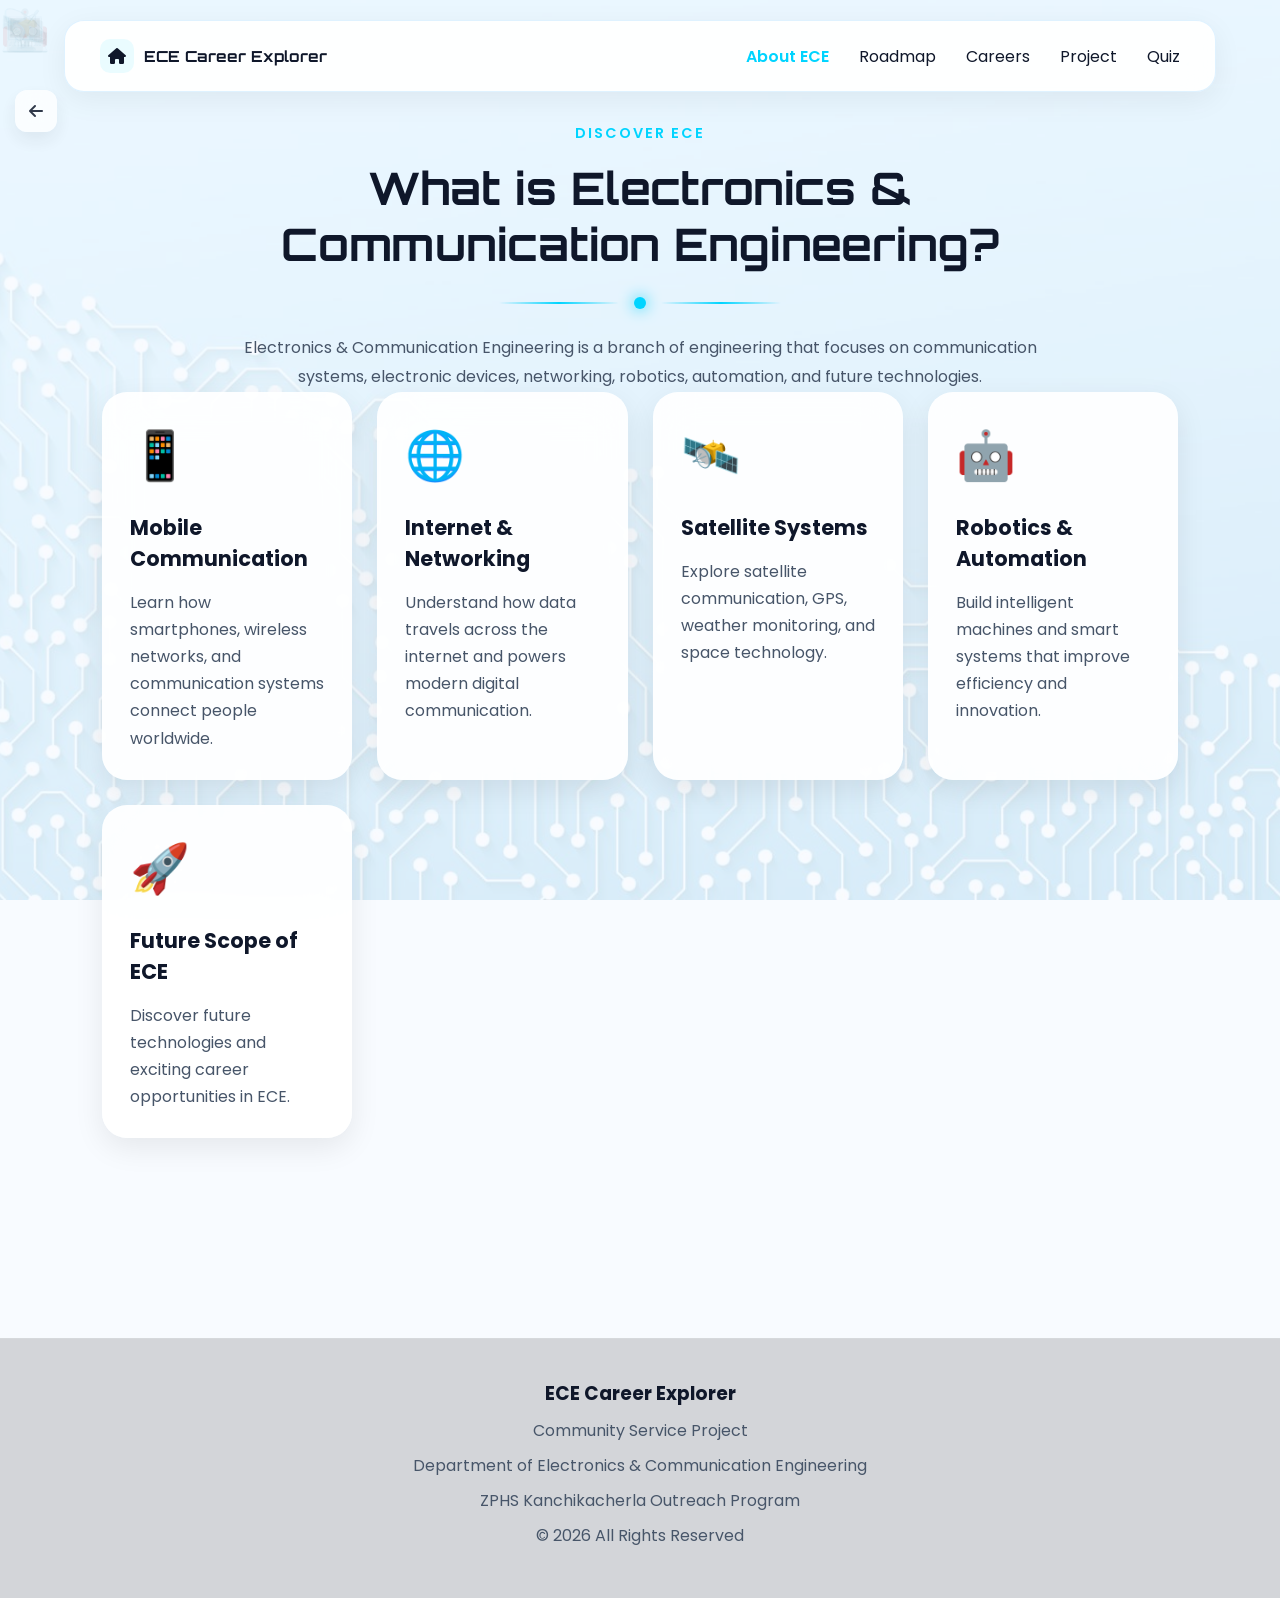
==== about.html @ 311696e1 "Redesigned back navigation" ====
<!DOCTYPE html>
<html lang="en">

<head>
    <meta charset="UTF-8">
    <meta name="viewport" content="width=device-width, initial-scale=1.0">
    <title>ECE Career Explorer</title>

    <link rel="stylesheet" href="style.css">

    <link href="https://fonts.googleapis.com/css2?family=Orbitron:wght@400;600;700&family=Poppins:wght@300;400;500;600&display=swap"
        rel="stylesheet">

    <link rel="stylesheet"
        href="https://cdnjs.cloudflare.com/ajax/libs/font-awesome/6.5.1/css/all.min.css">
</head>

<body>

    <div class="background"></div>
    <div class="circuit-overlay"></div>

    <div class="floating-icon">📡</div>
    <div class="floating-icon">🛰️</div>
    <div class="floating-icon">🤖</div>
    <div class="floating-icon">💻</div>

    <!-- Navbar -->
    <nav>

    

    <div class="logo">

    <a href="index.html" class="home-icon">
        <i class="fas fa-house"></i>
    </a>

    <span>
        ECE Career Explorer
    </span>

</div>

    <div class="menu-toggle" onclick="toggleMenu()">
    ☰
</div>

    <ul id="nav-links">

        <li><a href="about.html" class="active">About ECE</a></li>

        <li><a href="roadmap.html">Roadmap</a></li>

        <li><a href="careers.html">Careers</a></li>

        <li><a href="project.html">Project</a></li>

        <li><a href="quiz.html">Quiz</a></li>

    </ul>

    </nav>

<div class="back-arrow" onclick="history.back()">
    <i class="fas fa-arrow-left"></i>
</div>

    <!-- What is ECE -->
    <section id="about-ece" class="ece-section fade-in">

        <div class="section-title">

            <span>DISCOVER ECE</span>

            <h2>
                What is Electronics &
                Communication Engineering?
            </h2>

            <div class="premium-divider">
                <span></span>
                <div class="divider-dot"></div>
                <span></span>
            </div>

            <p>
                Electronics & Communication Engineering is a branch
                of engineering that focuses on communication systems,
                electronic devices, networking, robotics, automation,
                and future technologies.
            </p>

        </div>

        <div class="ece-grid">

            <div class="ece-card">

                <div class="icon">📱</div>

                <h3>Mobile Communication</h3>

                <p>
                    Learn how smartphones, wireless networks,
                    and communication systems connect people
                    worldwide.
                </p>

            </div>

            <div class="ece-card">

                <div class="icon">🌐</div>

                <h3>Internet & Networking</h3>

                <p>
                    Understand how data travels across the internet
                    and powers modern digital communication.
                </p>

            </div>

            <div class="ece-card">

                <div class="icon">🛰️</div>

                <h3>Satellite Systems</h3>

                <p>
                    Explore satellite communication, GPS,
                    weather monitoring, and space technology.
                </p>

            </div>

            <div class="ece-card">

                <div class="icon">🤖</div>

                <h3>Robotics & Automation</h3>

                <p>
                    Build intelligent machines and smart systems
                    that improve efficiency and innovation.
                </p>

            </div>
            <div class="ece-card">

            <div class="icon">🚀</div>

            <h3>Future Scope of ECE</h3>

            <p>
            Discover future technologies and exciting
            career opportunities in ECE.
            </p>

            </div>
        </div>

    </section>


    
<!-- Footer -->

<footer class="footer">

    <h3>ECE Career Explorer</h3>

    <p>Community Service Project</p>

    <p>
        Department of Electronics &
        Communication Engineering
    </p>

    <p>
        ZPHS Kanchikacherla Outreach Program
    </p>

    <p>
        © 2026 All Rights Reserved
    </p>

</footer>

<script src="script.js"></script>

</body>
</html>
---- style.css ----
html{
    scroll-behavior:smooth;
}

*{
    margin:0;
    padding:0;
    box-sizing:border-box;
}

body{
    font-family:'Poppins',sans-serif;

    background:
    radial-gradient(circle at top left,#dff4ff 0%,transparent 30%),
    radial-gradient(circle at bottom right,#ebe4ff 0%,transparent 30%),
    #f8fbff;

    color:#0f172a;

    overflow-x:hidden;

    margin:0;
    padding:0;
}

.background{
    position:fixed;
    width:100%;
    height:100%;
    background:
    radial-gradient(circle at 20% 20%,rgba(0,255,255,0.08),transparent),
    radial-gradient(circle at 80% 80%,rgba(138,43,226,0.08),transparent);
    z-index:-1;
}

nav{
    position:fixed;
    top:0;
    left:50%;
    transform:translateX(-50%);

    width:90%;
    max-width:1200px;

    display:flex;
    justify-content:space-between;
    align-items:center;

    padding:18px 35px;

    background:rgba(255,255,255,0.9);

    backdrop-filter:blur(20px);

    border:1px solid rgba(0,162,255,.15);

    box-shadow:0 10px 30px rgba(0,0,0,.08);

    z-index:1000;
}

.logo{
    font-family:'Orbitron',sans-serif;
    font-size:1.2rem;
    font-weight:700;
}

#nav-links{

    display:flex;

    list-style:none;

    gap:30px;

    align-items:center;
}

nav a{
    text-decoration:none;
    color:#0f172a;
    transition:.3s;
}

nav a:hover{
    color:#00d4ff;
    text-shadow:0 0 10px #00d4ff;
}

.hero{
    min-height:60vh;
    display:flex;
    justify-content:center;
    align-items:center;
    text-align:center;

    padding:120px 20px 20px 20px;
}

.hero h1{
    font-family:'Orbitron',sans-serif;
    font-size:4rem;
    background:linear-gradient(
    90deg,
    #ffffff,
    #d0d0d0,
    #ffffff
    );

    background-clip:text;
    -webkit-background-clip:text;

    color:transparent;
    -webkit-text-fill-color:transparent;
}

.hero p{
    margin-top:20px;
    font-size:1.2rem;
    max-width:800px;
}

.buttons{

    margin-top:35px;

    display:flex;

    flex-direction:column;

    align-items:center;

    gap:15px;
}

.primary-btn,
.secondary-btn{

    padding:15px 30px;

    border:none;

    cursor:pointer;

    border-radius:12px;

    font-size:1rem;

    transition:.4s ease;

    margin:0;
}

.primary-btn{
    background:linear-gradient(
    135deg,
    #00d4ff,
    #6a5cff
    );
    color:white;
}

.secondary-btn{
    background:transparent;
    border:1px solid rgba(255,255,255,.3);
    color:white;
}

.primary-btn:hover,
.secondary-btn:hover{

    transform:translateY(-5px);
    box-shadow:0 0 25px rgba(0,255,255,.4);
}
.metal-title{
    position:relative;

    font-family:'Orbitron',sans-serif;

    font-size:4.5rem;

    background:linear-gradient(
        90deg,
        #ffffff,
        #bcbcbc,
        #ffffff
    );

    background-size:300% auto;

    background-clip:text;
    -webkit-background-clip:text;

    color:transparent;
    -webkit-text-fill-color:transparent;

    animation:shine 5s linear infinite;
}

@keyframes shine{

    0%{
        background-position:-200%;
    }

    100%{
        background-position:200%;
    }
}
.stats{

    display:flex;

    justify-content:center;

    flex-wrap:wrap;

    gap:25px;

    padding:70px 20px;
}

.stat-card{

    width:220px;

    padding:25px;

    text-align:center;

    background:rgba(255,255,255,0.85);

    backdrop-filter:blur(15px);

    border:1px solid rgba(0,162,255,0.12);

    border-radius:20px;

    transition:.4s;
}

.stat-card:hover{

    transform:translateY(-10px);

    box-shadow:0 0 25px rgba(0,255,255,0.2);
}

.stat-card h2{

    color:#00d4ff;

    margin-bottom:10px;
}

.ece-section{
    padding:120px 8%;
}

.section-title{
    text-align:center;
    max-width:850px;
    margin:auto;
}

.section-title span{
    color:#00d4ff;
    letter-spacing:2px;
    font-size:0.9rem;
    font-weight:600;
}

.section-title h2{
    margin-top:15px;
    font-size:2.8rem;
    font-family:'Orbitron',sans-serif;
}

.section-title p{
    margin-top:20px;
    color:#cfcfcf;
    line-height:1.8;
}

.ece-grid{
    display:grid;
    grid-template-columns:repeat(auto-fit,minmax(280px,1fr));
    gap:30px;
}

.ece-card{
    background:rgba(255,255,255,0.85);
    backdrop-filter:blur(15px);
    border:1px solid rgba(0,162,255,0.12);
    border-radius:25px;
    padding:28px;

    min-height:120px;

    display:flex;
    flex-direction:column;

    transition:0.4s ease;
}

.ece-card:hover{

    transform:
    translateY(-10px);

    box-shadow:
    0 0 30px rgba(0,212,255,0.2);

    border-color:
    rgba(0,212,255,0.4);
}

.icon{

    font-size:3rem;

    margin-bottom:20px;
}

.ece-card h3{

    margin-bottom:15px;

    font-size:1.3rem;
}

.ece-card p{

    color:#cfcfcf;

    line-height:1.7;
}

.ece-card a{
    margin-top:auto;
    display:inline-block;
    color:#00d4ff;
    text-decoration:none;
    font-weight:600;
    padding:10px 20px;
    border:1px solid #00d4ff;
    border-radius:10px;
    transition:0.3s;
}

.ece-card a:hover{
    background:#00d4ff;
    color:#000;
}
.stat-card span{

    display:block;

    margin-top:10px;

    font-size:0.8rem;

    color:#9ea7b8;
}

.premium-divider{

    display:flex;

    justify-content:center;

    align-items:center;

    gap:15px;

    margin:25px 0;
}

.premium-divider span{

    width:120px;

    height:2px;

    background:linear-gradient(
        90deg,
        transparent,
        #00d4ff,
        transparent
    );
}

.divider-dot{

    width:12px;
    height:12px;

    border-radius:50%;

    background:#00d4ff;

    box-shadow:
    0 0 15px #00d4ff;
}

.circuit-overlay{

    position:fixed;

    top:0;
    left:0;

    width:100%;
    height:100%;

    pointer-events:none;

    opacity:0.08;

    background-image:

    linear-gradient(
        90deg,
        rgba(0,212,255,0.5) 1px,
        transparent 1px
    ),

    linear-gradient(
        rgba(0,212,255,0.5) 1px,
        transparent 1px
    );

    background-size:
    80px 80px;

    z-index:-1;
}
html{
    scroll-behavior:smooth;
}

.hero-tag{
    display:inline-block;
    padding:8px 18px;
    border-radius:30px;
    background:rgba(0,212,255,0.08);
    border:1px solid rgba(0,212,255,0.25);
    color:#00d4ff;
    margin-bottom:25px;
    letter-spacing:2px;
    font-size:0.85rem;
}
.pathway-section{
    padding:120px 8%;
}

.roadmap-container{
    margin-top:70px;

    display:flex;
    flex-direction:column;
    align-items:center;
}

.roadmap-card{

    width:100%;
    max-width:700px;

    background:rgba(255,255,255,0.85);

    backdrop-filter:blur(15px);

    border:1px solid rgba(0,162,255,0.12);

    border-radius:25px;

    padding:30px;

    text-align:center;

    transition:0.4s ease;
}

.roadmap-card:hover{

    transform:translateY(-8px);

    border-color:rgba(0,212,255,0.4);

    box-shadow:
    0 0 30px rgba(0,212,255,0.15);
}

.roadmap-card h3{
    margin-bottom:15px;
    font-size:1.5rem;
}

.roadmap-card p{
    color:#475569 !important;
    line-height:1.8;
}

.roadmap-arrow{

    font-size:2rem;

    color:#00d4ff;

    margin:25px 0;
}

.roadmap-branches{

    display:grid;

    grid-template-columns:
    repeat(auto-fit,minmax(300px,1fr));

    gap:25px;

    width:100%;
    max-width:900px;
}

.career-section{
    padding:120px 8%;
}

.career-grid{

    margin-top:70px;

    display:grid;

    grid-template-columns:
    repeat(auto-fit,minmax(280px,1fr));

    gap:30px;
}

.career-card{

    background:rgba(255,255,255,0.85);

    backdrop-filter:blur(15px);

    border:1px solid rgba(0,162,255,0.12);

    border-radius:25px;

    padding:35px;

    transition:0.4s ease;

    text-align:center;
}

.career-card:hover{

    transform:
    translateY(-10px);

    border-color:
    rgba(0,212,255,0.4);

    box-shadow:
    0 0 30px rgba(0,212,255,0.2);
}

.career-icon{

    font-size:3rem;

    margin-bottom:20px;
}

.career-card h3{

    margin-bottom:15px;

    font-size:1.3rem;
}

.career-card p{

    color:#cfcfcf;

    line-height:1.7;
}
body{
    padding-top:120px;
}

.future-section{
    padding:120px 8%;
}

.future-grid{

    margin-top:70px;

    display:grid;

    grid-template-columns:
    repeat(auto-fit,minmax(280px,1fr));

    gap:30px;
}

.future-card{

    background:rgba(255,255,255,0.85);

    backdrop-filter:blur(15px);

    border:1px solid rgba(0,162,255,0.12);

    border-radius:25px;

    padding:35px;

    text-align:center;

    transition:0.4s ease;
}

.future-card:hover{

    transform:
    translateY(-10px);

    border-color:
    rgba(0,212,255,0.4);

    box-shadow:
    0 0 30px rgba(0,212,255,0.2);
}

.future-icon{

    font-size:3rem;

    margin-bottom:20px;
}

.future-card h3{

    margin-bottom:15px;

    font-size:1.3rem;
}

.future-card p{

    color:#cfcfcf;

    line-height:1.7;
}

.about-project-section,
.team-section{
    padding:120px 8%;
}

.about-project-card{
    max-width:900px;
    margin:60px auto 0;
    background:rgba(255,255,255,0.85);
    backdrop-filter:blur(15px);
    border:1px solid rgba(0,162,255,0.12);
    border-radius:25px;
    padding:40px;
}

.about-project-card h3{
    text-align:center;
    margin-bottom:20px;
}

.about-project-card p{
    text-align:center;
    color:#cfcfcf;
    line-height:1.8;
}

.project-details{
    margin-top:30px;
}

.detail-item{
    padding:15px 0;
    border-bottom:1px solid rgba(255,255,255,0.08);
}

.team-grid{
    margin-top:70px;
    display:grid;
    grid-template-columns:repeat(auto-fit,minmax(250px,1fr));
    gap:25px;
}

.team-card{
    background:rgba(255,255,255,0.85);
    backdrop-filter:blur(15px);
    border:1px solid rgba(0,162,255,0.12);
    border-radius:25px;
    padding:30px;
    text-align:center;
    transition:.4s;
}

.team-card:hover{
    transform:translateY(-8px);
    border-color:rgba(0,212,255,0.4);
    box-shadow:0 0 25px rgba(0,212,255,0.2);
}

.team-icon{
    font-size:3rem;
    margin-bottom:15px;
}

.team-card span{
    color:#00d4ff;
}

footer{
    text-align:center;
    padding:60px 20px;
    margin-top:80px;
    border-top:1px solid rgba(255,255,255,0.08);
}

footer p{
    margin:10px 0;
    color:#bdbdbd;
}

.project-overview{
    margin-top:60px;
}

.project-title-card{

    background:rgba(255,255,255,0.85);

    border:1px solid rgba(0,162,255,0.12);

    border-radius:25px;

    padding:50px;

    text-align:center;

    margin-bottom:40px;
}

.project-badge{

    display:inline-block;

    padding:10px 20px;

    border-radius:30px;

    background:rgba(0,212,255,0.08);

    border:1px solid rgba(0,212,255,0.2);

    color:#00d4ff;

    margin-bottom:20px;
}

.project-title-card h3{

    font-size:2rem;

    margin-bottom:20px;
}

.project-title-card p{

    color:#cfcfcf;

    max-width:700px;

    margin:auto;
}

.project-info-grid{

    display:grid;

    grid-template-columns:
    repeat(4,1fr);

    gap:25px;

    margin-bottom:50px;
}

.info-card{

    background:rgba(255,255,255,0.85);

    border:1px solid rgba(0,162,255,0.12);

    border-radius:20px;

    padding:30px;

    text-align:center;

    transition:.4s;
}

.info-card:hover{

    transform:translateY(-8px);

    box-shadow:
    0 0 25px rgba(0,212,255,0.2);
}

.info-icon{

    font-size:2.5rem;

    margin-bottom:15px;
}

.objective-card{

    background:rgba(255,255,255,0.85);

    border:1px solid rgba(0,162,255,0.12);

    border-radius:25px;

    padding:40px;

    text-align:center;
}

.objective-card h3{

    margin-bottom:20px;
}

.objective-card p{

    color:#cfcfcf;

    max-width:700px;

    margin:auto;
}

#about-ece,
#roadmap,
#careers{
    scroll-margin-top:120px;
}

@media(max-width:768px){

    nav ul{
        gap:10px;
    }

    nav ul li a{
        font-size:0.85rem;
    }
}

@media(max-width:768px){

    .logo{
        font-size:1rem;
        max-width:120px;
    }
}
@media(max-width:768px){

    .stats{
        grid-template-columns:1fr;
    }
}


.quiz-section{
    padding:120px 8%;
}

.quiz-container{
    max-width:900px;
    margin:60px auto 0;
}

.quiz-card{

    background:rgba(255,255,255,0.85);

    border:1px solid rgba(0,162,255,0.12);

    border-radius:20px;

    padding:30px;

    margin-bottom:25px;
}

.quiz-card h3{
    margin-bottom:20px;
}

.quiz-card label{

    display:block;

    margin:12px 0;

    cursor:pointer;

    color:#d8d8d8;
}

.quiz-btn{

    width:100%;

    padding:18px;

    border:none;

    border-radius:15px;

    font-size:1rem;

    font-weight:600;

    color:white;

    background:
    linear-gradient(
    135deg,
    #00d4ff,
    #5b5bff
    );

    cursor:pointer;

    transition:.4s;
}

.quiz-btn:hover{

    transform:translateY(-3px);

    box-shadow:
    0 0 20px rgba(0,212,255,.3);
}

#quiz-result{

    margin-top:30px;

    text-align:center;

    font-size:1.3rem;

    font-weight:600;
}

@media(max-width:768px){

    .ece-grid,
    .career-grid,
    .future-grid,
    .team-grid{
        grid-template-columns:1fr;
    }
}
@media(max-width:768px){

    .section-title h2{
        font-size:2.2rem;
        line-height:1.2;
    }

    .metal-title{
        font-size:3rem;
    }
}








@media(max-width:768px){



    nav{

        display:flex;
        flex-direction:column;

        gap:10px;

        padding:15px;
    }

    nav ul{

        display:flex !important;

        position:static !important;

        flex-wrap:wrap;

        justify-content:center;

        gap:15px;

        background:none !important;

        padding:0 !important;
    }

    .logo{

        display:block !important;

        text-align:center;

        max-width:none !important;
    }
}

/* SIMPLE MOBILE NAVBAR */

@media (max-width:768px){

    

    nav{

        width:calc(100% - 20px);

        left:10px;
        right:10px;

        padding:15px;

        display:flex;
        flex-direction:column;

        align-items:center;

        gap:10px;
    }

    .logo{

        display:block !important;

        font-size:1rem;

        max-width:none;

        text-align:center;
    }

    nav ul{

        display:flex !important;

        position:static !important;

        flex-wrap:wrap;

        justify-content:center;

        gap:12px;

        background:none !important;

        padding:0 !important;

        width:auto !important;
    }

    nav ul li a{

        font-size:0.9rem;
    }
}

@media (max-width:768px){

    nav{
        display:flex;
        flex-direction:column;
        align-items:center;
        gap:10px;
    }

    nav ul{
        display:flex !important;
        position:static !important;
        flex-direction:row !important;
        flex-wrap:wrap;
        justify-content:center;
        background:none !important;
        padding:0 !important;
        width:auto !important;
    }

    
}

@media (max-width:768px){

    nav{

        width:95% !important;

        left:50% !important;

        transform:translateX(-50%) !important;

        padding:15px 10px !important;

        border-radius:20px;
    }

    .logo{

        font-size:0.9rem !important;

        text-align:center !important;

        white-space:nowrap;
    }

    nav ul{

        display:flex !important;

        justify-content:center !important;

        gap:10px !important;

        margin-top:8px;
    }

    nav ul li a{

        font-size:0.85rem !important;
    }

}

@media (max-width:768px){

    nav{
        flex-direction:column;
        padding:15px;
        gap:15px;
    }

    .logo{
        font-size:1.1rem;
        text-align:center;
        width:100%;
    }

    nav ul{
        display:flex !important;
        position:static !important;
        flex-wrap:wrap;
        justify-content:center;
        gap:12px;
        width:100%;
        background:none !important;
        padding:0 !important;
        margin:0;
    }

    nav ul li a{
        font-size:0.9rem;
    }

    .metal-title{
        font-size:2.5rem !important;
    }

    .section-title h2{
        font-size:2rem !important;
    }

    .ece-grid,
    .career-grid,
    .future-grid,
    .team-grid,
    .project-info-grid,
    .roadmap-branches{
        grid-template-columns:1fr !important;
    }
}

.background::before{
    content:"";

    position:absolute;

    inset:0;

    background-image:
    linear-gradient(
    rgba(0,212,255,.08) 1px,
    transparent 1px
    ),
    linear-gradient(
    90deg,
    rgba(0,212,255,.08) 1px,
    transparent 1px
    );

    background-size:80px 80px;

    pointer-events:none;
}
.floating-icon{

    position:fixed;

    font-size:40px;

    opacity:0.08;

    z-index:0;

    pointer-events:none;

    animation:float 8s ease-in-out infinite;
}

.icon1{
    top:15%;
    left:5%;
}

.icon2{
    top:35%;
    right:8%;
}

.icon3{
    top:60%;
    left:8%;
}

.icon4{
    top:75%;
    right:10%;
}

.icon5{
    top:50%;
    left:50%;
}

@keyframes float{

    0%{
        transform:translateY(0px);
    }

    50%{
        transform:translateY(-20px);
    }

    100%{
        transform:translateY(0px);
    }
}

.background::before{

    content:"";

    position:absolute;

    inset:0;

    background-image:

    linear-gradient(
        rgba(0,212,255,.08) 1px,
        transparent 1px
    ),

    linear-gradient(
        90deg,
        rgba(0,212,255,.08) 1px,
        transparent 1px
    );

    background-size:80px 80px;

    opacity:.4;
}

.background::after{

    content:"";

    position:absolute;

    inset:0;

    background:

    radial-gradient(
        circle at 20% 30%,
        rgba(0,212,255,.25),
        transparent 120px
    ),

    radial-gradient(
        circle at 80% 60%,
        rgba(91,91,255,.25),
        transparent 120px
    );

    pointer-events:none;
}
.hero-content{

    display:flex;

    justify-content:space-between;

    align-items:center;

    gap:50px;
}

.hero-left{

    flex:1;
}

.hero-right{

    flex:1;

    display:flex;

    flex-direction:column;

    align-items:center;

    justify-content:center;
}

.hero-right img{

    width:380px;

    border-radius:25px;

    border:2px solid rgba(0,212,255,.3);

    box-shadow:
    0 0 20px rgba(0,212,255,.5),
    0 0 50px rgba(0,212,255,.3);
}

.hero-right img:hover{

    transform:scale(1.03);

    box-shadow:
    0 0 35px rgba(0,212,255,.7),
    0 0 80px rgba(0,212,255,.4);
}

@keyframes floatChip{

    0%{
        transform:translateY(0);
    }

    50%{
        transform:translateY(-15px);
    }

    100%{
        transform:translateY(0);
    }
}

@media(max-width:768px){

    .hero-content{
    display:flex;
    justify-content:center;
    align-items:center;
    text-align:center;
    max-width:1000px;
    margin:auto;
}

    .hero-right{
        display:none;
    }
}
.chip-label{

    color:#00d4ff;

    text-transform:uppercase;

    letter-spacing:3px;

    font-size:.9rem;

    margin-bottom:15px;

    text-align:center;

    font-weight:600;
}

.chip-label{

    color:#00d4ff;

    text-transform:uppercase;

    letter-spacing:4px;

    font-size:0.9rem;

    font-weight:600;

    margin-bottom:15px;

    text-align:center;
}

.footer{

    text-align:center;

    padding:40px 20px;

    color:#a0a0a0;

    border-top:1px solid rgba(255,255,255,.08);

    margin-top:80px;

    background:rgba(0,0,0,.15);
}

/* FINAL MOBILE FIX */

@media(max-width:768px){

    nav{
        width:95% !important;
        padding:15px !important;
        flex-direction:column !important;
        gap:12px !important;
    }

    .logo{
        width:100%;
        text-align:center;
        font-size:1rem !important;
    }

    nav ul{
        display:flex !important;
        justify-content:center !important;
        flex-wrap:wrap !important;
        gap:10px !important;
        position:static !important;
        background:none !important;
    }

    

    .hero-content{
    display:flex;
    justify-content:center;
    align-items:center;
    text-align:center;
    max-width:1000px;
    margin:auto;
}

    .metal-title{
        font-size:2.3rem !important;
        line-height:1.1 !important;
    }

    .section-title h2{
        font-size:1.8rem !important;
    }

    .primary-btn,
    .secondary-btn{
        width:100%;
        max-width:300px;
    }

    .ece-grid,
    .career-grid,
    .future-grid,
    .team-grid,
    .project-info-grid,
    .roadmap-branches{
        grid-template-columns:1fr !important;
    }
}

/* HAMBURGER MOBILE MENU */



@media(max-width:768px){

    

    nav{

        flex-direction:row !important;

        justify-content:space-between !important;

        align-items:center !important;
    }

    #nav-links{

        display:none;

        position:absolute;

        top:80px;

        left:10px;

        right:10px;

        flex-direction:column;

        background:#081126;

        border-radius:20px;

        padding:20px;

        text-align:center;

        gap:20px;
    }

    #nav-links.active{

        display:flex;
    }
}
/* FINAL MOBILE NAVBAR */

@media(max-width:768px){

    #nav-links{

        display:none !important;

        position:absolute;

        top:80px;

        left:10px;

        right:10px;

        background:#081126;

        border-radius:20px;

        padding:20px;

        flex-direction:column;

        text-align:center;

        gap:20px;

        z-index:999;
    }

    #nav-links.active{

        display:flex !important;
    }

    
}

nav ul li a:hover{
    color:#00d4ff;
}
.fade-in{

    opacity:0;

    transform:translateY(40px);

    transition:all 0.8s ease;
}

.fade-in.show{

    opacity:1;

    transform:translateY(0);
}

html{
    scroll-behavior:smooth;
}

*{
    margin:0;
    padding:0;
    box-sizing:border-box;
}

body{
    font-family:'Poppins',sans-serif;
    background:#f8fbff;
    color:white;
    overflow-x:hidden;
}

.background{
    position:fixed;
    width:100%;
    height:100%;
    background:
    radial-gradient(circle at 20% 20%,rgba(0,255,255,0.08),transparent),
    radial-gradient(circle at 80% 80%,rgba(138,43,226,0.08),transparent);
    z-index:-1;
}

nav{
    position:fixed;
    top:20px;
    left:50%;
    transform:translateX(-50%);

    width:90%;
    max-width:1200px;

    display:flex;
    justify-content:space-between;
    align-items:center;

    padding:18px 35px;

    background:rgba(255,255,255,0.85);

    backdrop-filter:blur(15px);

    border:1px solid rgba(255,255,255,0.1);

    border-radius:20px;

    z-index:1000;
}

.logo{

    display:flex;

    align-items:center;

    font-family:'Orbitron',sans-serif;

    font-size:0.95rem !important;

    gap:10px !important;

    font-weight:700;
}

.home-icon{
    width:30px !important;

    height:30px !important;

    font-size:14px !important;

    display:flex;

    align-items:center;

    justify-content:center;

    border-radius:10px;

    background:rgba(0,212,255,.08);

    color:#0f172a;

    text-decoration:none;

    flex-shrink:0;
}

.home-icon:hover{

    background:rgba(0,212,255,.20);

    transform:translateY(-2px);
}

#nav-links{

    display:flex;

    list-style:none;

    gap:30px;

    align-items:center;
}

nav a{
    text-decoration:none;
    color:white;
    transition:.3s;
}

nav a:hover{
    color:#00d4ff;
    text-shadow:0 0 10px #00d4ff;
}

.hero{
    min-height:60vh;
    display:flex;
    justify-content:center;
    align-items:center;
    text-align:center;

    padding:120px 20px 20px 20px;
}

.hero h1{
    font-family:'Orbitron',sans-serif;
    font-size:4rem;
    background:linear-gradient(
    90deg,
    #ffffff,
    #d0d0d0,
    #ffffff
    );

    background-clip:text;
    -webkit-background-clip:text;

    color:transparent;
    -webkit-text-fill-color:transparent;
}

.hero p{
    margin-top:20px;
    font-size:1.2rem;
    max-width:800px;
}

.buttons{

    margin-top:35px;

    display:flex;

    flex-direction:column;

    align-items:center;

    gap:15px;
}

.primary-btn,
.secondary-btn{

    padding:15px 30px;

    border:none;

    cursor:pointer;

    border-radius:12px;

    font-size:1rem;

    transition:.4s ease;

    margin:0;
}

.primary-btn{
    background:linear-gradient(
    135deg,
    #00d4ff,
    #6a5cff
    );
    color:white;
}

.secondary-btn{
    background:transparent;
    border:1px solid rgba(255,255,255,.3);
    color:white;
}

.primary-btn:hover,
.secondary-btn:hover{

    transform:translateY(-5px);
    box-shadow:0 0 25px rgba(0,255,255,.4);
}
.metal-title{
    position:relative;

    font-family:'Orbitron',sans-serif;

    font-size:4.5rem;

    background:linear-gradient(
        90deg,
        #ffffff,
        #bcbcbc,
        #ffffff
    );

    background-size:300% auto;

    background-clip:text;
    -webkit-background-clip:text;

    color:transparent;
    -webkit-text-fill-color:transparent;

    animation:shine 5s linear infinite;
}

@keyframes shine{

    0%{
        background-position:-200%;
    }

    100%{
        background-position:200%;
    }
}
.stats{

    display:flex;

    justify-content:center;

    flex-wrap:wrap;

    gap:25px;

    padding:70px 20px;
}

.stat-card{

    width:220px;

    padding:25px;

    text-align:center;

    background:rgba(255,255,255,0.85);

    backdrop-filter:blur(15px);

    border:1px solid rgba(0,162,255,0.12);

    border-radius:20px;

    transition:.4s;
}

.stat-card:hover{

    transform:translateY(-10px);

    box-shadow:0 0 25px rgba(0,255,255,0.2);
}

.stat-card h2{

    color:#00d4ff;

    margin-bottom:10px;
}

.ece-section{
    padding:120px 8%;
}

.section-title{
    text-align:center;
    max-width:850px;
    margin:auto;
}

.section-title span{
    color:#00d4ff;
    letter-spacing:2px;
    font-size:0.9rem;
    font-weight:600;
}

.section-title h2{
    margin-top:15px;
    font-size:2.8rem;
    font-family:'Orbitron',sans-serif;
}

.section-title p{
    margin-top:20px;
    color:#cfcfcf;
    line-height:1.8;
}

.ece-grid{
    display:grid;
    grid-template-columns:repeat(2,1fr);
    gap:30px;
}

.ece-card{

    background:rgba(255,255,255,0.85);

    backdrop-filter:blur(15px);

    border:1px solid rgba(0,162,255,0.12);

    border-radius:25px;

    padding:28px;

    min-height:120px;

    transition:0.4s ease;
}


.icon{

    font-size:3rem;

    margin-bottom:20px;
}

.ece-card h3{

    margin-bottom:15px;

    font-size:1.3rem;
}

.ece-card p{

    color:#cfcfcf;

    line-height:1.7;
}
.stat-card span{

    display:block;

    margin-top:10px;

    font-size:0.8rem;

    color:#9ea7b8;
}

.premium-divider{

    display:flex;

    justify-content:center;

    align-items:center;

    gap:15px;

    margin:25px 0;
}

.premium-divider span{

    width:120px;

    height:2px;

    background:linear-gradient(
        90deg,
        transparent,
        #00d4ff,
        transparent
    );
}

.divider-dot{

    width:12px;
    height:12px;

    border-radius:50%;

    background:#00d4ff;

    box-shadow:
    0 0 15px #00d4ff;
}

.circuit-overlay{

    position:fixed;

    top:0;
    left:0;

    width:100%;
    height:100%;

    pointer-events:none;

    opacity:0.08;

    background-image:

    linear-gradient(
        90deg,
        rgba(0,212,255,0.5) 1px,
        transparent 1px
    ),

    linear-gradient(
        rgba(0,212,255,0.5) 1px,
        transparent 1px
    );

    background-size:
    80px 80px;

    z-index:-1;
}
html{
    scroll-behavior:smooth;
}

.hero-tag{
    display:inline-block;
    padding:8px 18px;
    border-radius:30px;
    background:rgba(0,212,255,0.08);
    border:1px solid rgba(0,212,255,0.25);
    color:#00d4ff;
    margin-bottom:25px;
    letter-spacing:2px;
    font-size:0.85rem;
}
.pathway-section{
    padding:120px 8%;
}

.roadmap-container{
    margin-top:70px;

    display:flex;
    flex-direction:column;
    align-items:center;
}

.roadmap-card{

    width:100%;
    max-width:700px;

    background:rgba(255,255,255,0.85);

    backdrop-filter:blur(15px);

    border:1px solid rgba(0,162,255,0.12);

    border-radius:25px;

    padding:30px;

    text-align:center;

    transition:0.4s ease;
}

.roadmap-card:hover{

    transform:translateY(-8px);

    border-color:rgba(0,212,255,0.4);

    box-shadow:
    0 0 30px rgba(0,212,255,0.15);
}

.roadmap-card h3{
    margin-bottom:15px;
    font-size:1.5rem;
}

.roadmap-card p{
    color:#475569 !important;
    line-height:1.8;
}

.roadmap-arrow{

    font-size:2rem;

    color:#00d4ff;

    margin:25px 0;
}

.roadmap-branches{

    display:grid;

    grid-template-columns:
    repeat(auto-fit,minmax(300px,1fr));

    gap:25px;

    width:100%;
    max-width:900px;
}

.career-section{
    padding:120px 8%;
}

.career-grid{

    margin-top:70px;

    display:grid;

    grid-template-columns:
    repeat(auto-fit,minmax(280px,1fr));

    gap:30px;
}

.career-card{

    background:rgba(255,255,255,0.85);

    backdrop-filter:blur(15px);

    border:1px solid rgba(0,162,255,0.12);

    border-radius:25px;

    padding:35px;

    transition:0.4s ease;

    text-align:center;
}

.career-card:hover{

    transform:
    translateY(-10px);

    border-color:
    rgba(0,212,255,0.4);

    box-shadow:
    0 0 30px rgba(0,212,255,0.2);
}

.career-icon{

    font-size:3rem;

    margin-bottom:20px;
}

.career-card h3{

    margin-bottom:15px;

    font-size:1.3rem;
}

.career-card p{

    color:#cfcfcf;

    line-height:1.7;
}
body{
    padding-top:120px;
}

.future-section{
    padding:120px 8%;
}

.future-grid{

    margin-top:70px;

    display:grid;

    grid-template-columns:
    repeat(auto-fit,minmax(280px,1fr));

    gap:30px;
}

.future-card{

    background:rgba(255,255,255,0.85);

    backdrop-filter:blur(15px);

    border:1px solid rgba(0,162,255,0.12);

    border-radius:25px;

    padding:35px;

    text-align:center;

    transition:0.4s ease;
}

.future-card:hover{

    transform:
    translateY(-10px);

    border-color:
    rgba(0,212,255,0.4);

    box-shadow:
    0 0 30px rgba(0,212,255,0.2);
}

.future-icon{

    font-size:3rem;

    margin-bottom:20px;
}

.future-card h3{

    margin-bottom:15px;

    font-size:1.3rem;
}

.future-card p{

    color:#cfcfcf;

    line-height:1.7;
}

.about-project-section,
.team-section{
    padding:120px 8%;
}

.about-project-card{
    max-width:900px;
    margin:60px auto 0;
    background:rgba(255,255,255,0.85);
    backdrop-filter:blur(15px);
    border:1px solid rgba(0,162,255,0.12);
    border-radius:25px;
    padding:40px;
}

.about-project-card h3{
    text-align:center;
    margin-bottom:20px;
}

.about-project-card p{
    text-align:center;
    color:#cfcfcf;
    line-height:1.8;
}

.project-details{
    margin-top:30px;
}

.detail-item{
    padding:15px 0;
    border-bottom:1px solid rgba(255,255,255,0.08);
}

.team-grid{
    margin-top:70px;
    display:grid;
    grid-template-columns:repeat(auto-fit,minmax(250px,1fr));
    gap:25px;
}

.team-card{
    background:rgba(255,255,255,0.85);
    backdrop-filter:blur(15px);
    border:1px solid rgba(0,162,255,0.12);
    border-radius:25px;
    padding:30px;
    text-align:center;
    transition:.4s;
}

.team-card:hover{
    transform:translateY(-8px);
    border-color:rgba(0,212,255,0.4);
    box-shadow:0 0 25px rgba(0,212,255,0.2);
}

.team-icon{
    font-size:3rem;
    margin-bottom:15px;
}

.team-card span{
    color:#00d4ff;
}

footer{
    text-align:center;
    padding:60px 20px;
    margin-top:80px;
    border-top:1px solid rgba(255,255,255,0.08);
}

footer p{
    margin:10px 0;
    color:#bdbdbd;
}

.project-overview{
    margin-top:60px;
}

.project-title-card{

    background:rgba(255,255,255,0.85);

    border:1px solid rgba(0,162,255,0.12);

    border-radius:25px;

    padding:50px;

    text-align:center;

    margin-bottom:40px;
}

.project-badge{

    display:inline-block;

    padding:10px 20px;

    border-radius:30px;

    background:rgba(0,212,255,0.08);

    border:1px solid rgba(0,212,255,0.2);

    color:#00d4ff;

    margin-bottom:20px;
}

.project-title-card h3{

    font-size:2rem;

    margin-bottom:20px;
}

.project-title-card p{

    color:#cfcfcf;

    max-width:700px;

    margin:auto;
}

.project-info-grid{

    display:grid;

    grid-template-columns:
    repeat(4,1fr);

    gap:25px;

    margin-bottom:50px;
}

.info-card{

    background:rgba(255,255,255,0.85);

    border:1px solid rgba(0,162,255,0.12);

    border-radius:20px;

    padding:30px;

    text-align:center;

    transition:.4s;
}

.info-card:hover{

    transform:translateY(-8px);

    box-shadow:
    0 0 25px rgba(0,212,255,0.2);
}

.info-icon{

    font-size:2.5rem;

    margin-bottom:15px;
}

.objective-card{

    background:rgba(255,255,255,0.85);

    border:1px solid rgba(0,162,255,0.12);

    border-radius:25px;

    padding:40px;

    text-align:center;
}

.objective-card h3{

    margin-bottom:20px;
}

.objective-card p{

    color:#cfcfcf;

    max-width:700px;

    margin:auto;
}

#about-ece,
#roadmap,
#careers{
    scroll-margin-top:120px;
}

@media(max-width:768px){

    nav ul{
        gap:10px;
    }

    nav ul li a{
        font-size:0.85rem;
    }
}

@media(max-width:768px){

    .logo{
        font-size:1rem;
        max-width:120px;
    }
}
@media(max-width:768px){

    .stats{
        grid-template-columns:1fr;
    }
}


.quiz-section{
    padding:120px 8%;
}

.quiz-container{
    max-width:900px;
    margin:60px auto 0;
}

.quiz-card{

    background:rgba(255,255,255,0.85);

    border:1px solid rgba(0,162,255,0.12);

    border-radius:20px;

    padding:30px;

    margin-bottom:25px;
}

.quiz-card h3{
    margin-bottom:20px;
}

.quiz-card label{

    display:block;

    margin:12px 0;

    cursor:pointer;

    color:#d8d8d8;
}

.quiz-btn{

    width:100%;

    padding:18px;

    border:none;

    border-radius:15px;

    font-size:1rem;

    font-weight:600;

    color:white;

    background:
    linear-gradient(
    135deg,
    #00d4ff,
    #5b5bff
    );

    cursor:pointer;

    transition:.4s;
}

.quiz-btn:hover{

    transform:translateY(-3px);

    box-shadow:
    0 0 20px rgba(0,212,255,.3);
}

#quiz-result{

    margin-top:30px;

    text-align:center;

    font-size:1.3rem;

    font-weight:600;
}

@media(max-width:768px){

    .ece-grid,
    .career-grid,
    .future-grid,
    .team-grid{
        grid-template-columns:1fr;
    }
}
@media(max-width:768px){

    .section-title h2{
        font-size:2.2rem;
        line-height:1.2;
    }

    .metal-title{
        font-size:3rem;
    }
}








@media(max-width:768px){



    nav{

        display:flex;
        flex-direction:column;

        gap:10px;

        padding:15px;
    }

    nav ul{

        display:flex !important;

        position:static !important;

        flex-wrap:wrap;

        justify-content:center;

        gap:15px;

        background:none !important;

        padding:0 !important;
    }

    .logo{

        display:block !important;

        text-align:center;

        max-width:none !important;
    }
}

/* SIMPLE MOBILE NAVBAR */

@media (max-width:768px){

    

    nav{

        width:calc(100% - 20px);

        left:10px;
        right:10px;

        padding:15px;

        display:flex;
        flex-direction:column;

        align-items:center;

        gap:10px;
    }

    .logo{

        display:block !important;

        font-size:1rem;

        max-width:none;

        text-align:center;
    }

    nav ul{

        display:flex !important;

        position:static !important;

        flex-wrap:wrap;

        justify-content:center;

        gap:12px;

        background:none !important;

        padding:0 !important;

        width:auto !important;
    }

    nav ul li a{

        font-size:0.9rem;
    }
}

@media (max-width:768px){

    nav{
        position:relative;
        display:flex;
        flex-direction:column;
        align-items:center;
        gap:10px;
    }

    nav ul{
        display:flex !important;
        position:static !important;
        flex-direction:row !important;
        flex-wrap:wrap;
        justify-content:center;
        background:none !important;
        padding:0 !important;
        width:auto !important;
    }

    
}

@media (max-width:768px){

    nav{

        top:0 !important;

        margin-top:0 !important;

        width:95% !important;

        left:50% !important;

        transform:translateX(-50%) !important;

        padding:15px 10px !important;

        border-radius:20px;
    }

    .logo{

        font-size:0.9rem !important;

        text-align:center !important;

        white-space:nowrap;
    }

    nav ul{

        display:none;

        justify-content:center !important;

        gap:10px !important;

        margin-top:8px;
    }

    nav ul li a{

        font-size:0.85rem !important;
    }

}

@media (max-width:768px){

    nav{
        flex-direction:column;
        padding:15px;
        gap:15px;
    }

    .logo{
        font-size:1.1rem;
        text-align:center;
        width:100%;
    }

    nav ul{
        display:flex !important;
        position:static !important;
        flex-wrap:wrap;
        justify-content:center;
        gap:12px;
        width:100%;
        background:none !important;
        padding:0 !important;
        margin:0;
    }

    nav ul li a{
        font-size:0.9rem;
    }

    .metal-title{
        font-size:2.5rem !important;
    }

    .section-title h2{
        font-size:2rem !important;
    }

    .ece-grid,
    .career-grid,
    .future-grid,
    .team-grid,
    .project-info-grid,
    .roadmap-branches{
        grid-template-columns:1fr !important;
    }
}

.background::before{
    content:"";

    position:absolute;

    inset:0;

    background-image:
    linear-gradient(
    rgba(0,212,255,.08) 1px,
    transparent 1px
    ),
    linear-gradient(
    90deg,
    rgba(0,212,255,.08) 1px,
    transparent 1px
    );

    background-size:80px 80px;

    pointer-events:none;
}
.floating-icon{

    position:fixed;

    font-size:40px;

    opacity:0.08;

    z-index:0;

    pointer-events:none;

    animation:float 8s ease-in-out infinite;
}

.icon1{
    top:15%;
    left:5%;
}

.icon2{
    top:35%;
    right:8%;
}

.icon3{
    top:60%;
    left:8%;
}

.icon4{
    top:75%;
    right:10%;
}

.icon5{
    top:50%;
    left:50%;
}

@keyframes float{

    0%{
        transform:translateY(0px);
    }

    50%{
        transform:translateY(-20px);
    }

    100%{
        transform:translateY(0px);
    }
}

.background::before{

    content:"";

    position:absolute;

    inset:0;

    background-image:

    linear-gradient(
        rgba(0,212,255,.08) 1px,
        transparent 1px
    ),

    linear-gradient(
        90deg,
        rgba(0,212,255,.08) 1px,
        transparent 1px
    );

    background-size:80px 80px;

    opacity:.4;
}

.background::after{

    content:"";

    position:absolute;

    inset:0;

    background:

    radial-gradient(
        circle at 20% 30%,
        rgba(0,212,255,.25),
        transparent 120px
    ),

    radial-gradient(
        circle at 80% 60%,
        rgba(91,91,255,.25),
        transparent 120px
    );

    pointer-events:none;
}
.hero-content{

    display:flex;

    justify-content:space-between;

    align-items:center;

    gap:50px;
}

.hero-left{

    flex:1;
}

.hero-right{

    flex:1;

    display:flex;

    flex-direction:column;

    align-items:center;

    justify-content:center;
}

.hero-right img{

    width:380px;

    border-radius:25px;

    border:2px solid rgba(0,212,255,.3);

    box-shadow:
    0 0 20px rgba(0,212,255,.5),
    0 0 50px rgba(0,212,255,.3);
}

.hero-right img:hover{

    transform:scale(1.03);

    box-shadow:
    0 0 35px rgba(0,212,255,.7),
    0 0 80px rgba(0,212,255,.4);
}

@keyframes floatChip{

    0%{
        transform:translateY(0);
    }

    50%{
        transform:translateY(-15px);
    }

    100%{
        transform:translateY(0);
    }
}

@media(max-width:768px){

    .hero-content{
    display:flex;
    justify-content:center;
    align-items:center;
    text-align:center;
    max-width:1000px;
    margin:auto;
}

    .hero-right{
        display:none;
    }
}
.chip-label{

    color:#00d4ff;

    text-transform:uppercase;

    letter-spacing:3px;

    font-size:.9rem;

    margin-bottom:15px;

    text-align:center;

    font-weight:600;
}

.chip-label{

    color:#00d4ff;

    text-transform:uppercase;

    letter-spacing:4px;

    font-size:0.9rem;

    font-weight:600;

    margin-bottom:15px;

    text-align:center;
}

.footer{

    text-align:center;

    padding:40px 20px;

    color:#a0a0a0;

    border-top:1px solid rgba(255,255,255,.08);

    margin-top:80px;

    background:rgba(0,0,0,.15);
}

/* FINAL MOBILE FIX */

@media(max-width:768px){

    nav{
        width:95% !important;
        padding:15px !important;
        flex-direction:column !important;
        gap:12px !important;
    }

    .logo{
        width:100%;
        text-align:center;
        font-size:1rem !important;
    }

    nav ul{
        display:flex !important;
        justify-content:center !important;
        flex-wrap:wrap !important;
        gap:10px !important;
        position:static !important;
        background:none !important;
    }

    

    .hero-content{
    display:flex;
    justify-content:center;
    align-items:center;
    text-align:center;
    max-width:1000px;
    margin:auto;
}

    .metal-title{
        font-size:2.3rem !important;
        line-height:1.1 !important;
    }

    .section-title h2{
        font-size:1.8rem !important;
    }

    .primary-btn,
    .secondary-btn{
        width:100%;
        max-width:300px;
    }

    .ece-grid,
    .career-grid,
    .future-grid,
    .team-grid,
    .project-info-grid,
    .roadmap-branches{
        grid-template-columns:1fr !important;
    }
}

/* HAMBURGER MOBILE MENU */


@media(max-width:768px){

    

    nav{

        flex-direction:row !important;

        justify-content:space-between !important;

        align-items:center !important;
    }

    #nav-links{

        display:none;

        position:absolute;

        top:80px;

        left:10px;

        right:10px;

        flex-direction:column;

        background:#081126;

        border-radius:20px;

        padding:20px;

        text-align:center;

        gap:20px;
    }

    #nav-links.active{

        display:flex;
    }
}
/* FINAL MOBILE NAVBAR */

@media(max-width:768px){

    #nav-links{

        display:none !important;

        position:fixed;

        top:80px;

        left:10px;

        right:10px;

        background:#081126;

        border-radius:20px;

        padding:20px;

        flex-direction:column;

        text-align:center;

        gap:20px;

        z-index:999;
    }

    #nav-links.active{

        display:flex !important;
    }

    
}

nav ul li a:hover{
    color:#00d4ff;
}

.active{
    color:#00d4ff !important;
    font-weight:600;
}

.ece-section{

    padding-top:120px;

}

.card-btn{

    width:100%;

    margin-top:auto;

    display:inline-block;

    text-align:center;

    padding:16px;

    border:none;

    border-radius:14px;

    background:linear-gradient(
        135deg,
        #00cfff,
        #009dff
    );

    color:white;

    font-size:1rem;

    font-weight:700;

    text-decoration:none;

    transition:.3s ease;

    box-shadow:
    0 8px 20px rgba(0,180,255,.25);
}

.card-btn:hover{

    transform:translateY(-3px);

    box-shadow:
    0 12px 25px rgba(0,180,255,.35);
}

.section-title{
    text-align:center;
}

.back-arrow{

    position:fixed;

    top:95px;

    left:20px;

    width:42px;

    height:42px;

    display:flex;

    align-items:center;

    justify-content:center;

    background:rgba(255,255,255,.9);

    backdrop-filter:blur(10px);

    border-radius:12px;

    box-shadow:0 8px 20px rgba(0,0,0,.08);

    color:#0f172a;

    cursor:pointer;

    z-index:999;
}

.back-arrow:hover{

    transform:translateY(-2px);

    background:#e0f7ff;
}

@media (max-width:768px){

    .back-arrow{

        width:40px;
        height:40px;

        font-size:20px;

        top:80px;
        left:15px;
    }

}
.back-arrow{

    opacity:0.85;

}

@media(min-width:1024px){

    .ece-grid,
    .career-grid,
    .future-grid{

        grid-template-columns:
        repeat(auto-fit,minmax(250px,1fr));
    }

    .hero{
        min-height:65vh;
    }

    .metal-title{
        font-size:5rem;
    }

    .hero p{
        max-width:900px;
    }
}

@media(max-width:768px){

.back-arrow{
    width:40px;
    height:40px;
    font-size:20px;
}

}
/* LIGHT CIRCUIT THEME FIX */

body{
    background:#f8fbff !important;
    color:#0f172a !important;
}

.background{
    background:
    radial-gradient(circle at top left,
    rgba(0,200,255,.15),
    transparent 35%),

    radial-gradient(circle at bottom right,
    rgba(120,100,255,.15),
    transparent 35%),

    #f8fbff !important;
}

.background::before{
    background-image:
    linear-gradient(
        rgba(0,150,255,.04) 1px,
        transparent 1px
    ),
    linear-gradient(
        90deg,
        rgba(0,150,255,.04) 1px,
        transparent 1px
    ) !important;

    background-size:120px 120px !important;

    opacity:1 !important;
}

.logo,
nav a,
h1,
h2,
h3,
h4{
    color:#0f172a !important;
}

.hero p,
.section-title p,
.ece-card p,
.career-card p,
.future-card p,
footer p{
    color:#475569 !important;
}

.metal-title{
    background:none !important;
    color:#0f172a !important;
    -webkit-text-fill-color:#0f172a !important;
}

nav,
.ece-card,
.stat-card,
.career-card,
.future-card,
.roadmap-card,
.team-card,
.info-card,
.quiz-card{
    background:rgba(255,255,255,.92) !important;
    border:1px solid rgba(0,150,255,.12) !important;
    box-shadow:0 8px 30px rgba(0,0,0,.06) !important;
}

.secondary-btn{
    color:#0f172a !important;
    border:1px solid rgba(0,150,255,.2) !important;
}

/* FINAL CIRCUIT BACKGROUND */

.background::before{

    content:"" !important;

    position:absolute !important;

    inset:0 !important;

    background:

    linear-gradient(
        rgba(0,150,255,.03) 1px,
        transparent 1px
    ),

    linear-gradient(
        90deg,
        rgba(0,150,255,.03) 1px,
        transparent 1px
    ),

    radial-gradient(
        circle at 20% 30%,
        rgba(0,200,255,.10) 0,
        rgba(0,200,255,.10) 4px,
        transparent 5px
    ),

    radial-gradient(
        circle at 70% 60%,
        rgba(120,100,255,.10) 0,
        rgba(120,100,255,.10) 4px,
        transparent 5px
    ) !important;

    background-size:
    140px 140px,
    140px 140px,
    220px 220px,
    260px 260px !important;

    opacity:1 !important;
}

.ece-card,
.stat-card,
.career-card,
.future-card,
.roadmap-card,
.team-card{

    backdrop-filter:blur(20px);

    background:rgba(255,255,255,.75) !important;
}

/* FINAL HERO TITLE */

.metal-title{

    background:none !important;

    color:#14213d !important;

    -webkit-text-fill-color:#14213d !important;

    font-weight:700 !important;

    text-shadow:none !important;
}

/* REAL CIRCUIT BACKGROUND */

body{

    background:#f8fbff !important;

    overflow-x:hidden;
}

.background{

    position:fixed;

    inset:0;

    background:
    url("assets/images/circuit-bg.png")
    center center / cover
    no-repeat !important;

    opacity:0.18;

    z-index:-2;
}

.background::before,
.background::after,
.circuit-overlay{

    display:none !important;
}

.background{

    position:fixed;

    top:0;
    left:0;

    width:100%;
    height:100%;

    background:
    linear-gradient(
        rgba(230,245,255,0.75),
        rgba(230,245,255,0.75)
    ),
    url("assets/images/circuit-bg.png");

    background-size:cover;

    background-position:center;

    background-repeat:no-repeat;

    z-index:-2;
}

.ece-card,
.career-card,
.future-card,
.stat-card,
.team-card,
.roadmap-card{

    background:rgba(255,255,255,0.92) !important;

    backdrop-filter:blur(20px);

    border:none !important;

    box-shadow:
    0 10px 30px rgba(0,0,0,0.08) !important;
}

.background::after{

    content:"";

    position:absolute;

    width:600px;
    height:600px;

    top:20%;

    left:-150px;

    background:
    radial-gradient(
        circle,
        rgba(0,200,255,.18),
        transparent 70%
    );

    filter:blur(80px);

    pointer-events:none;
}

.metal-title{

    color:#0f172a !important;

    -webkit-text-fill-color:#0f172a !important;

    font-weight:700 !important;

    background:none !important;
}

.hero-left{
    width:100%;
}

.about-grid{

    display:grid;

    grid-template-columns:
    repeat(auto-fit,minmax(280px,1fr));

    gap:30px;

    width:100%;
}

.about-card{
    width:100%;
}

.about-hero,
.hero-section,
.page-header{

    padding-top:140px !important;
}

.feature-card,
.about-card{

    min-height:auto !important;

    padding:30px !important;
}

/* MOBILE BACK BUTTON FIX */

.back-arrow{

    position:fixed;

    top:90px;

    left:15px;

    z-index:9999 !important;
}

/* MOBILE MENU FIX */



@media(max-width:768px){

    nav{

        padding:15px 20px !important;

        z-index:9998 !important;
    }

    .logo{

        font-size:1.2rem !important;
    }

}
.menu-toggle{

    display:none;

    width:48px;

    height:48px;

    background:white;

    border-radius:12px;

    box-shadow:0 4px 15px rgba(0,0,0,.1);

    align-items:center;

    justify-content:center;

    font-size:24px;

    color:#0f172a;

    cursor:pointer;
}
@media(max-width:768px){

    .menu-toggle{

        display:block;

        font-size:26px;

        padding:4px;

        color:#0f172a;

        cursor:pointer;

        font-weight:bold;

        z-index:9999;
    }

    #nav-links{

    display:none;

    position:fixed;

    top:85px;

    right:15px;

    width:220px;

    background:white;

    border-radius:20px;

    padding:15px;

    flex-direction:column;

    gap:12px;

    box-shadow:
    0 10px 30px rgba(0,0,0,.15);

    z-index:9999;
}

#nav-links.active{

    display:flex;
}

#nav-links li{

    list-style:none;
}

#nav-links li a{

    display:block;

    padding:12px 15px;

    border-radius:12px;

    text-decoration:none;

    color:#0f172a;

    font-weight:500;
}

#nav-links li a:hover{

    background:#e0f2fe;
}
}
.roadmap-card h3,
.timeline-card h3,
.roadmap-step h3{

    color:#0f172a !important;
}

/* QUIZ OPTION TEXT FIX */

.quiz-card label,
.quiz-container label,
.question label,
.quiz-question label{

    color:#334155 !important;

    font-weight:500 !important;

    opacity:1 !important;
}

input[type="radio"]{
    opacity:1 !important;
}
/* FULL WIDTH CARD LAYOUT */

.ece-grid{

    display:grid !important;

    grid-template-columns:repeat(auto-fit,minmax(250px,1fr)) !important;

    gap:25px !important;

    width:100% !important;
}

.ece-card{

    width:100% !important;

    max-width:none !important;
}

.project-grid{

    display:grid !important;

    grid-template-columns:repeat(4,1fr) !important;

    gap:25px !important;

    width:100% !important;
}
.activities-grid{

    display:grid !important;

    grid-template-columns:repeat(4,1fr) !important;

    gap:25px !important;

    width:100% !important;
}
@media(min-width:1024px){

    .project-grid{

        display:grid !important;

        grid-template-columns:repeat(4,1fr) !important;

        gap:20px !important;
    }

}
@media(min-width:1024px){

    .activities-grid{

        display:grid !important;

        grid-template-columns:repeat(4,1fr) !important;

        gap:20px !important;
    }

}

@media(min-width:1024px){

    .project-grid{

        display:grid !important;

        grid-template-columns:repeat(4,1fr) !important;

        gap:20px !important;
    }

    .activities-grid{

        display:grid !important;

        grid-template-columns:repeat(4,1fr) !important;

        gap:20px !important;
    }

    .home-icon{

    width:34px !important;

    height:34px !important;

    font-size:16px !important;
}
}
/* MOBILE PROJECT PAGE FIX */

@media (max-width: 768px) {

    .project-grid,
    .activities-grid,
    .ece-grid {

        grid-template-columns: 1fr !important;

        gap: 20px !important;
    }

    .ece-card {

        width: 100% !important;

        max-width: 100% !important;

        min-height: auto !important;

        padding: 20px !important;
    }

    .ece-card h3 {

        font-size: 1.4rem !important;
    }

    .ece-card p {

        font-size: 1rem !important;

        line-height: 1.6 !important;
    }
}
@media (max-width: 768px) {

    .team-grid {

        display: grid !important;

        grid-template-columns: repeat(2, 1fr) !important;

        gap: 15px !important;
    }
}

/* ===== MOBILE FIX FOR ALL PAGES ===== */

@media screen and (max-width:768px){

    html,
    body{

        width:100%;
        overflow-x:hidden !important;
    }

    *{

        max-width:100%;
        box-sizing:border-box;
    }

    nav{

    width:95% !important;
    margin:0 auto !important;
    padding:15px 20px !important;
}

    .logo{

    display:flex;

    align-items:center;

    gap:10px;

    white-space:nowrap;

    overflow:hidden;

    flex:1;
}

    .hero-content{

        display:flex !important;
        flex-direction:column !important;
        text-align:center !important;
    }

    .hero-right{

        display:none !important;
    }

    .ece-grid,
    .project-grid,
    .activities-grid{

        display:grid !important;
        grid-template-columns:1fr !important;
        gap:20px !important;
    }

    .ece-card{

        width:100% !important;
        max-width:100% !important;
        min-width:0 !important;
        margin:0 auto !important;
    }

    img{

        max-width:100% !important;
        height:auto !important;
    }

    .section-title h2{

        font-size:2rem !important;
    }

    .metal-title{

        font-size:2.2rem !important;
        line-height:1.2 !important;
    }

    .back-arrow{

        top:95px !important;
        left:10px !important;
        z-index:9999 !important;
    }
}

@media(max-width:768px){

    .ece-grid,
    .career-grid,
    .future-grid{

        grid-template-columns:1fr !important;
    }

    body{

        overflow-x:hidden !important;
    }
}

@media(max-width:768px){

    .ece-grid,
    .project-grid,
    .activities-grid{

        grid-template-columns:1fr !important;
    }

    .ece-card{

        width:100% !important;
        min-width:0 !important;
        max-width:100% !important;
    }

    html,
    body{

        overflow-x:hidden !important;
    }
}

/* FINAL MOBILE FIX */

@media screen and (max-width:768px){

    .ece-grid{

        display:grid !important;

        grid-template-columns:1fr !important;

        gap:20px !important;
    }

    .ece-card{

        width:100% !important;

        max-width:100% !important;

        min-width:0 !important;
    }

    .project-grid,
    .activities-grid{

        grid-template-columns:1fr !important;
    }

    body,
    html{

        overflow-x:hidden !important;

        width:100% !important;
    }

    *{

        max-width:100%;
    }
}
@media(max-width:768px){

    .ece-grid,
    .project-grid,
    .activities-grid{

        grid-template-columns:1fr !important;
    }

    .ece-card{

        width:100% !important;
        max-width:100% !important;
        min-width:0 !important;
        transition:all .3s ease;
        position:relative;
    }

    html,
    body{

        overflow-x:hidden !important;
    }
}

/* EMERGENCY MOBILE FIX */

@media (max-width:768px){

    *{
        max-width:100vw !important;
    }

    .ece-grid{
        display:grid !important;
        grid-template-columns:1fr !important;
    }

    .ece-card{
        width:100% !important;
        min-width:0 !important;
        max-width:100% !important;
        transition:all .3s ease;
        position:relative;
    }

    .ece-card:hover{

    transform:translateY(-6px);

    box-shadow:
    0 15px 35px rgba(0,0,0,.08);
}

.ece-card::before{

    content:"";

    position:absolute;

    top:0;

    left:0;

    width:100%;

    height:4px;

    background:
    linear-gradient(
        90deg,
        #00cfff,
        #009dff
    );

    border-radius:
    25px 25px 0 0;
}

    body,
    html{
        overflow-x:hidden !important;
    }
}

html,
body{
    margin:0 !important;
    padding:0 !important;
}

nav{
    margin-top:0 !important;
}

.hero,
.hero-section{
    margin-top:0 !important;
}


@media(min-width:769px){

    body{
        padding-top:100px;
    }

}

#loader{

    position:fixed;
    top:0;
    left:0;

    width:100%;
    height:100%;

    background:rgba(232,244,255,.92);

    backdrop-filter:blur(10px);

    display:flex;
    justify-content:center;
    align-items:center;

    z-index:999999;
    transition:opacity .8s ease;
}

.cro-screen{

    width:90%;
    max-width:420px;

    padding:20px;

    background:rgba(255,255,255,0.55);

    backdrop-filter:blur(12px);

    border:1px solid rgba(0,200,255,.25);

    border-radius:20px;

    box-shadow:0 8px 25px rgba(0,162,255,.15);

    text-align:center;
}
.cro-screen h2{

    color:#0f172a;

    font-family:'Orbitron',sans-serif;

    font-size:1.2rem;

    margin-bottom:15px;
}

.cro-wave{

    width:75%;

    height:45px;

    margin:0 auto;
}

.cro-wave path{

    fill:none;

    stroke:#00bfff;

    stroke-width:4;

    stroke-linecap:round;

    filter:drop-shadow(0 0 12px rgba(0,191,255,.7));

    stroke-dasharray:1200;

    stroke-dashoffset:1200;

    animation:waveMove 2s linear infinite;
}

@keyframes waveMove{

    from{

        stroke-dashoffset:1200;
    }

    to{

        stroke-dashoffset:0;
    }

}

@keyframes pulseWave{

    0%{
        opacity:.4;
    }

    50%{
        opacity:1;
    }

    100%{
        opacity:.4;
    }
}

#loading-text{

    color:#334155;

    margin-top:12px;

    font-size:14px;

    font-weight:500;
}


@media(max-width:768px){

    .cro-screen{

        width:92%;

        max-width:350px;

        padding:15px;
    }

    .cro-screen h2{

        font-size:1rem;
    }

    .cro-wave{

        height:40px;
    }

    #loading-text{

        font-size:13px;
    }
    
    nav{

    display:flex !important;

    align-items:center !important;

    justify-content:space-between !important;

    padding:12px 15px !important;

    min-height:60px !important;
}

}

.loading-percent{

    margin-top:10px;

    font-size:28px;

    font-weight:800;

    color:#00bfff;

    text-shadow:0 0 10px rgba(0,191,255,.3);

    font-family:'Orbitron',sans-serif;
}

@media(max-width:768px){

.logo{

    display:flex !important;

    align-items:center !important;

    justify-content:center !important;

    gap:8px !important;

    font-size:.95rem !important;

    white-space:nowrap !important;
}

.logo span{

    white-space:nowrap;

    overflow:hidden;

    text-overflow:ellipsis;
}

nav{

    display:grid !important;

    grid-template-columns:auto 1fr auto;

    align-items:center;

    gap:10px;
}

.menu-toggle{

    flex-shrink:0;
}
}


#about-ece{

    padding-top:120px !important;
}

.project-grid{

    margin-top:40px;
}
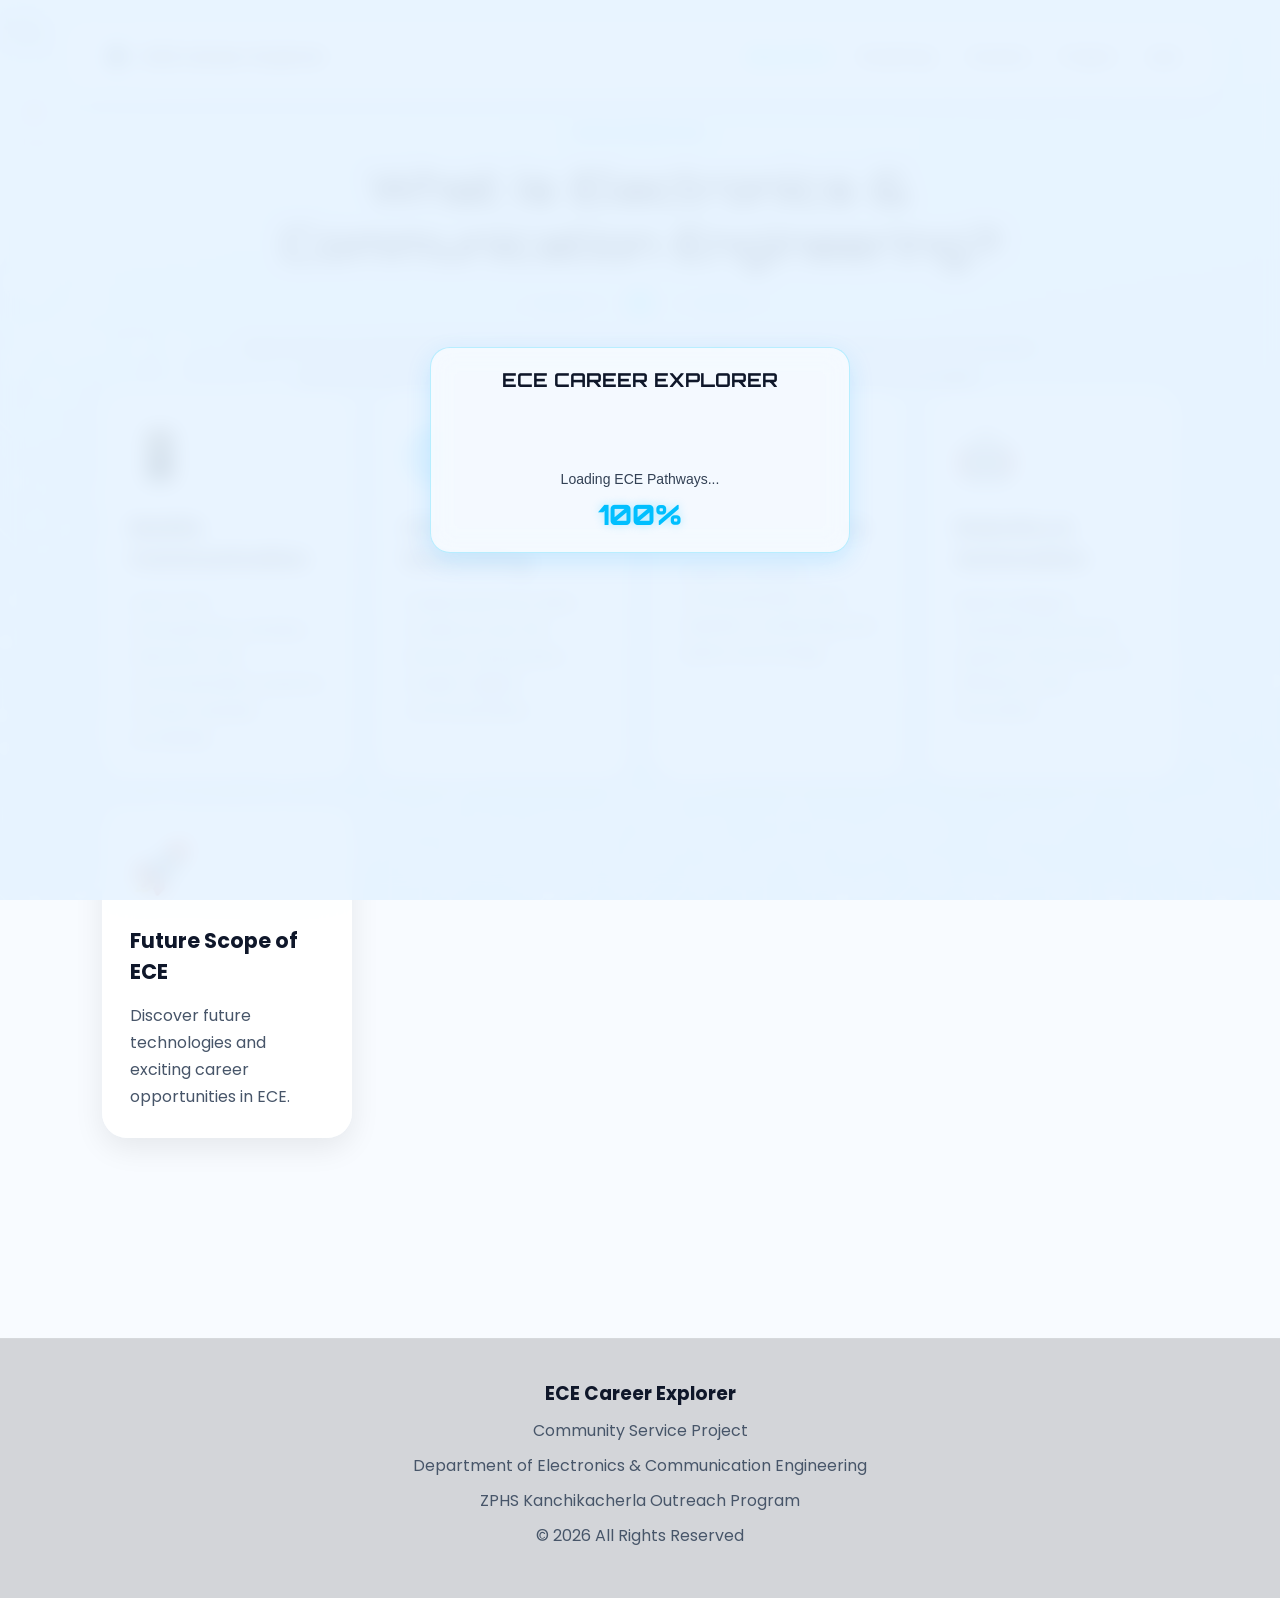
==== commit 7f2dd80f: "Added page loading screens and UI improvements" ====
--- a/about.html
+++ b/about.html
@@ -189,6 +189,36 @@
 
 </footer>
 
+
+<div id="loader">
+
+    <div class="cro-screen">
+
+        <h2>ECE CAREER EXPLORER</h2>
+
+        <svg class="cro-wave" viewBox="0 0 600 120">
+
+            <path
+            d="M0 60
+               C50 0,100 120,150 60
+               S250 0,300 60
+               S400 120,450 60
+               S550 0,600 60"/>
+
+        </svg>
+
+        <p id="loading-text">
+            Initializing CRO...
+        </p>
+
+        <div class="loading-percent">
+            0%
+        </div>
+
+    </div>
+
+</div>
+
 <script src="script.js"></script>
 
 </body>
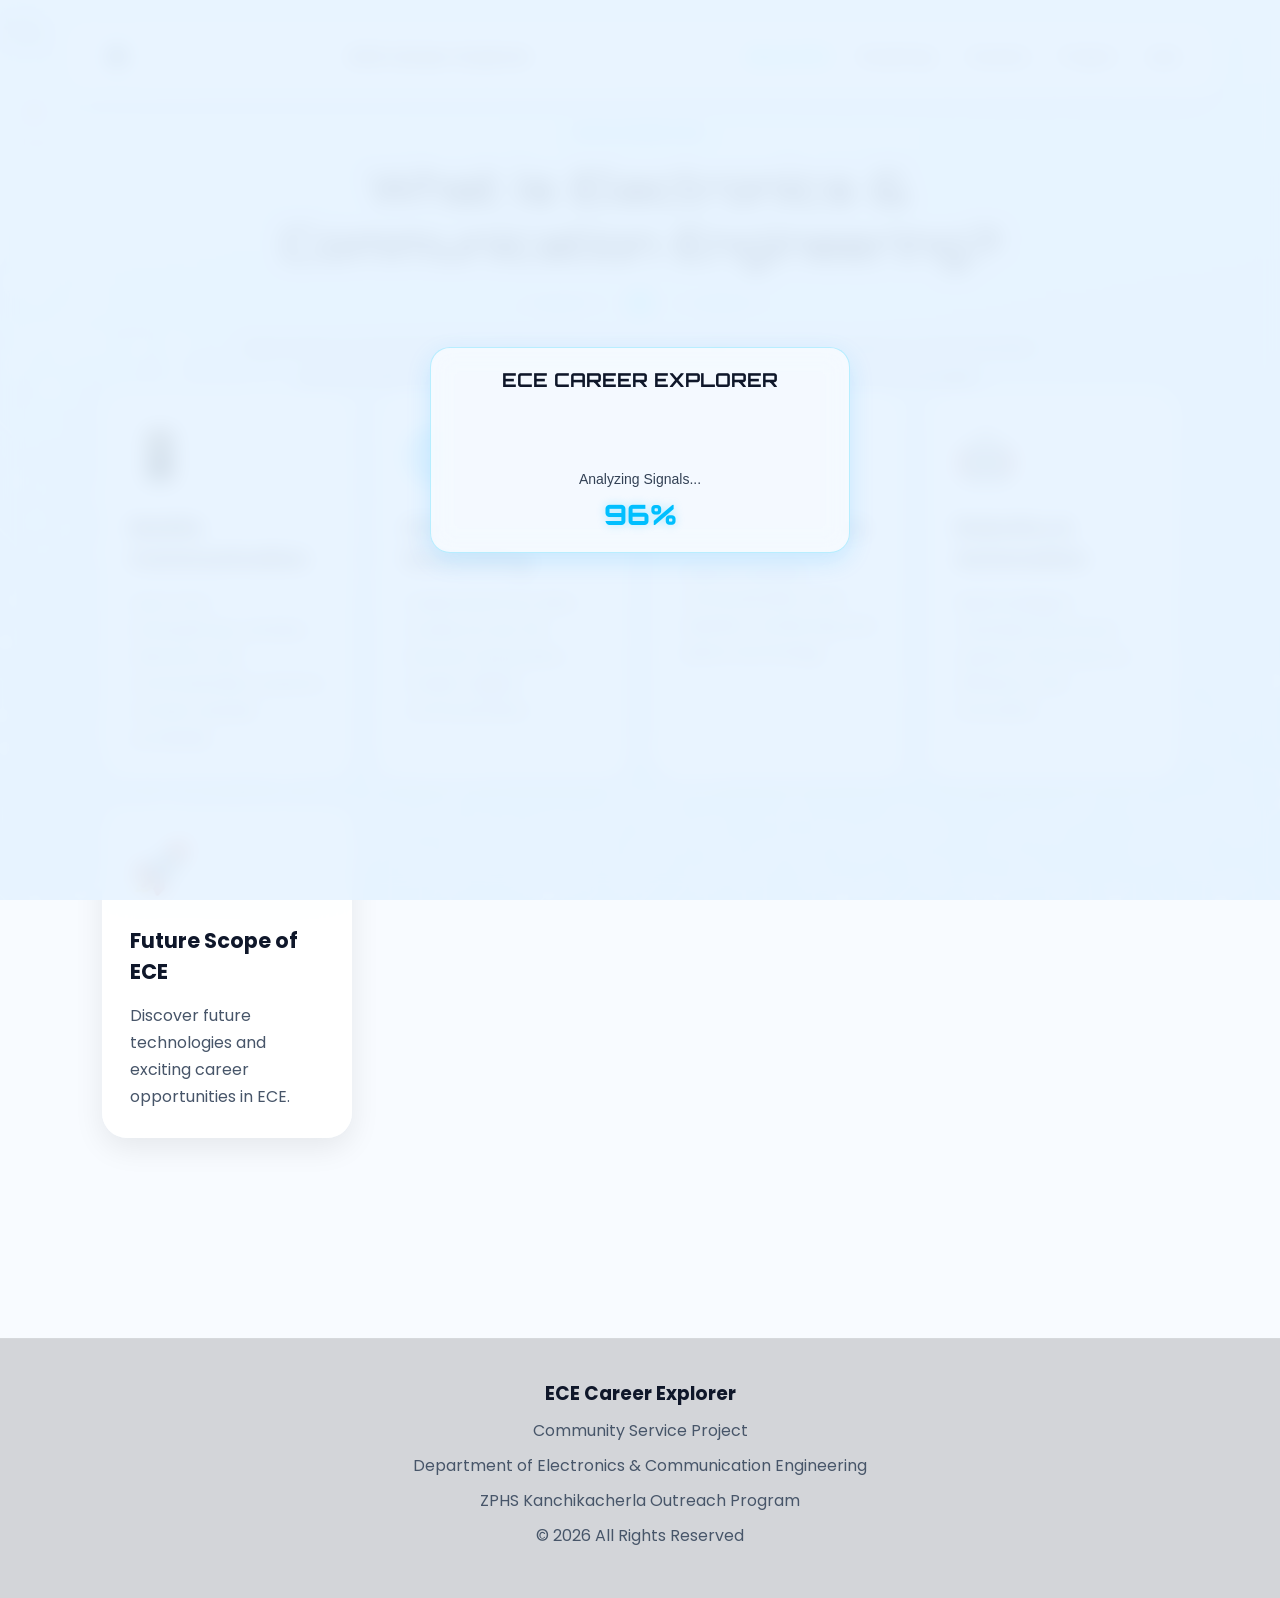
==== commit e245c5d7: "Improved mobile navbar and UI layout" ====
--- a/about.html
+++ b/about.html
@@ -31,16 +31,12 @@
 
     
 
-    <div class="logo">
-
     <a href="index.html" class="home-icon">
-        <i class="fas fa-house"></i>
-    </a>
-
-    <span>
-        ECE Career Explorer
-    </span>
-
+    <i class="fas fa-house"></i>
+</a>
+
+<div class="logo">
+    ECE Career Explorer
 </div>
 
     <div class="menu-toggle" onclick="toggleMenu()">
--- a/style.css
+++ b/style.css
@@ -4489,17 +4489,15 @@
 
 .logo{
 
-    display:flex !important;
-
-    align-items:center !important;
-
-    justify-content:center !important;
-
-    gap:8px !important;
-
-    font-size:.95rem !important;
-
-    white-space:nowrap !important;
+    text-align:center;
+
+    font-size:clamp(.8rem,3vw,1rem);
+
+    white-space:nowrap;
+
+    overflow:hidden;
+
+    text-overflow:ellipsis;
 }
 
 .logo span{
@@ -4515,11 +4513,11 @@
 
     display:grid !important;
 
-    grid-template-columns:auto 1fr auto;
+    grid-template-columns:50px 1fr 50px;
 
     align-items:center;
 
-    gap:10px;
+    width:95% !important;
 }
 
 .menu-toggle{
@@ -4537,4 +4535,14 @@
 .project-grid{
 
     margin-top:40px;
+}
+
+.home-icon{
+
+    justify-self:start;
+}
+
+.menu-toggle{
+
+    justify-self:end;
 }
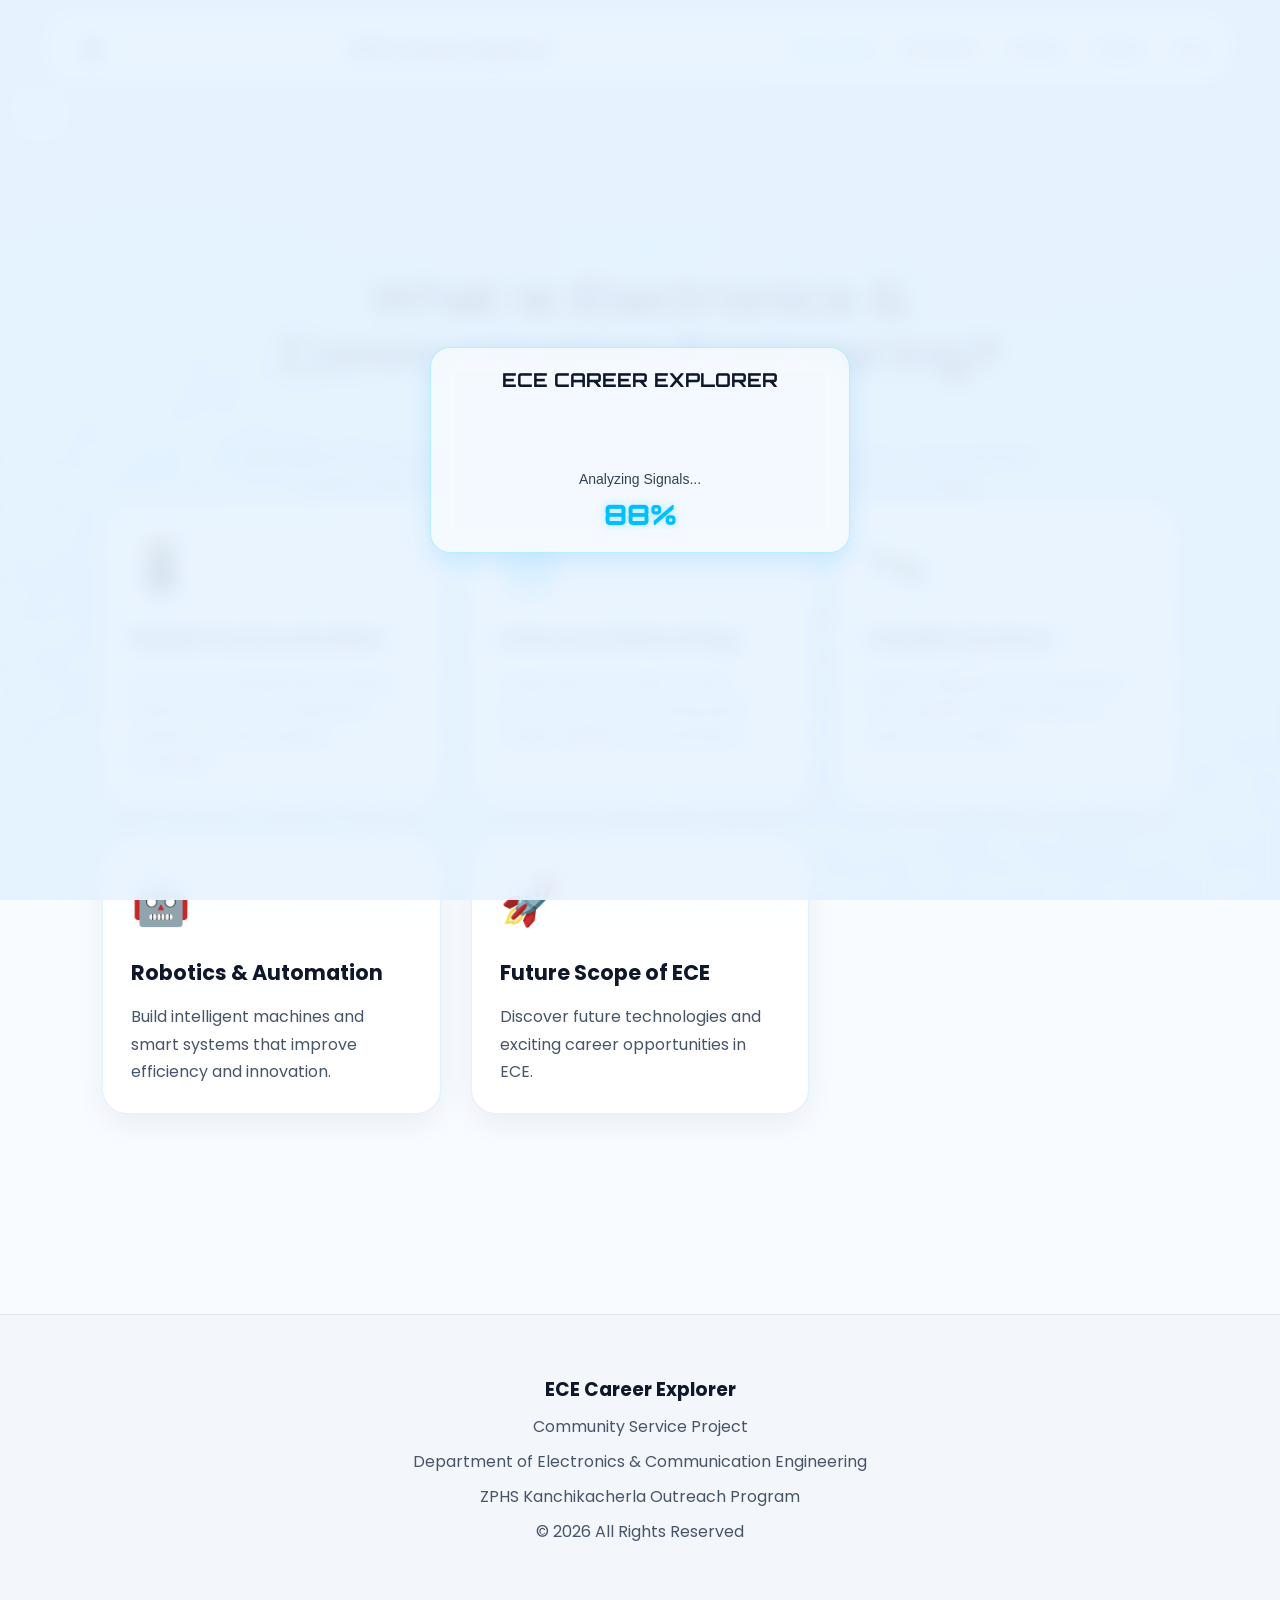
==== commit 57641029: "Stable backup before new edits" ====
--- a/about.html
+++ b/about.html
@@ -21,10 +21,10 @@
     <div class="background"></div>
     <div class="circuit-overlay"></div>
 
-    <div class="floating-icon">📡</div>
-    <div class="floating-icon">🛰️</div>
-    <div class="floating-icon">🤖</div>
-    <div class="floating-icon">💻</div>
+    <div class="floating-icon icon1">📡</div>
+    <div class="floating-icon icon2">🛰️</div>
+    <div class="floating-icon icon3">🤖</div>
+    <div class="floating-icon icon4">💻</div>
 
     <!-- Navbar -->
     <nav>
--- a/style.css
+++ b/style.css
@@ -1,3 +1,7 @@
+/* ============================================================
+   ECE CAREER EXPLORER — Clean Deduplicated Stylesheet
+   Light circuit theme · white glass cards · Orbitron/Poppins
+   ============================================================ */
 
 html{
     scroll-behavior:smooth;
@@ -7,87 +11,201 @@
     margin:0;
     padding:0;
     box-sizing:border-box;
+    max-width:100%;
 }
 
 body{
     font-family:'Poppins',sans-serif;
-
-    background:
-    radial-gradient(circle at top left,#dff4ff 0%,transparent 30%),
-    radial-gradient(circle at bottom right,#ebe4ff 0%,transparent 30%),
-    #f8fbff;
-
-    color:#0f172a;
-
+    background:#f8fbff;
+    color:#0f172a;
     overflow-x:hidden;
-
-    margin:0;
-    padding:0;
-}
+    padding-top:110px;
+}
+
+/* ---------- BACKGROUND ---------- */
 
 .background{
     position:fixed;
+    top:0;
+    left:0;
     width:100%;
     height:100%;
     background:
-    radial-gradient(circle at 20% 20%,rgba(0,255,255,0.08),transparent),
-    radial-gradient(circle at 80% 80%,rgba(138,43,226,0.08),transparent);
-    z-index:-1;
-}
+    linear-gradient(
+        rgba(230,245,255,0.75),
+        rgba(230,245,255,0.75)
+    ),
+    url("assets/images/circuit-bg.png");
+    background-size:cover;
+    background-position:center;
+    background-repeat:no-repeat;
+    z-index:-2;
+}
+
+.background::after{
+    content:"";
+    position:absolute;
+    width:600px;
+    height:600px;
+    top:20%;
+    left:-150px;
+    background:radial-gradient(
+        circle,
+        rgba(0,200,255,.18),
+        transparent 70%
+    );
+    filter:blur(80px);
+    pointer-events:none;
+}
+
+.circuit-overlay{
+    display:none;
+}
+
+.floating-icon{
+    position:fixed;
+    font-size:40px;
+    opacity:0.08;
+    z-index:0;
+    pointer-events:none;
+    animation:float 8s ease-in-out infinite;
+}
+
+.icon1{ top:15%; left:5%; }
+.icon2{ top:35%; right:8%; }
+.icon3{ top:60%; left:8%; }
+.icon4{ top:75%; right:10%; }
+
+@keyframes float{
+    0%{ transform:translateY(0); }
+    50%{ transform:translateY(-20px); }
+    100%{ transform:translateY(0); }
+}
+
+/* ---------- NAVBAR ---------- */
 
 nav{
     position:fixed;
-    top:0;
+    top:18px;
     left:50%;
     transform:translateX(-50%);
 
-    width:90%;
+    width:92%;
     max-width:1200px;
 
     display:flex;
     justify-content:space-between;
     align-items:center;
 
-    padding:18px 35px;
-
-    background:rgba(255,255,255,0.9);
-
+    padding:12px 22px;
+
+    background:rgba(255,255,255,.92);
     backdrop-filter:blur(20px);
-
-    border:1px solid rgba(0,162,255,.15);
-
-    box-shadow:0 10px 30px rgba(0,0,0,.08);
-
-    z-index:1000;
+    border:1px solid rgba(0,150,255,.12);
+    border-radius:20px;
+    box-shadow:0 8px 30px rgba(0,0,0,.06);
+
+    z-index:9998;
+}
+
+.home-icon{
+    width:34px;
+    height:34px;
+    font-size:15px;
+    display:flex;
+    align-items:center;
+    justify-content:center;
+    border-radius:10px;
+    background:rgba(0,212,255,.08);
+    color:#0f172a;
+    text-decoration:none;
+    flex-shrink:0;
+    transition:.3s;
+}
+
+.home-icon:hover{
+    background:rgba(0,212,255,.20);
+    transform:translateY(-2px);
 }
 
 .logo{
+    display:flex;
+    align-items:center;
+    gap:10px;
     font-family:'Orbitron',sans-serif;
-    font-size:1.2rem;
+    font-size:1.1rem;
     font-weight:700;
+    color:#0f172a;
+    white-space:nowrap;
 }
 
 #nav-links{
-
-    display:flex;
-
+    display:flex;
     list-style:none;
-
-    gap:30px;
-
+    gap:28px;
     align-items:center;
 }
 
 nav a{
     text-decoration:none;
     color:#0f172a;
+    font-size:0.95rem;
     transition:.3s;
 }
 
+nav ul li a:hover,
 nav a:hover{
     color:#00d4ff;
-    text-shadow:0 0 10px #00d4ff;
-}
+    text-shadow:0 0 10px rgba(0,212,255,.4);
+}
+
+.active{
+    color:#00d4ff !important;
+    font-weight:600;
+}
+
+/* Hamburger — hidden on desktop */
+.menu-toggle{
+    display:none;
+    width:46px;
+    height:46px;
+    align-items:center;
+    justify-content:center;
+    background:white;
+    border-radius:12px;
+    box-shadow:0 4px 15px rgba(0,0,0,.1);
+    font-size:24px;
+    color:#0f172a;
+    cursor:pointer;
+}
+
+/* ---------- BACK ARROW ---------- */
+
+.back-arrow{
+    position:fixed;
+    top:95px;
+    left:20px;
+    width:42px;
+    height:42px;
+    display:flex;
+    align-items:center;
+    justify-content:center;
+    background:rgba(255,255,255,.9);
+    backdrop-filter:blur(10px);
+    border-radius:12px;
+    box-shadow:0 8px 20px rgba(0,0,0,.08);
+    color:#0f172a;
+    cursor:pointer;
+    opacity:.85;
+    z-index:9999;
+}
+
+.back-arrow:hover{
+    transform:translateY(-2px);
+    background:#e0f7ff;
+}
+
+/* ---------- HERO ---------- */
 
 .hero{
     min-height:60vh;
@@ -95,169 +213,127 @@
     justify-content:center;
     align-items:center;
     text-align:center;
-
-    padding:120px 20px 20px 20px;
-}
-
-.hero h1{
-    font-family:'Orbitron',sans-serif;
-    font-size:4rem;
-    background:linear-gradient(
-    90deg,
-    #ffffff,
-    #d0d0d0,
-    #ffffff
-    );
-
-    background-clip:text;
-    -webkit-background-clip:text;
-
-    color:transparent;
-    -webkit-text-fill-color:transparent;
+    padding:120px 20px 20px;
+}
+
+.hero-content{
+    display:flex;
+    justify-content:space-between;
+    align-items:center;
+    gap:50px;
+    width:100%;
+    max-width:1100px;
+}
+
+.hero-left{
+    flex:1;
+    width:100%;
+}
+
+.hero-right{
+    flex:1;
+    display:flex;
+    flex-direction:column;
+    align-items:center;
+    justify-content:center;
 }
 
 .hero p{
     margin-top:20px;
     font-size:1.2rem;
     max-width:800px;
+    color:#475569;
+}
+
+.metal-title{
+    position:relative;
+    font-family:'Orbitron',sans-serif;
+    font-size:4.5rem;
+    font-weight:700;
+    color:#0f172a;
 }
 
 .buttons{
-
     margin-top:35px;
-
-    display:flex;
-
+    display:flex;
     flex-direction:column;
-
-    align-items:center;
-
+    align-items:center;
     gap:15px;
 }
 
 .primary-btn,
 .secondary-btn{
-
     padding:15px 30px;
-
     border:none;
-
     cursor:pointer;
-
     border-radius:12px;
-
     font-size:1rem;
-
     transition:.4s ease;
-
-    margin:0;
+    text-decoration:none;
 }
 
 .primary-btn{
-    background:linear-gradient(
-    135deg,
-    #00d4ff,
-    #6a5cff
-    );
+    background:linear-gradient(135deg,#00d4ff,#6a5cff);
     color:white;
 }
 
 .secondary-btn{
     background:transparent;
-    border:1px solid rgba(255,255,255,.3);
-    color:white;
+    border:1px solid rgba(0,150,255,.2);
+    color:#0f172a;
 }
 
 .primary-btn:hover,
 .secondary-btn:hover{
-
     transform:translateY(-5px);
     box-shadow:0 0 25px rgba(0,255,255,.4);
 }
-.metal-title{
-    position:relative;
-
-    font-family:'Orbitron',sans-serif;
-
-    font-size:4.5rem;
-
-    background:linear-gradient(
-        90deg,
-        #ffffff,
-        #bcbcbc,
-        #ffffff
-    );
-
-    background-size:300% auto;
-
-    background-clip:text;
-    -webkit-background-clip:text;
-
-    color:transparent;
-    -webkit-text-fill-color:transparent;
-
-    animation:shine 5s linear infinite;
-}
 
 @keyframes shine{
-
-    0%{
-        background-position:-200%;
-    }
-
-    100%{
-        background-position:200%;
-    }
-}
+    0%{ background-position:-200%; }
+    100%{ background-position:200%; }
+}
+
+/* ---------- STATS ---------- */
+
 .stats{
-
-    display:flex;
-
+    display:flex;
     justify-content:center;
-
     flex-wrap:wrap;
-
     gap:25px;
-
     padding:70px 20px;
 }
 
 .stat-card{
-
     width:220px;
-
     padding:25px;
-
-    text-align:center;
-
-    background:rgba(255,255,255,0.85);
-
-    backdrop-filter:blur(15px);
-
-    border:1px solid rgba(0,162,255,0.12);
-
+    text-align:center;
+    background:rgba(255,255,255,.92);
+    backdrop-filter:blur(20px);
+    border:1px solid rgba(0,150,255,.12);
     border-radius:20px;
-
+    box-shadow:0 10px 30px rgba(0,0,0,.06);
     transition:.4s;
 }
 
 .stat-card:hover{
-
     transform:translateY(-10px);
-
-    box-shadow:0 0 25px rgba(0,255,255,0.2);
+    box-shadow:0 0 25px rgba(0,255,255,.2);
 }
 
 .stat-card h2{
-
     color:#00d4ff;
-
     margin-bottom:10px;
 }
 
-.ece-section{
-    padding:120px 8%;
-}
+.stat-card span{
+    display:block;
+    margin-top:10px;
+    font-size:0.8rem;
+    color:#9ea7b8;
+}
+
+/* ---------- SECTION TITLE ---------- */
 
 .section-title{
     text-align:center;
@@ -276,65 +352,117 @@
     margin-top:15px;
     font-size:2.8rem;
     font-family:'Orbitron',sans-serif;
+    color:#0f172a;
 }
 
 .section-title p{
     margin-top:20px;
-    color:#cfcfcf;
+    color:#475569;
     line-height:1.8;
 }
 
-.ece-grid{
+.premium-divider{
+    display:flex;
+    justify-content:center;
+    align-items:center;
+    gap:15px;
+    margin:25px 0;
+}
+
+.premium-divider span{
+    width:120px;
+    height:2px;
+    background:linear-gradient(90deg,transparent,#00d4ff,transparent);
+}
+
+.divider-dot{
+    width:12px;
+    height:12px;
+    border-radius:50%;
+    background:#00d4ff;
+    box-shadow:0 0 15px #00d4ff;
+}
+
+/* ---------- SHARED CARD GRID SECTIONS ---------- */
+
+.ece-section,
+.career-section,
+.future-section,
+.pathway-section,
+.about-project-section,
+.team-section,
+.quiz-section{
+    padding:120px 8%;
+}
+
+.ece-grid,
+.career-grid,
+.future-grid,
+.project-grid,
+.activities-grid{
     display:grid;
-    grid-template-columns:repeat(auto-fit,minmax(280px,1fr));
+    grid-template-columns:repeat(auto-fit,minmax(250px,1fr));
     gap:30px;
+    width:100%;
+}
+
+.career-grid,
+.future-grid{
+    margin-top:70px;
+}
+
+/* glass card base */
+.ece-card,
+.career-card,
+.future-card,
+.stat-card,
+.team-card,
+.roadmap-card,
+.info-card{
+    background:rgba(255,255,255,.92);
+    backdrop-filter:blur(20px);
+    border:1px solid rgba(0,150,255,.12);
+    box-shadow:0 10px 30px rgba(0,0,0,.06);
 }
 
 .ece-card{
-    background:rgba(255,255,255,0.85);
-    backdrop-filter:blur(15px);
-    border:1px solid rgba(0,162,255,0.12);
     border-radius:25px;
     padding:28px;
-
     min-height:120px;
-
     display:flex;
     flex-direction:column;
-
     transition:0.4s ease;
-}
-
-.ece-card:hover{
-
-    transform:
-    translateY(-10px);
-
-    box-shadow:
-    0 0 30px rgba(0,212,255,0.2);
-
-    border-color:
-    rgba(0,212,255,0.4);
-}
-
-.icon{
-
+    width:100%;
+}
+
+.ece-card:hover,
+.career-card:hover,
+.future-card:hover{
+    transform:translateY(-10px);
+    box-shadow:0 0 30px rgba(0,212,255,0.2);
+    border-color:rgba(0,212,255,0.4);
+}
+
+.icon,
+.career-icon,
+.future-icon,
+.team-icon{
     font-size:3rem;
-
     margin-bottom:20px;
 }
 
-.ece-card h3{
-
+.ece-card h3,
+.career-card h3,
+.future-card h3{
     margin-bottom:15px;
-
     font-size:1.3rem;
-}
-
-.ece-card p{
-
-    color:#cfcfcf;
-
+    color:#0f172a;
+}
+
+.ece-card p,
+.career-card p,
+.future-card p{
+    color:#475569;
     line-height:1.7;
 }
 
@@ -352,151 +480,69 @@
 
 .ece-card a:hover{
     background:#00d4ff;
-    color:#000;
-}
-.stat-card span{
-
-    display:block;
-
-    margin-top:10px;
-
-    font-size:0.8rem;
-
-    color:#9ea7b8;
-}
-
-.premium-divider{
-
-    display:flex;
-
-    justify-content:center;
-
-    align-items:center;
-
-    gap:15px;
-
-    margin:25px 0;
-}
-
-.premium-divider span{
-
-    width:120px;
-
-    height:2px;
-
-    background:linear-gradient(
-        90deg,
-        transparent,
-        #00d4ff,
-        transparent
-    );
-}
-
-.divider-dot{
-
-    width:12px;
-    height:12px;
-
-    border-radius:50%;
-
-    background:#00d4ff;
-
-    box-shadow:
-    0 0 15px #00d4ff;
-}
-
-.circuit-overlay{
-
-    position:fixed;
-
-    top:0;
-    left:0;
-
-    width:100%;
-    height:100%;
-
-    pointer-events:none;
-
-    opacity:0.08;
-
-    background-image:
-
-    linear-gradient(
-        90deg,
-        rgba(0,212,255,0.5) 1px,
-        transparent 1px
-    ),
-
-    linear-gradient(
-        rgba(0,212,255,0.5) 1px,
-        transparent 1px
-    );
-
-    background-size:
-    80px 80px;
-
-    z-index:-1;
-}
-html{
-    scroll-behavior:smooth;
-}
-
-.hero-tag{
+    color:#fff;
+}
+
+.card-btn{
+    width:100%;
+    margin-top:auto;
     display:inline-block;
-    padding:8px 18px;
-    border-radius:30px;
-    background:rgba(0,212,255,0.08);
-    border:1px solid rgba(0,212,255,0.25);
-    color:#00d4ff;
-    margin-bottom:25px;
-    letter-spacing:2px;
-    font-size:0.85rem;
-}
-.pathway-section{
-    padding:120px 8%;
-}
+    text-align:center;
+    padding:16px;
+    border:none;
+    border-radius:14px;
+    background:linear-gradient(135deg,#00cfff,#009dff);
+    color:white;
+    font-size:1rem;
+    font-weight:700;
+    text-decoration:none;
+    transition:.3s ease;
+    box-shadow:0 8px 20px rgba(0,180,255,.25);
+}
+
+.card-btn:hover{
+    transform:translateY(-3px);
+    box-shadow:0 12px 25px rgba(0,180,255,.35);
+}
+
+.career-card,
+.future-card{
+    border-radius:25px;
+    padding:35px;
+    text-align:center;
+    transition:0.4s ease;
+}
+
+/* ---------- ROADMAP ---------- */
 
 .roadmap-container{
     margin-top:70px;
-
     display:flex;
     flex-direction:column;
     align-items:center;
 }
 
 .roadmap-card{
-
     width:100%;
     max-width:700px;
-
-    background:rgba(255,255,255,0.85);
-
-    backdrop-filter:blur(15px);
-
-    border:1px solid rgba(0,162,255,0.12);
-
     border-radius:25px;
-
     padding:30px;
-
-    text-align:center;
-
+    text-align:center;
     transition:0.4s ease;
 }
 
 .roadmap-card:hover{
-
     transform:translateY(-8px);
-
     border-color:rgba(0,212,255,0.4);
-
-    box-shadow:
-    0 0 30px rgba(0,212,255,0.15);
-}
-
-.roadmap-card h3{
+    box-shadow:0 0 30px rgba(0,212,255,0.15);
+}
+
+.roadmap-card h3,
+.timeline-card h3,
+.roadmap-step h3{
     margin-bottom:15px;
     font-size:1.5rem;
+    color:#0f172a !important;
 }
 
 .roadmap-card p{
@@ -505,173 +551,42 @@
 }
 
 .roadmap-arrow{
-
     font-size:2rem;
-
     color:#00d4ff;
-
     margin:25px 0;
 }
 
 .roadmap-branches{
-
     display:grid;
-
-    grid-template-columns:
-    repeat(auto-fit,minmax(300px,1fr));
-
+    grid-template-columns:repeat(auto-fit,minmax(300px,1fr));
     gap:25px;
-
     width:100%;
     max-width:900px;
 }
 
-.career-section{
-    padding:120px 8%;
-}
-
-.career-grid{
-
-    margin-top:70px;
-
+/* ---------- ABOUT / PROJECT / TEAM ---------- */
+
+.about-grid{
     display:grid;
-
-    grid-template-columns:
-    repeat(auto-fit,minmax(280px,1fr));
-
+    grid-template-columns:repeat(auto-fit,minmax(280px,1fr));
     gap:30px;
-}
-
-.career-card{
-
-    background:rgba(255,255,255,0.85);
-
-    backdrop-filter:blur(15px);
-
-    border:1px solid rgba(0,162,255,0.12);
-
-    border-radius:25px;
-
-    padding:35px;
-
-    transition:0.4s ease;
-
-    text-align:center;
-}
-
-.career-card:hover{
-
-    transform:
-    translateY(-10px);
-
-    border-color:
-    rgba(0,212,255,0.4);
-
-    box-shadow:
-    0 0 30px rgba(0,212,255,0.2);
-}
-
-.career-icon{
-
-    font-size:3rem;
-
-    margin-bottom:20px;
-}
-
-.career-card h3{
-
-    margin-bottom:15px;
-
-    font-size:1.3rem;
-}
-
-.career-card p{
-
-    color:#cfcfcf;
-
-    line-height:1.7;
-}
-body{
-    padding-top:120px;
-}
-
-.future-section{
-    padding:120px 8%;
-}
-
-.future-grid{
-
-    margin-top:70px;
-
-    display:grid;
-
-    grid-template-columns:
-    repeat(auto-fit,minmax(280px,1fr));
-
-    gap:30px;
-}
-
-.future-card{
-
-    background:rgba(255,255,255,0.85);
-
-    backdrop-filter:blur(15px);
-
-    border:1px solid rgba(0,162,255,0.12);
-
-    border-radius:25px;
-
-    padding:35px;
-
-    text-align:center;
-
-    transition:0.4s ease;
-}
-
-.future-card:hover{
-
-    transform:
-    translateY(-10px);
-
-    border-color:
-    rgba(0,212,255,0.4);
-
-    box-shadow:
-    0 0 30px rgba(0,212,255,0.2);
-}
-
-.future-icon{
-
-    font-size:3rem;
-
-    margin-bottom:20px;
-}
-
-.future-card h3{
-
-    margin-bottom:15px;
-
-    font-size:1.3rem;
-}
-
-.future-card p{
-
-    color:#cfcfcf;
-
-    line-height:1.7;
-}
-
-.about-project-section,
-.team-section{
-    padding:120px 8%;
+    width:100%;
+}
+
+.about-card,
+.feature-card{
+    width:100%;
+    min-height:auto;
+    padding:30px;
 }
 
 .about-project-card{
     max-width:900px;
     margin:60px auto 0;
-    background:rgba(255,255,255,0.85);
-    backdrop-filter:blur(15px);
-    border:1px solid rgba(0,162,255,0.12);
+    background:rgba(255,255,255,.92);
+    backdrop-filter:blur(20px);
+    border:1px solid rgba(0,150,255,.12);
+    box-shadow:0 10px 30px rgba(0,0,0,.06);
     border-radius:25px;
     padding:40px;
 }
@@ -683,7 +598,7 @@
 
 .about-project-card p{
     text-align:center;
-    color:#cfcfcf;
+    color:#475569;
     line-height:1.8;
 }
 
@@ -693,7 +608,7 @@
 
 .detail-item{
     padding:15px 0;
-    border-bottom:1px solid rgba(255,255,255,0.08);
+    border-bottom:1px solid rgba(0,0,0,0.06);
 }
 
 .team-grid{
@@ -704,9 +619,6 @@
 }
 
 .team-card{
-    background:rgba(255,255,255,0.85);
-    backdrop-filter:blur(15px);
-    border:1px solid rgba(0,162,255,0.12);
     border-radius:25px;
     padding:30px;
     text-align:center;
@@ -719,147 +631,174 @@
     box-shadow:0 0 25px rgba(0,212,255,0.2);
 }
 
-.team-icon{
-    font-size:3rem;
-    margin-bottom:15px;
-}
-
 .team-card span{
     color:#00d4ff;
 }
 
-footer{
+/* ---------- PROJECT OVERVIEW ---------- */
+
+.project-overview{
+    margin-top:60px;
+}
+
+.project-title-card{
+    background:rgba(255,255,255,.92);
+    border:1px solid rgba(0,150,255,.12);
+    box-shadow:0 10px 30px rgba(0,0,0,.06);
+    border-radius:25px;
+    padding:50px;
+    text-align:center;
+    margin-bottom:40px;
+}
+
+.project-badge{
+    display:inline-block;
+    padding:10px 20px;
+    border-radius:30px;
+    background:rgba(0,212,255,0.08);
+    border:1px solid rgba(0,212,255,0.2);
+    color:#00d4ff;
+    margin-bottom:20px;
+}
+
+.project-title-card h3{
+    font-size:2rem;
+    margin-bottom:20px;
+}
+
+.project-title-card p{
+    color:#475569;
+    max-width:700px;
+    margin:auto;
+}
+
+.project-info-grid{
+    display:grid;
+    grid-template-columns:repeat(4,1fr);
+    gap:25px;
+    margin-bottom:50px;
+}
+
+.info-card{
+    border-radius:20px;
+    padding:30px;
+    text-align:center;
+    transition:.4s;
+}
+
+.info-card:hover{
+    transform:translateY(-8px);
+    box-shadow:0 0 25px rgba(0,212,255,0.2);
+}
+
+.info-icon{
+    font-size:2.5rem;
+    margin-bottom:15px;
+}
+
+.objective-card{
+    background:rgba(255,255,255,.92);
+    border:1px solid rgba(0,150,255,.12);
+    box-shadow:0 10px 30px rgba(0,0,0,.06);
+    border-radius:25px;
+    padding:40px;
+    text-align:center;
+}
+
+.objective-card h3{
+    margin-bottom:20px;
+}
+
+.objective-card p{
+    color:#475569;
+    max-width:700px;
+    margin:auto;
+}
+
+/* ---------- QUIZ ---------- */
+
+.quiz-container{
+    max-width:900px;
+    margin:60px auto 0;
+}
+
+.quiz-card{
+    background:rgba(255,255,255,.92);
+    border:1px solid rgba(0,150,255,.12);
+    box-shadow:0 10px 30px rgba(0,0,0,.06);
+    border-radius:20px;
+    padding:30px;
+    margin-bottom:25px;
+}
+
+.quiz-card h3{
+    margin-bottom:20px;
+}
+
+.quiz-card label,
+.quiz-container label,
+.question label,
+.quiz-question label{
+    display:block;
+    margin:12px 0;
+    cursor:pointer;
+    color:#334155 !important;
+    font-weight:500 !important;
+    opacity:1 !important;
+}
+
+input[type="radio"]{
+    opacity:1 !important;
+}
+
+.quiz-btn{
+    width:100%;
+    padding:18px;
+    border:none;
+    border-radius:15px;
+    font-size:1rem;
+    font-weight:600;
+    color:white;
+    background:linear-gradient(135deg,#00d4ff,#5b5bff);
+    cursor:pointer;
+    transition:.4s;
+}
+
+.quiz-btn:hover{
+    transform:translateY(-3px);
+    box-shadow:0 0 20px rgba(0,212,255,.3);
+}
+
+#quiz-result{
+    margin-top:30px;
+    text-align:center;
+    font-size:1.3rem;
+    font-weight:600;
+}
+
+/* ---------- FOOTER ---------- */
+
+footer,
+.footer{
     text-align:center;
     padding:60px 20px;
     margin-top:80px;
-    border-top:1px solid rgba(255,255,255,0.08);
-}
-
-footer p{
+    border-top:1px solid rgba(0,0,0,.06);
+    color:#475569;
+    background:rgba(0,0,0,.02);
+}
+
+footer h3{
+    color:#0f172a;
+}
+
+footer p,
+.footer p{
     margin:10px 0;
-    color:#bdbdbd;
-}
-
-.project-overview{
-    margin-top:60px;
-}
-
-.project-title-card{
-
-    background:rgba(255,255,255,0.85);
-
-    border:1px solid rgba(0,162,255,0.12);
-
-    border-radius:25px;
-
-    padding:50px;
-
-    text-align:center;
-
-    margin-bottom:40px;
-}
-
-.project-badge{
-
-    display:inline-block;
-
-    padding:10px 20px;
-
-    border-radius:30px;
-
-    background:rgba(0,212,255,0.08);
-
-    border:1px solid rgba(0,212,255,0.2);
-
-    color:#00d4ff;
-
-    margin-bottom:20px;
-}
-
-.project-title-card h3{
-
-    font-size:2rem;
-
-    margin-bottom:20px;
-}
-
-.project-title-card p{
-
-    color:#cfcfcf;
-
-    max-width:700px;
-
-    margin:auto;
-}
-
-.project-info-grid{
-
-    display:grid;
-
-    grid-template-columns:
-    repeat(4,1fr);
-
-    gap:25px;
-
-    margin-bottom:50px;
-}
-
-.info-card{
-
-    background:rgba(255,255,255,0.85);
-
-    border:1px solid rgba(0,162,255,0.12);
-
-    border-radius:20px;
-
-    padding:30px;
-
-    text-align:center;
-
-    transition:.4s;
-}
-
-.info-card:hover{
-
-    transform:translateY(-8px);
-
-    box-shadow:
-    0 0 25px rgba(0,212,255,0.2);
-}
-
-.info-icon{
-
-    font-size:2.5rem;
-
-    margin-bottom:15px;
-}
-
-.objective-card{
-
-    background:rgba(255,255,255,0.85);
-
-    border:1px solid rgba(0,162,255,0.12);
-
-    border-radius:25px;
-
-    padding:40px;
-
-    text-align:center;
-}
-
-.objective-card h3{
-
-    margin-bottom:20px;
-}
-
-.objective-card p{
-
-    color:#cfcfcf;
-
-    max-width:700px;
-
-    margin:auto;
-}
+    color:#475569;
+}
+
+/* ---------- SCROLL OFFSET FOR ANCHORS ---------- */
 
 #about-ece,
 #roadmap,
@@ -867,3682 +806,286 @@
     scroll-margin-top:120px;
 }
 
+/* ---------- FADE-IN ANIMATION ---------- */
+
+.fade-in{
+    opacity:0;
+    transform:translateY(40px);
+    transition:all 0.8s ease;
+}
+
+.fade-in.show{
+    opacity:1;
+    transform:translateY(0);
+}
+
+/* ---------- LOADER ---------- */
+
+#loader{
+    position:fixed;
+    top:0;
+    left:0;
+    width:100%;
+    height:100%;
+    background:rgba(232,244,255,.92);
+    backdrop-filter:blur(10px);
+    display:flex;
+    justify-content:center;
+    align-items:center;
+    z-index:999999;
+    transition:opacity .8s ease;
+}
+
+.cro-screen{
+    width:90%;
+    max-width:420px;
+    padding:20px;
+    background:rgba(255,255,255,0.55);
+    backdrop-filter:blur(12px);
+    border:1px solid rgba(0,200,255,.25);
+    border-radius:20px;
+    box-shadow:0 8px 25px rgba(0,162,255,.15);
+    text-align:center;
+}
+
+.cro-screen h2{
+    color:#0f172a;
+    font-family:'Orbitron',sans-serif;
+    font-size:1.2rem;
+    margin-bottom:15px;
+}
+
+.cro-wave{
+    width:75%;
+    height:45px;
+    margin:0 auto;
+}
+
+.cro-wave path{
+    fill:none;
+    stroke:#00bfff;
+    stroke-width:4;
+    stroke-linecap:round;
+    filter:drop-shadow(0 0 12px rgba(0,191,255,.7));
+    stroke-dasharray:1200;
+    stroke-dashoffset:1200;
+    animation:waveMove 2s linear infinite;
+}
+
+@keyframes waveMove{
+    from{ stroke-dashoffset:1200; }
+    to{ stroke-dashoffset:0; }
+}
+
+#loading-text{
+    color:#334155;
+    margin-top:12px;
+    font-size:14px;
+    font-weight:500;
+}
+
+.loading-percent{
+    margin-top:10px;
+    font-size:28px;
+    font-weight:800;
+    color:#00bfff;
+    text-shadow:0 0 10px rgba(0,191,255,.3);
+    font-family:'Orbitron',sans-serif;
+}
+
+/* ============================================================
+   DESKTOP ENHANCEMENTS
+   ============================================================ */
+
+@media(min-width:1024px){
+
+    .metal-title{
+        font-size:5rem;
+    }
+
+    .hero{
+        min-height:65vh;
+    }
+
+    .hero p{
+        max-width:900px;
+    }
+
+    .home-icon{
+        width:36px;
+        height:36px;
+        font-size:16px;
+    }
+}
+
+/* ============================================================
+   MOBILE  (max-width:768px)
+   ============================================================ */
+
 @media(max-width:768px){
 
-    nav ul{
-        gap:10px;
-    }
-
-    nav ul li a{
-        font-size:0.85rem;
-    }
-}
-
-@media(max-width:768px){
+    html,
+    body{
+        overflow-x:hidden !important;
+        width:100%;
+    }
+
+    body{
+        padding-top:100px;
+    }
+
+    /* --- Navbar: home left, logo center, hamburger right --- */
+    nav{
+        display:grid !important;
+        grid-template-columns:46px 1fr 46px;
+        align-items:center;
+        width:94%;
+        padding:12px 16px;
+        gap:8px;
+    }
+
+    .home-icon{
+        justify-self:start;
+        width:40px;
+        height:40px;
+    }
 
     .logo{
-        font-size:1rem;
-        max-width:120px;
-    }
-}
-@media(max-width:768px){
-
-    .stats{
-        grid-template-columns:1fr;
-    }
-}
-
-
-.quiz-section{
-    padding:120px 8%;
-}
-
-.quiz-container{
-    max-width:900px;
-    margin:60px auto 0;
-}
-
-.quiz-card{
-
-    background:rgba(255,255,255,0.85);
-
-    border:1px solid rgba(0,162,255,0.12);
-
-    border-radius:20px;
-
-    padding:30px;
-
-    margin-bottom:25px;
-}
-
-.quiz-card h3{
-    margin-bottom:20px;
-}
-
-.quiz-card label{
-
-    display:block;
-
-    margin:12px 0;
-
-    cursor:pointer;
-
-    color:#d8d8d8;
-}
-
-.quiz-btn{
-
-    width:100%;
-
-    padding:18px;
-
-    border:none;
-
-    border-radius:15px;
-
-    font-size:1rem;
-
-    font-weight:600;
-
-    color:white;
-
-    background:
-    linear-gradient(
-    135deg,
-    #00d4ff,
-    #5b5bff
-    );
-
-    cursor:pointer;
-
-    transition:.4s;
-}
-
-.quiz-btn:hover{
-
-    transform:translateY(-3px);
-
-    box-shadow:
-    0 0 20px rgba(0,212,255,.3);
-}
-
-#quiz-result{
-
-    margin-top:30px;
-
-    text-align:center;
-
-    font-size:1.3rem;
-
-    font-weight:600;
-}
-
-@media(max-width:768px){
-
-    .ece-grid,
-    .career-grid,
-    .future-grid,
-    .team-grid{
-        grid-template-columns:1fr;
-    }
-}
-@media(max-width:768px){
+        justify-self:center;
+        text-align:center;
+        font-size:1.1rem;
+        white-space:nowrap;
+        overflow:hidden;
+        text-overflow:ellipsis;
+    }
+
+    .menu-toggle{
+        justify-self:end;
+        display:flex;
+        font-size:26px;
+    }
+
+    #nav-links{
+        display:none;
+        position:absolute;
+        top:78px;
+        right:10px;
+        width:230px;
+        flex-direction:column;
+        gap:8px;
+        background:rgba(255,255,255,.97);
+        backdrop-filter:blur(15px);
+        border-radius:18px;
+        padding:12px;
+        box-shadow:0 15px 35px rgba(0,0,0,.12);
+        z-index:9999;
+    }
+
+    #nav-links.active{
+        display:flex;
+    }
+
+    #nav-links li{
+        list-style:none;
+        width:100%;
+    }
+
+    #nav-links li a{
+        display:block;
+        width:100%;
+        padding:14px 16px;
+        border-radius:12px;
+        font-size:0.95rem;
+        color:#0f172a;
+        font-weight:600;
+    }
+
+    #nav-links li a:hover{
+        background:#e0f7ff;
+    }
+
+    /* --- Hero / typography --- */
+    .hero-content{
+        flex-direction:column;
+        justify-content:center;
+        align-items:center;
+        text-align:center;
+        margin:auto;
+    }
+
+    .hero-right{
+        display:none;
+    }
+
+    .metal-title{
+        font-size:2.3rem !important;
+        line-height:1.1 !important;
+    }
 
     .section-title h2{
-        font-size:2.2rem;
+        font-size:1.8rem !important;
         line-height:1.2;
     }
 
-    .metal-title{
-        font-size:3rem;
-    }
-}
-
-
-
-
-
-
-
-
-@media(max-width:768px){
-
-
-
-    nav{
-
-        display:flex;
-        flex-direction:column;
-
-        gap:10px;
-
-        padding:15px;
-    }
-
-    nav ul{
-
-        display:flex !important;
-
-        position:static !important;
-
-        flex-wrap:wrap;
-
-        justify-content:center;
-
-        gap:15px;
-
-        background:none !important;
-
-        padding:0 !important;
-    }
-
-    .logo{
-
-        display:block !important;
-
-        text-align:center;
-
-        max-width:none !important;
-    }
-}
-
-/* SIMPLE MOBILE NAVBAR */
-
-@media (max-width:768px){
-
-    
-
-    nav{
-
-        width:calc(100% - 20px);
-
-        left:10px;
-        right:10px;
-
-        padding:15px;
-
-        display:flex;
-        flex-direction:column;
-
-        align-items:center;
-
-        gap:10px;
-    }
-
-    .logo{
-
-        display:block !important;
-
-        font-size:1rem;
-
-        max-width:none;
-
-        text-align:center;
-    }
-
-    nav ul{
-
-        display:flex !important;
-
-        position:static !important;
-
-        flex-wrap:wrap;
-
-        justify-content:center;
-
-        gap:12px;
-
-        background:none !important;
-
-        padding:0 !important;
-
-        width:auto !important;
-    }
-
-    nav ul li a{
-
-        font-size:0.9rem;
-    }
-}
-
-@media (max-width:768px){
-
-    nav{
-        display:flex;
-        flex-direction:column;
-        align-items:center;
-        gap:10px;
-    }
-
-    nav ul{
-        display:flex !important;
-        position:static !important;
-        flex-direction:row !important;
-        flex-wrap:wrap;
-        justify-content:center;
-        background:none !important;
-        padding:0 !important;
-        width:auto !important;
-    }
-
-    
-}
-
-@media (max-width:768px){
-
-    nav{
-
-        width:95% !important;
-
-        left:50% !important;
-
-        transform:translateX(-50%) !important;
-
-        padding:15px 10px !important;
-
-        border-radius:20px;
-    }
-
-    .logo{
-
-        font-size:0.9rem !important;
-
-        text-align:center !important;
-
-        white-space:nowrap;
-    }
-
-    nav ul{
-
-        display:flex !important;
-
-        justify-content:center !important;
-
-        gap:10px !important;
-
-        margin-top:8px;
-    }
-
-    nav ul li a{
-
-        font-size:0.85rem !important;
-    }
-
-}
-
-@media (max-width:768px){
-
-    nav{
-        flex-direction:column;
-        padding:15px;
-        gap:15px;
-    }
-
-    .logo{
-        font-size:1.1rem;
-        text-align:center;
+    .primary-btn,
+    .secondary-btn{
         width:100%;
-    }
-
-    nav ul{
-        display:flex !important;
-        position:static !important;
-        flex-wrap:wrap;
-        justify-content:center;
-        gap:12px;
-        width:100%;
-        background:none !important;
-        padding:0 !important;
-        margin:0;
-    }
-
-    nav ul li a{
-        font-size:0.9rem;
-    }
-
-    .metal-title{
-        font-size:2.5rem !important;
-    }
-
-    .section-title h2{
-        font-size:2rem !important;
-    }
-
+        max-width:300px;
+    }
+
+    /* --- Grids collapse to single column --- */
     .ece-grid,
     .career-grid,
     .future-grid,
     .team-grid,
     .project-info-grid,
-    .roadmap-branches{
-        grid-template-columns:1fr !important;
-    }
-}
-
-.background::before{
-    content:"";
-
-    position:absolute;
-
-    inset:0;
-
-    background-image:
-    linear-gradient(
-    rgba(0,212,255,.08) 1px,
-    transparent 1px
-    ),
-    linear-gradient(
-    90deg,
-    rgba(0,212,255,.08) 1px,
-    transparent 1px
-    );
-
-    background-size:80px 80px;
-
-    pointer-events:none;
-}
-.floating-icon{
-
-    position:fixed;
-
-    font-size:40px;
-
-    opacity:0.08;
-
-    z-index:0;
-
-    pointer-events:none;
-
-    animation:float 8s ease-in-out infinite;
-}
-
-.icon1{
-    top:15%;
-    left:5%;
-}
-
-.icon2{
-    top:35%;
-    right:8%;
-}
-
-.icon3{
-    top:60%;
-    left:8%;
-}
-
-.icon4{
-    top:75%;
-    right:10%;
-}
-
-.icon5{
-    top:50%;
-    left:50%;
-}
-
-@keyframes float{
-
-    0%{
-        transform:translateY(0px);
-    }
-
-    50%{
-        transform:translateY(-20px);
-    }
-
-    100%{
-        transform:translateY(0px);
-    }
-}
-
-.background::before{
-
-    content:"";
-
-    position:absolute;
-
-    inset:0;
-
-    background-image:
-
-    linear-gradient(
-        rgba(0,212,255,.08) 1px,
-        transparent 1px
-    ),
-
-    linear-gradient(
-        90deg,
-        rgba(0,212,255,.08) 1px,
-        transparent 1px
-    );
-
-    background-size:80px 80px;
-
-    opacity:.4;
-}
-
-.background::after{
-
-    content:"";
-
-    position:absolute;
-
-    inset:0;
-
-    background:
-
-    radial-gradient(
-        circle at 20% 30%,
-        rgba(0,212,255,.25),
-        transparent 120px
-    ),
-
-    radial-gradient(
-        circle at 80% 60%,
-        rgba(91,91,255,.25),
-        transparent 120px
-    );
-
-    pointer-events:none;
-}
-.hero-content{
-
-    display:flex;
-
-    justify-content:space-between;
-
-    align-items:center;
-
-    gap:50px;
-}
-
-.hero-left{
-
-    flex:1;
-}
-
-.hero-right{
-
-    flex:1;
-
-    display:flex;
-
-    flex-direction:column;
-
-    align-items:center;
-
-    justify-content:center;
-}
-
-.hero-right img{
-
-    width:380px;
-
-    border-radius:25px;
-
-    border:2px solid rgba(0,212,255,.3);
-
-    box-shadow:
-    0 0 20px rgba(0,212,255,.5),
-    0 0 50px rgba(0,212,255,.3);
-}
-
-.hero-right img:hover{
-
-    transform:scale(1.03);
-
-    box-shadow:
-    0 0 35px rgba(0,212,255,.7),
-    0 0 80px rgba(0,212,255,.4);
-}
-
-@keyframes floatChip{
-
-    0%{
-        transform:translateY(0);
-    }
-
-    50%{
-        transform:translateY(-15px);
-    }
-
-    100%{
-        transform:translateY(0);
-    }
-}
-
-@media(max-width:768px){
-
-    .hero-content{
-    display:flex;
-    justify-content:center;
-    align-items:center;
-    text-align:center;
-    max-width:1000px;
-    margin:auto;
-}
-
-    .hero-right{
-        display:none;
-    }
-}
-.chip-label{
-
-    color:#00d4ff;
-
-    text-transform:uppercase;
-
-    letter-spacing:3px;
-
-    font-size:.9rem;
-
-    margin-bottom:15px;
-
-    text-align:center;
-
-    font-weight:600;
-}
-
-.chip-label{
-
-    color:#00d4ff;
-
-    text-transform:uppercase;
-
-    letter-spacing:4px;
-
-    font-size:0.9rem;
-
-    font-weight:600;
-
-    margin-bottom:15px;
-
-    text-align:center;
-}
-
-.footer{
-
-    text-align:center;
-
-    padding:40px 20px;
-
-    color:#a0a0a0;
-
-    border-top:1px solid rgba(255,255,255,.08);
-
-    margin-top:80px;
-
-    background:rgba(0,0,0,.15);
-}
-
-/* FINAL MOBILE FIX */
-
-@media(max-width:768px){
-
-    nav{
-        width:95% !important;
-        padding:15px !important;
-        flex-direction:column !important;
-        gap:12px !important;
-    }
-
-    .logo{
-        width:100%;
-        text-align:center;
-        font-size:1rem !important;
-    }
-
-    nav ul{
-        display:flex !important;
-        justify-content:center !important;
-        flex-wrap:wrap !important;
-        gap:10px !important;
-        position:static !important;
-        background:none !important;
-    }
-
-    
-
-    .hero-content{
-    display:flex;
-    justify-content:center;
-    align-items:center;
-    text-align:center;
-    max-width:1000px;
-    margin:auto;
-}
-
-    .metal-title{
-        font-size:2.3rem !important;
-        line-height:1.1 !important;
-    }
-
-    .section-title h2{
-        font-size:1.8rem !important;
-    }
-
-    .primary-btn,
-    .secondary-btn{
-        width:100%;
-        max-width:300px;
-    }
-
-    .ece-grid,
-    .career-grid,
-    .future-grid,
-    .team-grid,
-    .project-info-grid,
-    .roadmap-branches{
-        grid-template-columns:1fr !important;
-    }
-}
-
-/* HAMBURGER MOBILE MENU */
-
-
-
-@media(max-width:768px){
-
-    
-
-    nav{
-
-        flex-direction:row !important;
-
-        justify-content:space-between !important;
-
-        align-items:center !important;
-    }
-
-    #nav-links{
-
-        display:none;
-
-        position:absolute;
-
-        top:80px;
-
-        left:10px;
-
-        right:10px;
-
-        flex-direction:column;
-
-        background:#081126;
-
-        border-radius:20px;
-
-        padding:20px;
-
-        text-align:center;
-
-        gap:20px;
-    }
-
-    #nav-links.active{
-
-        display:flex;
-    }
-}
-/* FINAL MOBILE NAVBAR */
-
-@media(max-width:768px){
-
-    #nav-links{
-
-        display:none !important;
-
-        position:absolute;
-
-        top:80px;
-
-        left:10px;
-
-        right:10px;
-
-        background:#081126;
-
-        border-radius:20px;
-
-        padding:20px;
-
-        flex-direction:column;
-
-        text-align:center;
-
-        gap:20px;
-
-        z-index:999;
-    }
-
-    #nav-links.active{
-
-        display:flex !important;
-    }
-
-    
-}
-
-nav ul li a:hover{
-    color:#00d4ff;
-}
-.fade-in{
-
-    opacity:0;
-
-    transform:translateY(40px);
-
-    transition:all 0.8s ease;
-}
-
-.fade-in.show{
-
-    opacity:1;
-
-    transform:translateY(0);
-}
-
-html{
-    scroll-behavior:smooth;
-}
-
-*{
-    margin:0;
-    padding:0;
-    box-sizing:border-box;
-}
-
-body{
-    font-family:'Poppins',sans-serif;
-    background:#f8fbff;
-    color:white;
-    overflow-x:hidden;
-}
-
-.background{
-    position:fixed;
-    width:100%;
-    height:100%;
-    background:
-    radial-gradient(circle at 20% 20%,rgba(0,255,255,0.08),transparent),
-    radial-gradient(circle at 80% 80%,rgba(138,43,226,0.08),transparent);
-    z-index:-1;
-}
-
-nav{
-    position:fixed;
-    top:20px;
-    left:50%;
-    transform:translateX(-50%);
-
-    width:90%;
-    max-width:1200px;
-
-    display:flex;
-    justify-content:space-between;
-    align-items:center;
-
-    padding:18px 35px;
-
-    background:rgba(255,255,255,0.85);
-
-    backdrop-filter:blur(15px);
-
-    border:1px solid rgba(255,255,255,0.1);
-
-    border-radius:20px;
-
-    z-index:1000;
-}
-
-.logo{
-
-    display:flex;
-
-    align-items:center;
-
-    font-family:'Orbitron',sans-serif;
-
-    font-size:0.95rem !important;
-
-    gap:10px !important;
-
-    font-weight:700;
-}
-
-.home-icon{
-    width:30px !important;
-
-    height:30px !important;
-
-    font-size:14px !important;
-
-    display:flex;
-
-    align-items:center;
-
-    justify-content:center;
-
-    border-radius:10px;
-
-    background:rgba(0,212,255,.08);
-
-    color:#0f172a;
-
-    text-decoration:none;
-
-    flex-shrink:0;
-}
-
-.home-icon:hover{
-
-    background:rgba(0,212,255,.20);
-
-    transform:translateY(-2px);
-}
-
-#nav-links{
-
-    display:flex;
-
-    list-style:none;
-
-    gap:30px;
-
-    align-items:center;
-}
-
-nav a{
-    text-decoration:none;
-    color:white;
-    transition:.3s;
-}
-
-nav a:hover{
-    color:#00d4ff;
-    text-shadow:0 0 10px #00d4ff;
-}
-
-.hero{
-    min-height:60vh;
-    display:flex;
-    justify-content:center;
-    align-items:center;
-    text-align:center;
-
-    padding:120px 20px 20px 20px;
-}
-
-.hero h1{
-    font-family:'Orbitron',sans-serif;
-    font-size:4rem;
-    background:linear-gradient(
-    90deg,
-    #ffffff,
-    #d0d0d0,
-    #ffffff
-    );
-
-    background-clip:text;
-    -webkit-background-clip:text;
-
-    color:transparent;
-    -webkit-text-fill-color:transparent;
-}
-
-.hero p{
-    margin-top:20px;
-    font-size:1.2rem;
-    max-width:800px;
-}
-
-.buttons{
-
-    margin-top:35px;
-
-    display:flex;
-
-    flex-direction:column;
-
-    align-items:center;
-
-    gap:15px;
-}
-
-.primary-btn,
-.secondary-btn{
-
-    padding:15px 30px;
-
-    border:none;
-
-    cursor:pointer;
-
-    border-radius:12px;
-
-    font-size:1rem;
-
-    transition:.4s ease;
-
-    margin:0;
-}
-
-.primary-btn{
-    background:linear-gradient(
-    135deg,
-    #00d4ff,
-    #6a5cff
-    );
-    color:white;
-}
-
-.secondary-btn{
-    background:transparent;
-    border:1px solid rgba(255,255,255,.3);
-    color:white;
-}
-
-.primary-btn:hover,
-.secondary-btn:hover{
-
-    transform:translateY(-5px);
-    box-shadow:0 0 25px rgba(0,255,255,.4);
-}
-.metal-title{
-    position:relative;
-
-    font-family:'Orbitron',sans-serif;
-
-    font-size:4.5rem;
-
-    background:linear-gradient(
-        90deg,
-        #ffffff,
-        #bcbcbc,
-        #ffffff
-    );
-
-    background-size:300% auto;
-
-    background-clip:text;
-    -webkit-background-clip:text;
-
-    color:transparent;
-    -webkit-text-fill-color:transparent;
-
-    animation:shine 5s linear infinite;
-}
-
-@keyframes shine{
-
-    0%{
-        background-position:-200%;
-    }
-
-    100%{
-        background-position:200%;
-    }
-}
-.stats{
-
-    display:flex;
-
-    justify-content:center;
-
-    flex-wrap:wrap;
-
-    gap:25px;
-
-    padding:70px 20px;
-}
-
-.stat-card{
-
-    width:220px;
-
-    padding:25px;
-
-    text-align:center;
-
-    background:rgba(255,255,255,0.85);
-
-    backdrop-filter:blur(15px);
-
-    border:1px solid rgba(0,162,255,0.12);
-
-    border-radius:20px;
-
-    transition:.4s;
-}
-
-.stat-card:hover{
-
-    transform:translateY(-10px);
-
-    box-shadow:0 0 25px rgba(0,255,255,0.2);
-}
-
-.stat-card h2{
-
-    color:#00d4ff;
-
-    margin-bottom:10px;
-}
-
-.ece-section{
-    padding:120px 8%;
-}
-
-.section-title{
-    text-align:center;
-    max-width:850px;
-    margin:auto;
-}
-
-.section-title span{
-    color:#00d4ff;
-    letter-spacing:2px;
-    font-size:0.9rem;
-    font-weight:600;
-}
-
-.section-title h2{
-    margin-top:15px;
-    font-size:2.8rem;
-    font-family:'Orbitron',sans-serif;
-}
-
-.section-title p{
-    margin-top:20px;
-    color:#cfcfcf;
-    line-height:1.8;
-}
-
-.ece-grid{
-    display:grid;
-    grid-template-columns:repeat(2,1fr);
-    gap:30px;
-}
-
-.ece-card{
-
-    background:rgba(255,255,255,0.85);
-
-    backdrop-filter:blur(15px);
-
-    border:1px solid rgba(0,162,255,0.12);
-
-    border-radius:25px;
-
-    padding:28px;
-
-    min-height:120px;
-
-    transition:0.4s ease;
-}
-
-
-.icon{
-
-    font-size:3rem;
-
-    margin-bottom:20px;
-}
-
-.ece-card h3{
-
-    margin-bottom:15px;
-
-    font-size:1.3rem;
-}
-
-.ece-card p{
-
-    color:#cfcfcf;
-
-    line-height:1.7;
-}
-.stat-card span{
-
-    display:block;
-
-    margin-top:10px;
-
-    font-size:0.8rem;
-
-    color:#9ea7b8;
-}
-
-.premium-divider{
-
-    display:flex;
-
-    justify-content:center;
-
-    align-items:center;
-
-    gap:15px;
-
-    margin:25px 0;
-}
-
-.premium-divider span{
-
-    width:120px;
-
-    height:2px;
-
-    background:linear-gradient(
-        90deg,
-        transparent,
-        #00d4ff,
-        transparent
-    );
-}
-
-.divider-dot{
-
-    width:12px;
-    height:12px;
-
-    border-radius:50%;
-
-    background:#00d4ff;
-
-    box-shadow:
-    0 0 15px #00d4ff;
-}
-
-.circuit-overlay{
-
-    position:fixed;
-
-    top:0;
-    left:0;
-
-    width:100%;
-    height:100%;
-
-    pointer-events:none;
-
-    opacity:0.08;
-
-    background-image:
-
-    linear-gradient(
-        90deg,
-        rgba(0,212,255,0.5) 1px,
-        transparent 1px
-    ),
-
-    linear-gradient(
-        rgba(0,212,255,0.5) 1px,
-        transparent 1px
-    );
-
-    background-size:
-    80px 80px;
-
-    z-index:-1;
-}
-html{
-    scroll-behavior:smooth;
-}
-
-.hero-tag{
-    display:inline-block;
-    padding:8px 18px;
-    border-radius:30px;
-    background:rgba(0,212,255,0.08);
-    border:1px solid rgba(0,212,255,0.25);
-    color:#00d4ff;
-    margin-bottom:25px;
-    letter-spacing:2px;
-    font-size:0.85rem;
-}
-.pathway-section{
-    padding:120px 8%;
-}
-
-.roadmap-container{
-    margin-top:70px;
-
-    display:flex;
-    flex-direction:column;
-    align-items:center;
-}
-
-.roadmap-card{
-
-    width:100%;
-    max-width:700px;
-
-    background:rgba(255,255,255,0.85);
-
-    backdrop-filter:blur(15px);
-
-    border:1px solid rgba(0,162,255,0.12);
-
-    border-radius:25px;
-
-    padding:30px;
-
-    text-align:center;
-
-    transition:0.4s ease;
-}
-
-.roadmap-card:hover{
-
-    transform:translateY(-8px);
-
-    border-color:rgba(0,212,255,0.4);
-
-    box-shadow:
-    0 0 30px rgba(0,212,255,0.15);
-}
-
-.roadmap-card h3{
-    margin-bottom:15px;
-    font-size:1.5rem;
-}
-
-.roadmap-card p{
-    color:#475569 !important;
-    line-height:1.8;
-}
-
-.roadmap-arrow{
-
-    font-size:2rem;
-
-    color:#00d4ff;
-
-    margin:25px 0;
-}
-
-.roadmap-branches{
-
-    display:grid;
-
-    grid-template-columns:
-    repeat(auto-fit,minmax(300px,1fr));
-
-    gap:25px;
-
-    width:100%;
-    max-width:900px;
-}
-
-.career-section{
-    padding:120px 8%;
-}
-
-.career-grid{
-
-    margin-top:70px;
-
-    display:grid;
-
-    grid-template-columns:
-    repeat(auto-fit,minmax(280px,1fr));
-
-    gap:30px;
-}
-
-.career-card{
-
-    background:rgba(255,255,255,0.85);
-
-    backdrop-filter:blur(15px);
-
-    border:1px solid rgba(0,162,255,0.12);
-
-    border-radius:25px;
-
-    padding:35px;
-
-    transition:0.4s ease;
-
-    text-align:center;
-}
-
-.career-card:hover{
-
-    transform:
-    translateY(-10px);
-
-    border-color:
-    rgba(0,212,255,0.4);
-
-    box-shadow:
-    0 0 30px rgba(0,212,255,0.2);
-}
-
-.career-icon{
-
-    font-size:3rem;
-
-    margin-bottom:20px;
-}
-
-.career-card h3{
-
-    margin-bottom:15px;
-
-    font-size:1.3rem;
-}
-
-.career-card p{
-
-    color:#cfcfcf;
-
-    line-height:1.7;
-}
-body{
-    padding-top:120px;
-}
-
-.future-section{
-    padding:120px 8%;
-}
-
-.future-grid{
-
-    margin-top:70px;
-
-    display:grid;
-
-    grid-template-columns:
-    repeat(auto-fit,minmax(280px,1fr));
-
-    gap:30px;
-}
-
-.future-card{
-
-    background:rgba(255,255,255,0.85);
-
-    backdrop-filter:blur(15px);
-
-    border:1px solid rgba(0,162,255,0.12);
-
-    border-radius:25px;
-
-    padding:35px;
-
-    text-align:center;
-
-    transition:0.4s ease;
-}
-
-.future-card:hover{
-
-    transform:
-    translateY(-10px);
-
-    border-color:
-    rgba(0,212,255,0.4);
-
-    box-shadow:
-    0 0 30px rgba(0,212,255,0.2);
-}
-
-.future-icon{
-
-    font-size:3rem;
-
-    margin-bottom:20px;
-}
-
-.future-card h3{
-
-    margin-bottom:15px;
-
-    font-size:1.3rem;
-}
-
-.future-card p{
-
-    color:#cfcfcf;
-
-    line-height:1.7;
-}
-
-.about-project-section,
-.team-section{
-    padding:120px 8%;
-}
-
-.about-project-card{
-    max-width:900px;
-    margin:60px auto 0;
-    background:rgba(255,255,255,0.85);
-    backdrop-filter:blur(15px);
-    border:1px solid rgba(0,162,255,0.12);
-    border-radius:25px;
-    padding:40px;
-}
-
-.about-project-card h3{
-    text-align:center;
-    margin-bottom:20px;
-}
-
-.about-project-card p{
-    text-align:center;
-    color:#cfcfcf;
-    line-height:1.8;
-}
-
-.project-details{
-    margin-top:30px;
-}
-
-.detail-item{
-    padding:15px 0;
-    border-bottom:1px solid rgba(255,255,255,0.08);
-}
-
-.team-grid{
-    margin-top:70px;
-    display:grid;
-    grid-template-columns:repeat(auto-fit,minmax(250px,1fr));
-    gap:25px;
-}
-
-.team-card{
-    background:rgba(255,255,255,0.85);
-    backdrop-filter:blur(15px);
-    border:1px solid rgba(0,162,255,0.12);
-    border-radius:25px;
-    padding:30px;
-    text-align:center;
-    transition:.4s;
-}
-
-.team-card:hover{
-    transform:translateY(-8px);
-    border-color:rgba(0,212,255,0.4);
-    box-shadow:0 0 25px rgba(0,212,255,0.2);
-}
-
-.team-icon{
-    font-size:3rem;
-    margin-bottom:15px;
-}
-
-.team-card span{
-    color:#00d4ff;
-}
-
-footer{
-    text-align:center;
-    padding:60px 20px;
-    margin-top:80px;
-    border-top:1px solid rgba(255,255,255,0.08);
-}
-
-footer p{
-    margin:10px 0;
-    color:#bdbdbd;
-}
-
-.project-overview{
-    margin-top:60px;
-}
-
-.project-title-card{
-
-    background:rgba(255,255,255,0.85);
-
-    border:1px solid rgba(0,162,255,0.12);
-
-    border-radius:25px;
-
-    padding:50px;
-
-    text-align:center;
-
-    margin-bottom:40px;
-}
-
-.project-badge{
-
-    display:inline-block;
-
-    padding:10px 20px;
-
-    border-radius:30px;
-
-    background:rgba(0,212,255,0.08);
-
-    border:1px solid rgba(0,212,255,0.2);
-
-    color:#00d4ff;
-
-    margin-bottom:20px;
-}
-
-.project-title-card h3{
-
-    font-size:2rem;
-
-    margin-bottom:20px;
-}
-
-.project-title-card p{
-
-    color:#cfcfcf;
-
-    max-width:700px;
-
-    margin:auto;
-}
-
-.project-info-grid{
-
-    display:grid;
-
-    grid-template-columns:
-    repeat(4,1fr);
-
-    gap:25px;
-
-    margin-bottom:50px;
-}
-
-.info-card{
-
-    background:rgba(255,255,255,0.85);
-
-    border:1px solid rgba(0,162,255,0.12);
-
-    border-radius:20px;
-
-    padding:30px;
-
-    text-align:center;
-
-    transition:.4s;
-}
-
-.info-card:hover{
-
-    transform:translateY(-8px);
-
-    box-shadow:
-    0 0 25px rgba(0,212,255,0.2);
-}
-
-.info-icon{
-
-    font-size:2.5rem;
-
-    margin-bottom:15px;
-}
-
-.objective-card{
-
-    background:rgba(255,255,255,0.85);
-
-    border:1px solid rgba(0,162,255,0.12);
-
-    border-radius:25px;
-
-    padding:40px;
-
-    text-align:center;
-}
-
-.objective-card h3{
-
-    margin-bottom:20px;
-}
-
-.objective-card p{
-
-    color:#cfcfcf;
-
-    max-width:700px;
-
-    margin:auto;
-}
-
-#about-ece,
-#roadmap,
-#careers{
-    scroll-margin-top:120px;
-}
-
-@media(max-width:768px){
-
-    nav ul{
-        gap:10px;
-    }
-
-    nav ul li a{
-        font-size:0.85rem;
-    }
-}
-
-@media(max-width:768px){
-
-    .logo{
-        font-size:1rem;
-        max-width:120px;
-    }
-}
-@media(max-width:768px){
-
-    .stats{
-        grid-template-columns:1fr;
-    }
-}
-
-
-.quiz-section{
-    padding:120px 8%;
-}
-
-.quiz-container{
-    max-width:900px;
-    margin:60px auto 0;
-}
-
-.quiz-card{
-
-    background:rgba(255,255,255,0.85);
-
-    border:1px solid rgba(0,162,255,0.12);
-
-    border-radius:20px;
-
-    padding:30px;
-
-    margin-bottom:25px;
-}
-
-.quiz-card h3{
-    margin-bottom:20px;
-}
-
-.quiz-card label{
-
-    display:block;
-
-    margin:12px 0;
-
-    cursor:pointer;
-
-    color:#d8d8d8;
-}
-
-.quiz-btn{
-
-    width:100%;
-
-    padding:18px;
-
-    border:none;
-
-    border-radius:15px;
-
-    font-size:1rem;
-
-    font-weight:600;
-
-    color:white;
-
-    background:
-    linear-gradient(
-    135deg,
-    #00d4ff,
-    #5b5bff
-    );
-
-    cursor:pointer;
-
-    transition:.4s;
-}
-
-.quiz-btn:hover{
-
-    transform:translateY(-3px);
-
-    box-shadow:
-    0 0 20px rgba(0,212,255,.3);
-}
-
-#quiz-result{
-
-    margin-top:30px;
-
-    text-align:center;
-
-    font-size:1.3rem;
-
-    font-weight:600;
-}
-
-@media(max-width:768px){
-
-    .ece-grid,
-    .career-grid,
-    .future-grid,
-    .team-grid{
-        grid-template-columns:1fr;
-    }
-}
-@media(max-width:768px){
-
-    .section-title h2{
-        font-size:2.2rem;
-        line-height:1.2;
-    }
-
-    .metal-title{
-        font-size:3rem;
-    }
-}
-
-
-
-
-
-
-
-
-@media(max-width:768px){
-
-
-
-    nav{
-
-        display:flex;
-        flex-direction:column;
-
-        gap:10px;
-
-        padding:15px;
-    }
-
-    nav ul{
-
-        display:flex !important;
-
-        position:static !important;
-
-        flex-wrap:wrap;
-
-        justify-content:center;
-
-        gap:15px;
-
-        background:none !important;
-
-        padding:0 !important;
-    }
-
-    .logo{
-
-        display:block !important;
-
-        text-align:center;
-
-        max-width:none !important;
-    }
-}
-
-/* SIMPLE MOBILE NAVBAR */
-
-@media (max-width:768px){
-
-    
-
-    nav{
-
-        width:calc(100% - 20px);
-
-        left:10px;
-        right:10px;
-
-        padding:15px;
-
-        display:flex;
-        flex-direction:column;
-
-        align-items:center;
-
-        gap:10px;
-    }
-
-    .logo{
-
-        display:block !important;
-
-        font-size:1rem;
-
-        max-width:none;
-
-        text-align:center;
-    }
-
-    nav ul{
-
-        display:flex !important;
-
-        position:static !important;
-
-        flex-wrap:wrap;
-
-        justify-content:center;
-
-        gap:12px;
-
-        background:none !important;
-
-        padding:0 !important;
-
-        width:auto !important;
-    }
-
-    nav ul li a{
-
-        font-size:0.9rem;
-    }
-}
-
-@media (max-width:768px){
-
-    nav{
-        position:relative;
-        display:flex;
-        flex-direction:column;
-        align-items:center;
-        gap:10px;
-    }
-
-    nav ul{
-        display:flex !important;
-        position:static !important;
-        flex-direction:row !important;
-        flex-wrap:wrap;
-        justify-content:center;
-        background:none !important;
-        padding:0 !important;
-        width:auto !important;
-    }
-
-    
-}
-
-@media (max-width:768px){
-
-    nav{
-
-        top:0 !important;
-
-        margin-top:0 !important;
-
-        width:95% !important;
-
-        left:50% !important;
-
-        transform:translateX(-50%) !important;
-
-        padding:15px 10px !important;
-
-        border-radius:20px;
-    }
-
-    .logo{
-
-        font-size:0.9rem !important;
-
-        text-align:center !important;
-
-        white-space:nowrap;
-    }
-
-    nav ul{
-
-        display:none;
-
-        justify-content:center !important;
-
-        gap:10px !important;
-
-        margin-top:8px;
-    }
-
-    nav ul li a{
-
-        font-size:0.85rem !important;
-    }
-
-}
-
-@media (max-width:768px){
-
-    nav{
-        flex-direction:column;
-        padding:15px;
-        gap:15px;
-    }
-
-    .logo{
-        font-size:1.1rem;
-        text-align:center;
-        width:100%;
-    }
-
-    nav ul{
-        display:flex !important;
-        position:static !important;
-        flex-wrap:wrap;
-        justify-content:center;
-        gap:12px;
-        width:100%;
-        background:none !important;
-        padding:0 !important;
-        margin:0;
-    }
-
-    nav ul li a{
-        font-size:0.9rem;
-    }
-
-    .metal-title{
-        font-size:2.5rem !important;
-    }
-
-    .section-title h2{
-        font-size:2rem !important;
-    }
-
-    .ece-grid,
-    .career-grid,
-    .future-grid,
-    .team-grid,
-    .project-info-grid,
-    .roadmap-branches{
-        grid-template-columns:1fr !important;
-    }
-}
-
-.background::before{
-    content:"";
-
-    position:absolute;
-
-    inset:0;
-
-    background-image:
-    linear-gradient(
-    rgba(0,212,255,.08) 1px,
-    transparent 1px
-    ),
-    linear-gradient(
-    90deg,
-    rgba(0,212,255,.08) 1px,
-    transparent 1px
-    );
-
-    background-size:80px 80px;
-
-    pointer-events:none;
-}
-.floating-icon{
-
-    position:fixed;
-
-    font-size:40px;
-
-    opacity:0.08;
-
-    z-index:0;
-
-    pointer-events:none;
-
-    animation:float 8s ease-in-out infinite;
-}
-
-.icon1{
-    top:15%;
-    left:5%;
-}
-
-.icon2{
-    top:35%;
-    right:8%;
-}
-
-.icon3{
-    top:60%;
-    left:8%;
-}
-
-.icon4{
-    top:75%;
-    right:10%;
-}
-
-.icon5{
-    top:50%;
-    left:50%;
-}
-
-@keyframes float{
-
-    0%{
-        transform:translateY(0px);
-    }
-
-    50%{
-        transform:translateY(-20px);
-    }
-
-    100%{
-        transform:translateY(0px);
-    }
-}
-
-.background::before{
-
-    content:"";
-
-    position:absolute;
-
-    inset:0;
-
-    background-image:
-
-    linear-gradient(
-        rgba(0,212,255,.08) 1px,
-        transparent 1px
-    ),
-
-    linear-gradient(
-        90deg,
-        rgba(0,212,255,.08) 1px,
-        transparent 1px
-    );
-
-    background-size:80px 80px;
-
-    opacity:.4;
-}
-
-.background::after{
-
-    content:"";
-
-    position:absolute;
-
-    inset:0;
-
-    background:
-
-    radial-gradient(
-        circle at 20% 30%,
-        rgba(0,212,255,.25),
-        transparent 120px
-    ),
-
-    radial-gradient(
-        circle at 80% 60%,
-        rgba(91,91,255,.25),
-        transparent 120px
-    );
-
-    pointer-events:none;
-}
-.hero-content{
-
-    display:flex;
-
-    justify-content:space-between;
-
-    align-items:center;
-
-    gap:50px;
-}
-
-.hero-left{
-
-    flex:1;
-}
-
-.hero-right{
-
-    flex:1;
-
-    display:flex;
-
-    flex-direction:column;
-
-    align-items:center;
-
-    justify-content:center;
-}
-
-.hero-right img{
-
-    width:380px;
-
-    border-radius:25px;
-
-    border:2px solid rgba(0,212,255,.3);
-
-    box-shadow:
-    0 0 20px rgba(0,212,255,.5),
-    0 0 50px rgba(0,212,255,.3);
-}
-
-.hero-right img:hover{
-
-    transform:scale(1.03);
-
-    box-shadow:
-    0 0 35px rgba(0,212,255,.7),
-    0 0 80px rgba(0,212,255,.4);
-}
-
-@keyframes floatChip{
-
-    0%{
-        transform:translateY(0);
-    }
-
-    50%{
-        transform:translateY(-15px);
-    }
-
-    100%{
-        transform:translateY(0);
-    }
-}
-
-@media(max-width:768px){
-
-    .hero-content{
-    display:flex;
-    justify-content:center;
-    align-items:center;
-    text-align:center;
-    max-width:1000px;
-    margin:auto;
-}
-
-    .hero-right{
-        display:none;
-    }
-}
-.chip-label{
-
-    color:#00d4ff;
-
-    text-transform:uppercase;
-
-    letter-spacing:3px;
-
-    font-size:.9rem;
-
-    margin-bottom:15px;
-
-    text-align:center;
-
-    font-weight:600;
-}
-
-.chip-label{
-
-    color:#00d4ff;
-
-    text-transform:uppercase;
-
-    letter-spacing:4px;
-
-    font-size:0.9rem;
-
-    font-weight:600;
-
-    margin-bottom:15px;
-
-    text-align:center;
-}
-
-.footer{
-
-    text-align:center;
-
-    padding:40px 20px;
-
-    color:#a0a0a0;
-
-    border-top:1px solid rgba(255,255,255,.08);
-
-    margin-top:80px;
-
-    background:rgba(0,0,0,.15);
-}
-
-/* FINAL MOBILE FIX */
-
-@media(max-width:768px){
-
-    nav{
-        width:95% !important;
-        padding:15px !important;
-        flex-direction:column !important;
-        gap:12px !important;
-    }
-
-    .logo{
-        width:100%;
-        text-align:center;
-        font-size:1rem !important;
-    }
-
-    nav ul{
-        display:flex !important;
-        justify-content:center !important;
-        flex-wrap:wrap !important;
-        gap:10px !important;
-        position:static !important;
-        background:none !important;
-    }
-
-    
-
-    .hero-content{
-    display:flex;
-    justify-content:center;
-    align-items:center;
-    text-align:center;
-    max-width:1000px;
-    margin:auto;
-}
-
-    .metal-title{
-        font-size:2.3rem !important;
-        line-height:1.1 !important;
-    }
-
-    .section-title h2{
-        font-size:1.8rem !important;
-    }
-
-    .primary-btn,
-    .secondary-btn{
-        width:100%;
-        max-width:300px;
-    }
-
-    .ece-grid,
-    .career-grid,
-    .future-grid,
-    .team-grid,
-    .project-info-grid,
-    .roadmap-branches{
-        grid-template-columns:1fr !important;
-    }
-}
-
-/* HAMBURGER MOBILE MENU */
-
-
-@media(max-width:768px){
-
-    
-
-    nav{
-
-        flex-direction:row !important;
-
-        justify-content:space-between !important;
-
-        align-items:center !important;
-    }
-
-    #nav-links{
-
-        display:none;
-
-        position:absolute;
-
-        top:80px;
-
-        left:10px;
-
-        right:10px;
-
-        flex-direction:column;
-
-        background:#081126;
-
-        border-radius:20px;
-
-        padding:20px;
-
-        text-align:center;
-
-        gap:20px;
-    }
-
-    #nav-links.active{
-
-        display:flex;
-    }
-}
-/* FINAL MOBILE NAVBAR */
-
-@media(max-width:768px){
-
-    #nav-links{
-
-        display:none !important;
-
-        position:fixed;
-
-        top:80px;
-
-        left:10px;
-
-        right:10px;
-
-        background:#081126;
-
-        border-radius:20px;
-
-        padding:20px;
-
-        flex-direction:column;
-
-        text-align:center;
-
-        gap:20px;
-
-        z-index:999;
-    }
-
-    #nav-links.active{
-
-        display:flex !important;
-    }
-
-    
-}
-
-nav ul li a:hover{
-    color:#00d4ff;
-}
-
-.active{
-    color:#00d4ff !important;
-    font-weight:600;
-}
-
-.ece-section{
-
-    padding-top:120px;
-
-}
-
-.card-btn{
-
-    width:100%;
-
-    margin-top:auto;
-
-    display:inline-block;
-
-    text-align:center;
-
-    padding:16px;
-
-    border:none;
-
-    border-radius:14px;
-
-    background:linear-gradient(
-        135deg,
-        #00cfff,
-        #009dff
-    );
-
-    color:white;
-
-    font-size:1rem;
-
-    font-weight:700;
-
-    text-decoration:none;
-
-    transition:.3s ease;
-
-    box-shadow:
-    0 8px 20px rgba(0,180,255,.25);
-}
-
-.card-btn:hover{
-
-    transform:translateY(-3px);
-
-    box-shadow:
-    0 12px 25px rgba(0,180,255,.35);
-}
-
-.section-title{
-    text-align:center;
-}
-
-.back-arrow{
-
-    position:fixed;
-
-    top:95px;
-
-    left:20px;
-
-    width:42px;
-
-    height:42px;
-
-    display:flex;
-
-    align-items:center;
-
-    justify-content:center;
-
-    background:rgba(255,255,255,.9);
-
-    backdrop-filter:blur(10px);
-
-    border-radius:12px;
-
-    box-shadow:0 8px 20px rgba(0,0,0,.08);
-
-    color:#0f172a;
-
-    cursor:pointer;
-
-    z-index:999;
-}
-
-.back-arrow:hover{
-
-    transform:translateY(-2px);
-
-    background:#e0f7ff;
-}
-
-@media (max-width:768px){
-
-    .back-arrow{
-
-        width:40px;
-        height:40px;
-
-        font-size:20px;
-
-        top:80px;
-        left:15px;
-    }
-
-}
-.back-arrow{
-
-    opacity:0.85;
-
-}
-
-@media(min-width:1024px){
-
-    .ece-grid,
-    .career-grid,
-    .future-grid{
-
-        grid-template-columns:
-        repeat(auto-fit,minmax(250px,1fr));
-    }
-
-    .hero{
-        min-height:65vh;
-    }
-
-    .metal-title{
-        font-size:5rem;
-    }
-
-    .hero p{
-        max-width:900px;
-    }
-}
-
-@media(max-width:768px){
-
-.back-arrow{
-    width:40px;
-    height:40px;
-    font-size:20px;
-}
-
-}
-/* LIGHT CIRCUIT THEME FIX */
-
-body{
-    background:#f8fbff !important;
-    color:#0f172a !important;
-}
-
-.background{
-    background:
-    radial-gradient(circle at top left,
-    rgba(0,200,255,.15),
-    transparent 35%),
-
-    radial-gradient(circle at bottom right,
-    rgba(120,100,255,.15),
-    transparent 35%),
-
-    #f8fbff !important;
-}
-
-.background::before{
-    background-image:
-    linear-gradient(
-        rgba(0,150,255,.04) 1px,
-        transparent 1px
-    ),
-    linear-gradient(
-        90deg,
-        rgba(0,150,255,.04) 1px,
-        transparent 1px
-    ) !important;
-
-    background-size:120px 120px !important;
-
-    opacity:1 !important;
-}
-
-.logo,
-nav a,
-h1,
-h2,
-h3,
-h4{
-    color:#0f172a !important;
-}
-
-.hero p,
-.section-title p,
-.ece-card p,
-.career-card p,
-.future-card p,
-footer p{
-    color:#475569 !important;
-}
-
-.metal-title{
-    background:none !important;
-    color:#0f172a !important;
-    -webkit-text-fill-color:#0f172a !important;
-}
-
-nav,
-.ece-card,
-.stat-card,
-.career-card,
-.future-card,
-.roadmap-card,
-.team-card,
-.info-card,
-.quiz-card{
-    background:rgba(255,255,255,.92) !important;
-    border:1px solid rgba(0,150,255,.12) !important;
-    box-shadow:0 8px 30px rgba(0,0,0,.06) !important;
-}
-
-.secondary-btn{
-    color:#0f172a !important;
-    border:1px solid rgba(0,150,255,.2) !important;
-}
-
-/* FINAL CIRCUIT BACKGROUND */
-
-.background::before{
-
-    content:"" !important;
-
-    position:absolute !important;
-
-    inset:0 !important;
-
-    background:
-
-    linear-gradient(
-        rgba(0,150,255,.03) 1px,
-        transparent 1px
-    ),
-
-    linear-gradient(
-        90deg,
-        rgba(0,150,255,.03) 1px,
-        transparent 1px
-    ),
-
-    radial-gradient(
-        circle at 20% 30%,
-        rgba(0,200,255,.10) 0,
-        rgba(0,200,255,.10) 4px,
-        transparent 5px
-    ),
-
-    radial-gradient(
-        circle at 70% 60%,
-        rgba(120,100,255,.10) 0,
-        rgba(120,100,255,.10) 4px,
-        transparent 5px
-    ) !important;
-
-    background-size:
-    140px 140px,
-    140px 140px,
-    220px 220px,
-    260px 260px !important;
-
-    opacity:1 !important;
-}
-
-.ece-card,
-.stat-card,
-.career-card,
-.future-card,
-.roadmap-card,
-.team-card{
-
-    backdrop-filter:blur(20px);
-
-    background:rgba(255,255,255,.75) !important;
-}
-
-/* FINAL HERO TITLE */
-
-.metal-title{
-
-    background:none !important;
-
-    color:#14213d !important;
-
-    -webkit-text-fill-color:#14213d !important;
-
-    font-weight:700 !important;
-
-    text-shadow:none !important;
-}
-
-/* REAL CIRCUIT BACKGROUND */
-
-body{
-
-    background:#f8fbff !important;
-
-    overflow-x:hidden;
-}
-
-.background{
-
-    position:fixed;
-
-    inset:0;
-
-    background:
-    url("assets/images/circuit-bg.png")
-    center center / cover
-    no-repeat !important;
-
-    opacity:0.18;
-
-    z-index:-2;
-}
-
-.background::before,
-.background::after,
-.circuit-overlay{
-
-    display:none !important;
-}
-
-.background{
-
-    position:fixed;
-
-    top:0;
-    left:0;
-
-    width:100%;
-    height:100%;
-
-    background:
-    linear-gradient(
-        rgba(230,245,255,0.75),
-        rgba(230,245,255,0.75)
-    ),
-    url("assets/images/circuit-bg.png");
-
-    background-size:cover;
-
-    background-position:center;
-
-    background-repeat:no-repeat;
-
-    z-index:-2;
-}
-
-.ece-card,
-.career-card,
-.future-card,
-.stat-card,
-.team-card,
-.roadmap-card{
-
-    background:rgba(255,255,255,0.92) !important;
-
-    backdrop-filter:blur(20px);
-
-    border:none !important;
-
-    box-shadow:
-    0 10px 30px rgba(0,0,0,0.08) !important;
-}
-
-.background::after{
-
-    content:"";
-
-    position:absolute;
-
-    width:600px;
-    height:600px;
-
-    top:20%;
-
-    left:-150px;
-
-    background:
-    radial-gradient(
-        circle,
-        rgba(0,200,255,.18),
-        transparent 70%
-    );
-
-    filter:blur(80px);
-
-    pointer-events:none;
-}
-
-.metal-title{
-
-    color:#0f172a !important;
-
-    -webkit-text-fill-color:#0f172a !important;
-
-    font-weight:700 !important;
-
-    background:none !important;
-}
-
-.hero-left{
-    width:100%;
-}
-
-.about-grid{
-
-    display:grid;
-
-    grid-template-columns:
-    repeat(auto-fit,minmax(280px,1fr));
-
-    gap:30px;
-
-    width:100%;
-}
-
-.about-card{
-    width:100%;
-}
-
-.about-hero,
-.hero-section,
-.page-header{
-
-    padding-top:140px !important;
-}
-
-.feature-card,
-.about-card{
-
-    min-height:auto !important;
-
-    padding:30px !important;
-}
-
-/* MOBILE BACK BUTTON FIX */
-
-.back-arrow{
-
-    position:fixed;
-
-    top:90px;
-
-    left:15px;
-
-    z-index:9999 !important;
-}
-
-/* MOBILE MENU FIX */
-
-
-
-@media(max-width:768px){
-
-    nav{
-
-        padding:15px 20px !important;
-
-        z-index:9998 !important;
-    }
-
-    .logo{
-
-        font-size:1.2rem !important;
-    }
-
-}
-.menu-toggle{
-
-    display:none;
-
-    width:48px;
-
-    height:48px;
-
-    background:white;
-
-    border-radius:12px;
-
-    box-shadow:0 4px 15px rgba(0,0,0,.1);
-
-    align-items:center;
-
-    justify-content:center;
-
-    font-size:24px;
-
-    color:#0f172a;
-
-    cursor:pointer;
-}
-@media(max-width:768px){
-
-    .menu-toggle{
-
-        display:block;
-
-        font-size:26px;
-
-        padding:4px;
-
-        color:#0f172a;
-
-        cursor:pointer;
-
-        font-weight:bold;
-
-        z-index:9999;
-    }
-
-    #nav-links{
-
-    display:none;
-
-    position:fixed;
-
-    top:85px;
-
-    right:15px;
-
-    width:220px;
-
-    background:white;
-
-    border-radius:20px;
-
-    padding:15px;
-
-    flex-direction:column;
-
-    gap:12px;
-
-    box-shadow:
-    0 10px 30px rgba(0,0,0,.15);
-
-    z-index:9999;
-}
-
-#nav-links.active{
-
-    display:flex;
-}
-
-#nav-links li{
-
-    list-style:none;
-}
-
-#nav-links li a{
-
-    display:block;
-
-    padding:12px 15px;
-
-    border-radius:12px;
-
-    text-decoration:none;
-
-    color:#0f172a;
-
-    font-weight:500;
-}
-
-#nav-links li a:hover{
-
-    background:#e0f2fe;
-}
-}
-.roadmap-card h3,
-.timeline-card h3,
-.roadmap-step h3{
-
-    color:#0f172a !important;
-}
-
-/* QUIZ OPTION TEXT FIX */
-
-.quiz-card label,
-.quiz-container label,
-.question label,
-.quiz-question label{
-
-    color:#334155 !important;
-
-    font-weight:500 !important;
-
-    opacity:1 !important;
-}
-
-input[type="radio"]{
-    opacity:1 !important;
-}
-/* FULL WIDTH CARD LAYOUT */
-
-.ece-grid{
-
-    display:grid !important;
-
-    grid-template-columns:repeat(auto-fit,minmax(250px,1fr)) !important;
-
-    gap:25px !important;
-
-    width:100% !important;
-}
-
-.ece-card{
-
-    width:100% !important;
-
-    max-width:none !important;
-}
-
-.project-grid{
-
-    display:grid !important;
-
-    grid-template-columns:repeat(4,1fr) !important;
-
-    gap:25px !important;
-
-    width:100% !important;
-}
-.activities-grid{
-
-    display:grid !important;
-
-    grid-template-columns:repeat(4,1fr) !important;
-
-    gap:25px !important;
-
-    width:100% !important;
-}
-@media(min-width:1024px){
-
-    .project-grid{
-
-        display:grid !important;
-
-        grid-template-columns:repeat(4,1fr) !important;
-
-        gap:20px !important;
-    }
-
-}
-@media(min-width:1024px){
-
-    .activities-grid{
-
-        display:grid !important;
-
-        grid-template-columns:repeat(4,1fr) !important;
-
-        gap:20px !important;
-    }
-
-}
-
-@media(min-width:1024px){
-
-    .project-grid{
-
-        display:grid !important;
-
-        grid-template-columns:repeat(4,1fr) !important;
-
-        gap:20px !important;
-    }
-
-    .activities-grid{
-
-        display:grid !important;
-
-        grid-template-columns:repeat(4,1fr) !important;
-
-        gap:20px !important;
-    }
-
-    .home-icon{
-
-    width:34px !important;
-
-    height:34px !important;
-
-    font-size:16px !important;
-}
-}
-/* MOBILE PROJECT PAGE FIX */
-
-@media (max-width: 768px) {
-
     .project-grid,
     .activities-grid,
-    .ece-grid {
-
-        grid-template-columns: 1fr !important;
-
-        gap: 20px !important;
-    }
-
-    .ece-card {
-
-        width: 100% !important;
-
-        max-width: 100% !important;
-
-        min-height: auto !important;
-
-        padding: 20px !important;
-    }
-
-    .ece-card h3 {
-
-        font-size: 1.4rem !important;
-    }
-
-    .ece-card p {
-
-        font-size: 1rem !important;
-
-        line-height: 1.6 !important;
-    }
-}
-@media (max-width: 768px) {
-
-    .team-grid {
-
-        display: grid !important;
-
-        grid-template-columns: repeat(2, 1fr) !important;
-
-        gap: 15px !important;
-    }
-}
-
-/* ===== MOBILE FIX FOR ALL PAGES ===== */
-
-@media screen and (max-width:768px){
-
-    html,
-    body{
-
-        width:100%;
-        overflow-x:hidden !important;
-    }
-
-    *{
-
-        max-width:100%;
-        box-sizing:border-box;
-    }
-
-    nav{
-
-    width:95% !important;
-    margin:0 auto !important;
-    padding:15px 20px !important;
-}
-
-    .logo{
-
-    display:flex;
-
-    align-items:center;
-
-    gap:10px;
-
-    white-space:nowrap;
-
-    overflow:hidden;
-
-    flex:1;
-}
-
-    .hero-content{
-
-        display:flex !important;
-        flex-direction:column !important;
-        text-align:center !important;
-    }
-
-    .hero-right{
-
-        display:none !important;
-    }
-
-    .ece-grid,
-    .project-grid,
-    .activities-grid{
-
-        display:grid !important;
+    .roadmap-branches,
+    .about-grid,
+    .stats{
         grid-template-columns:1fr !important;
-        gap:20px !important;
     }
 
     .ece-card{
-
         width:100% !important;
         max-width:100% !important;
         min-width:0 !important;
-        margin:0 auto !important;
+        padding:20px !important;
+    }
+
+    .ece-card h3{
+        font-size:1.4rem !important;
+    }
+
+    .ece-card p{
+        font-size:1rem !important;
+        line-height:1.6 !important;
     }
 
     img{
-
         max-width:100% !important;
         height:auto !important;
     }
 
-    .section-title h2{
-
-        font-size:2rem !important;
-    }
-
-    .metal-title{
-
-        font-size:2.2rem !important;
-        line-height:1.2 !important;
-    }
-
+    /* --- Back arrow --- */
     .back-arrow{
-
-        top:95px !important;
-        left:10px !important;
+        width:40px;
+        height:40px;
+        font-size:18px;
+        top:90px;
+        left:12px;
         z-index:9999 !important;
     }
-}
-
-@media(max-width:768px){
-
-    .ece-grid,
-    .career-grid,
-    .future-grid{
-
-        grid-template-columns:1fr !important;
-    }
-
-    body{
-
-        overflow-x:hidden !important;
-    }
-}
-
-@media(max-width:768px){
-
-    .ece-grid,
-    .project-grid,
-    .activities-grid{
-
-        grid-template-columns:1fr !important;
-    }
-
-    .ece-card{
-
-        width:100% !important;
-        min-width:0 !important;
-        max-width:100% !important;
-    }
-
-    html,
-    body{
-
-        overflow-x:hidden !important;
-    }
-}
-
-/* FINAL MOBILE FIX */
-
-@media screen and (max-width:768px){
-
-    .ece-grid{
-
-        display:grid !important;
-
-        grid-template-columns:1fr !important;
-
-        gap:20px !important;
-    }
-
-    .ece-card{
-
-        width:100% !important;
-
-        max-width:100% !important;
-
-        min-width:0 !important;
-    }
-
-    .project-grid,
-    .activities-grid{
-
-        grid-template-columns:1fr !important;
-    }
-
-    body,
-    html{
-
-        overflow-x:hidden !important;
-
-        width:100% !important;
-    }
-
-    *{
-
-        max-width:100%;
-    }
-}
-@media(max-width:768px){
-
-    .ece-grid,
-    .project-grid,
-    .activities-grid{
-
-        grid-template-columns:1fr !important;
-    }
-
-    .ece-card{
-
-        width:100% !important;
-        max-width:100% !important;
-        min-width:0 !important;
-        transition:all .3s ease;
-        position:relative;
-    }
-
-    html,
-    body{
-
-        overflow-x:hidden !important;
-    }
-}
-
-/* EMERGENCY MOBILE FIX */
-
-@media (max-width:768px){
-
-    *{
-        max-width:100vw !important;
-    }
-
-    .ece-grid{
-        display:grid !important;
-        grid-template-columns:1fr !important;
-    }
-
-    .ece-card{
-        width:100% !important;
-        min-width:0 !important;
-        max-width:100% !important;
-        transition:all .3s ease;
-        position:relative;
-    }
-
-    .ece-card:hover{
-
-    transform:translateY(-6px);
-
-    box-shadow:
-    0 15px 35px rgba(0,0,0,.08);
-}
-
-.ece-card::before{
-
-    content:"";
-
-    position:absolute;
-
-    top:0;
-
-    left:0;
-
-    width:100%;
-
-    height:4px;
-
-    background:
-    linear-gradient(
-        90deg,
-        #00cfff,
-        #009dff
-    );
-
-    border-radius:
-    25px 25px 0 0;
-}
-
-    body,
-    html{
-        overflow-x:hidden !important;
-    }
-}
-
-html,
-body{
-    margin:0 !important;
-    padding:0 !important;
-}
-
-nav{
-    margin-top:0 !important;
-}
-
-.hero,
-.hero-section{
-    margin-top:0 !important;
-}
-
-
-@media(min-width:769px){
-
-    body{
-        padding-top:100px;
-    }
-
-}
-
-#loader{
-
-    position:fixed;
-    top:0;
-    left:0;
-
-    width:100%;
-    height:100%;
-
-    background:rgba(232,244,255,.92);
-
-    backdrop-filter:blur(10px);
-
-    display:flex;
-    justify-content:center;
-    align-items:center;
-
-    z-index:999999;
-    transition:opacity .8s ease;
-}
-
-.cro-screen{
-
-    width:90%;
-    max-width:420px;
-
-    padding:20px;
-
-    background:rgba(255,255,255,0.55);
-
-    backdrop-filter:blur(12px);
-
-    border:1px solid rgba(0,200,255,.25);
-
-    border-radius:20px;
-
-    box-shadow:0 8px 25px rgba(0,162,255,.15);
-
-    text-align:center;
-}
-.cro-screen h2{
-
-    color:#0f172a;
-
-    font-family:'Orbitron',sans-serif;
-
-    font-size:1.2rem;
-
-    margin-bottom:15px;
-}
-
-.cro-wave{
-
-    width:75%;
-
-    height:45px;
-
-    margin:0 auto;
-}
-
-.cro-wave path{
-
-    fill:none;
-
-    stroke:#00bfff;
-
-    stroke-width:4;
-
-    stroke-linecap:round;
-
-    filter:drop-shadow(0 0 12px rgba(0,191,255,.7));
-
-    stroke-dasharray:1200;
-
-    stroke-dashoffset:1200;
-
-    animation:waveMove 2s linear infinite;
-}
-
-@keyframes waveMove{
-
-    from{
-
-        stroke-dashoffset:1200;
-    }
-
-    to{
-
-        stroke-dashoffset:0;
-    }
-
-}
-
-@keyframes pulseWave{
-
-    0%{
-        opacity:.4;
-    }
-
-    50%{
-        opacity:1;
-    }
-
-    100%{
-        opacity:.4;
-    }
-}
-
-#loading-text{
-
-    color:#334155;
-
-    margin-top:12px;
-
-    font-size:14px;
-
-    font-weight:500;
-}
-
-
-@media(max-width:768px){
-
+
+    /* --- Loader --- */
     .cro-screen{
-
         width:92%;
-
         max-width:350px;
-
         padding:15px;
     }
 
-    .cro-screen h2{
-
-        font-size:1rem;
-    }
-
-    .cro-wave{
-
-        height:40px;
-    }
-
-    #loading-text{
-
-        font-size:13px;
-    }
-    
-    nav{
-
-    display:flex !important;
-
-    align-items:center !important;
-
-    justify-content:space-between !important;
-
-    padding:12px 15px !important;
-
-    min-height:60px !important;
-}
-
-}
-
-.loading-percent{
-
-    margin-top:10px;
-
-    font-size:28px;
-
-    font-weight:800;
-
-    color:#00bfff;
-
-    text-shadow:0 0 10px rgba(0,191,255,.3);
-
-    font-family:'Orbitron',sans-serif;
-}
-
-@media(max-width:768px){
-
-.logo{
-
-    text-align:center;
-
-    font-size:clamp(.8rem,3vw,1rem);
-
-    white-space:nowrap;
-
-    overflow:hidden;
-
-    text-overflow:ellipsis;
-}
-
-.logo span{
-
-    white-space:nowrap;
-
-    overflow:hidden;
-
-    text-overflow:ellipsis;
-}
-
-nav{
-
-    display:grid !important;
-
-    grid-template-columns:50px 1fr 50px;
-
-    align-items:center;
-
-    width:95% !important;
-}
-
-.menu-toggle{
-
-    flex-shrink:0;
-}
-}
-
-
-#about-ece{
-
-    padding-top:120px !important;
-}
-
-.project-grid{
-
-    margin-top:40px;
-}
-
-.home-icon{
-
-    justify-self:start;
-}
-
-.menu-toggle{
-
-    justify-self:end;
-}+    .cro-screen h2{ font-size:1rem; }
+    .cro-wave{ height:40px; }
+    #loading-text{ font-size:13px; }
+}
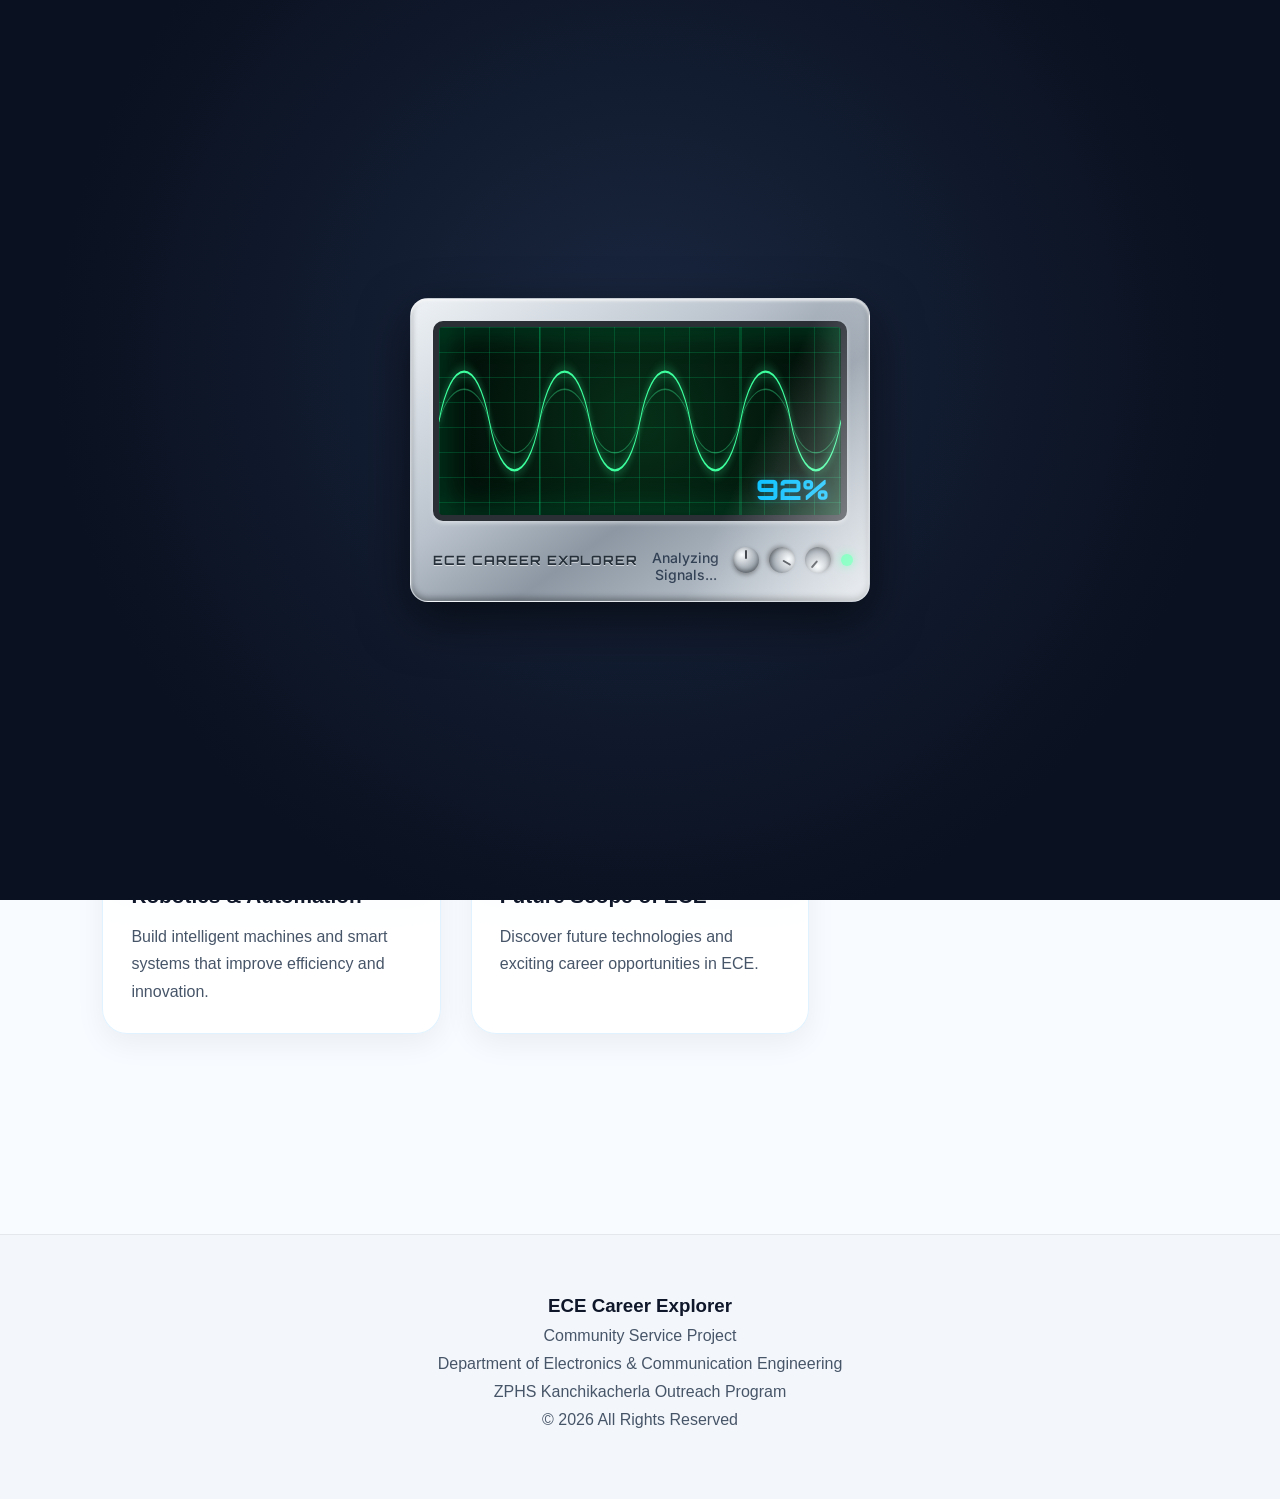
==== commit 78e749a7: "Describe your update here" ====
--- a/about.html
+++ b/about.html
@@ -5,11 +5,11 @@
 <head>
     <meta charset="UTF-8">
     <meta name="viewport" content="width=device-width, initial-scale=1.0">
-    <title>ECE Career Explorer</title>
+    <title>About ECE | ECE Career Explorer</title>
 
     <link rel="stylesheet" href="style.css">
 
-    <link href="https://fonts.googleapis.com/css2?family=Orbitron:wght@400;600;700&family=Poppins:wght@300;400;500;600&display=swap"
+    <link href="https://fonts.googleapis.com/css2?family=Orbitron:wght@400;600;700&family=Inter:wght@300;400;500;600;700&display=swap"
         rel="stylesheet">
 
     <link rel="stylesheet"
@@ -31,7 +31,7 @@
 
     
 
-    <a href="index.html" class="home-icon">
+    <a href="index.html" class="home-icon" aria-label="Home">
     <i class="fas fa-house"></i>
 </a>
 
@@ -39,7 +39,7 @@
     ECE Career Explorer
 </div>
 
-    <div class="menu-toggle" onclick="toggleMenu()">
+    <div class="menu-toggle" onclick="toggleMenu()" role="button" tabindex="0" aria-label="Open menu">
     ☰
 </div>
 
@@ -188,32 +188,30 @@
 
 <div id="loader">
 
-    <div class="cro-screen">
-
-        <h2>ECE CAREER EXPLORER</h2>
-
-        <svg class="cro-wave" viewBox="0 0 600 120">
-
-            <path
-            d="M0 60
-               C50 0,100 120,150 60
-               S250 0,300 60
-               S400 120,450 60
-               S550 0,600 60"/>
-
-        </svg>
-
-        <p id="loading-text">
-            Initializing CRO...
-        </p>
-
-        <div class="loading-percent">
-            0%
-        </div>
-
+
+    <div class="cro-device">
+        <div class="cro-screen">
+            <div class="cro-grid"></div>
+            <svg class="cro-trace" viewBox="0 0 1200 200" preserveAspectRatio="none">
+                <path class="cro-line cro-line--dim" d="M0,100 C37,55 113,55 150,100 S263,145 300,100 S413,55 450,100 S563,145 600,100 S713,55 750,100 S863,145 900,100 S1013,55 1050,100 S1163,145 1200,100"/>
+                <path class="cro-line" d="M0,100 C37,30 113,30 150,100 S263,170 300,100 S413,30 450,100 S563,170 600,100 S713,30 750,100 S863,170 900,100 S1013,30 1050,100 S1163,170 1200,100"/>
+            </svg>
+            <div class="cro-readout"><span class="loading-percent">0%</span></div>
+        </div>
+        <div class="cro-controls">
+            <div class="cro-brand">ECE CAREER EXPLORER</div>
+            <p id="loading-text">Initializing CRO...</p>
+            <div class="cro-knob-row">
+                <span class="cro-knob"></span>
+                <span class="cro-knob"></span>
+                <span class="cro-knob"></span>
+                <span class="cro-led"></span>
+            </div>
+        </div>
     </div>
 
 </div>
+
 
 <script src="script.js"></script>
 
--- a/style.css
+++ b/style.css
@@ -35,7 +35,7 @@
         rgba(230,245,255,0.75),
         rgba(230,245,255,0.75)
     ),
-    url("assets/images/circuit-bg.png");
+    url("assets/images/circuit-bg.webp");
     background-size:cover;
     background-position:center;
     background-repeat:no-repeat;
@@ -819,7 +819,7 @@
     transform:translateY(0);
 }
 
-/* ---------- LOADER ---------- */
+/* ---------- LOADER (CRO / OSCILLOSCOPE DEVICE) ---------- */
 
 #loader{
     position:fixed;
@@ -827,8 +827,7 @@
     left:0;
     width:100%;
     height:100%;
-    background:rgba(232,244,255,.92);
-    backdrop-filter:blur(10px);
+    background:radial-gradient(circle at 50% 40%,#1a2740,#0a1120 70%);
     display:flex;
     justify-content:center;
     align-items:center;
@@ -836,45 +835,190 @@
     transition:opacity .8s ease;
 }
 
+/* metallic instrument body */
+.cro-device{
+    width:90%;
+    max-width:460px;
+    padding:22px 22px 18px;
+    border-radius:18px;
+    background:linear-gradient(145deg,#eef2f6,#b9c2cc 40%,#8c97a3 60%,#d2dae2);
+    box-shadow:
+        0 18px 50px rgba(0,0,0,.55),
+        inset 0 2px 3px rgba(255,255,255,.75),
+        inset 0 -3px 6px rgba(0,0,0,.35);
+    border:1px solid rgba(255,255,255,.4);
+    position:relative;
+    overflow:hidden;
+}
+
+/* metallic shine sweep across the chassis */
+.cro-device::before{
+    content:"";
+    position:absolute;
+    inset:0;
+    background:linear-gradient(115deg,transparent 32%,rgba(255,255,255,.6) 48%,transparent 64%);
+    background-size:250% 100%;
+    animation:metalSheen 4.5s linear infinite;
+    pointer-events:none;
+    z-index:3;
+}
+
+/* phosphor screen */
 .cro-screen{
-    width:90%;
-    max-width:420px;
-    padding:20px;
-    background:rgba(255,255,255,0.55);
-    backdrop-filter:blur(12px);
-    border:1px solid rgba(0,200,255,.25);
-    border-radius:20px;
-    box-shadow:0 8px 25px rgba(0,162,255,.15);
-    text-align:center;
-}
-
-.cro-screen h2{
-    color:#0f172a;
+    position:relative;
+    height:200px;
+    border-radius:10px;
+    background:radial-gradient(circle at 50% 50%,#063018,#02110a 80%);
+    border:6px solid #2a2f36;
+    box-shadow:
+        inset 0 0 35px rgba(0,255,140,.25),
+        inset 0 0 8px rgba(0,0,0,.9),
+        0 2px 4px rgba(255,255,255,.5);
+    overflow:hidden;
+}
+
+/* graticule grid */
+.cro-grid{
+    position:absolute;
+    inset:0;
+    background-image:
+        linear-gradient(rgba(0,255,140,.16) 1px,transparent 1px),
+        linear-gradient(90deg,rgba(0,255,140,.16) 1px,transparent 1px);
+    background-size:25px 25px;
+}
+
+.cro-grid::after{
+    content:"";
+    position:absolute;
+    inset:0;
+    background-image:
+        linear-gradient(rgba(0,255,140,.32) 1px,transparent 1px),
+        linear-gradient(90deg,rgba(0,255,140,.32) 1px,transparent 1px);
+    background-size:50% 50%;
+    background-position:center;
+}
+
+/* oscilloscope trace — wider than screen, sweeps left seamlessly */
+.cro-trace{
+    position:absolute;
+    top:0;
+    left:0;
+    width:200%;
+    height:100%;
+    animation:croSweep 2.4s linear infinite;
+}
+
+.cro-line{
+    fill:none;
+    stroke:#3dff9e;
+    stroke-width:2.5;
+    stroke-linecap:round;
+    stroke-linejoin:round;
+    filter:drop-shadow(0 0 6px rgba(61,255,158,.9));
+}
+
+.cro-line--dim{
+    stroke:rgba(61,255,158,.35);
+    stroke-width:1.5;
+    filter:none;
+}
+
+.cro-readout{
+    position:absolute;
+    bottom:8px;
+    right:12px;
     font-family:'Orbitron',sans-serif;
-    font-size:1.2rem;
-    margin-bottom:15px;
-}
-
-.cro-wave{
-    width:75%;
-    height:45px;
-    margin:0 auto;
-}
-
-.cro-wave path{
-    fill:none;
-    stroke:#00bfff;
-    stroke-width:4;
-    stroke-linecap:round;
-    filter:drop-shadow(0 0 12px rgba(0,191,255,.7));
-    stroke-dasharray:1200;
-    stroke-dashoffset:1200;
-    animation:waveMove 2s linear infinite;
-}
-
-@keyframes waveMove{
-    from{ stroke-dashoffset:1200; }
-    to{ stroke-dashoffset:0; }
+}
+
+.loading-percent{
+    font-size:22px;
+    font-weight:800;
+    color:#3dff9e;
+    text-shadow:0 0 10px rgba(61,255,158,.7);
+}
+
+/* control panel below the screen */
+.cro-controls{
+    display:flex;
+    align-items:center;
+    justify-content:space-between;
+    gap:14px;
+    margin-top:16px;
+    position:relative;
+    z-index:2;
+}
+
+.cro-brand{
+    font-family:'Orbitron',sans-serif;
+    font-size:.8rem;
+    font-weight:700;
+    letter-spacing:1px;
+    color:#26303a;
+    text-shadow:0 1px 0 rgba(255,255,255,.6);
+    white-space:nowrap;
+}
+
+#loading-text{
+    flex:1;
+    text-align:center;
+    font-family:'Inter',sans-serif;
+    font-size:12px;
+    font-weight:500;
+    color:#2c3640;
+}
+
+.cro-knob-row{
+    display:flex;
+    align-items:center;
+    gap:10px;
+}
+
+.cro-knob{
+    width:26px;
+    height:26px;
+    border-radius:50%;
+    background:radial-gradient(circle at 35% 30%,#fafdff,#7d8893 70%,#5a636d);
+    box-shadow:inset 0 -2px 4px rgba(0,0,0,.45),0 2px 4px rgba(0,0,0,.4);
+    position:relative;
+}
+
+.cro-knob::after{
+    content:"";
+    position:absolute;
+    top:3px;
+    left:50%;
+    width:2px;
+    height:9px;
+    background:#2a2f36;
+    transform:translateX(-50%);
+    border-radius:2px;
+}
+
+.cro-knob:nth-child(2){ transform:rotate(120deg); }
+.cro-knob:nth-child(3){ transform:rotate(220deg); }
+
+.cro-led{
+    width:12px;
+    height:12px;
+    border-radius:50%;
+    background:#3dff9e;
+    box-shadow:0 0 10px rgba(61,255,158,.9);
+    animation:ledBlink 1s steps(1) infinite;
+}
+
+@keyframes croSweep{
+    from{ transform:translateX(0); }
+    to{ transform:translateX(-50%); }
+}
+
+@keyframes metalSheen{
+    0%{ background-position:150% 0; }
+    100%{ background-position:-150% 0; }
+}
+
+@keyframes ledBlink{
+    0%,50%{ opacity:1; }
+    51%,100%{ opacity:.35; }
 }
 
 #loading-text{
@@ -1079,13 +1223,124 @@
     }
 
     /* --- Loader --- */
-    .cro-screen{
-        width:92%;
-        max-width:350px;
-        padding:15px;
-    }
-
-    .cro-screen h2{ font-size:1rem; }
-    .cro-wave{ height:40px; }
-    #loading-text{ font-size:13px; }
-}
+    .cro-device{
+        max-width:340px;
+        padding:16px;
+    }
+
+    .cro-screen{ height:150px; }
+    .cro-brand{ font-size:.7rem; }
+    #loading-text{ font-size:11px; }
+}
+
+
+
+/* ---------- KEYBOARD FOCUS VISIBILITY ---------- */
+
+nav a:focus-visible,
+.menu-toggle:focus-visible,
+.home-icon:focus-visible,
+.primary-btn:focus-visible,
+.secondary-btn:focus-visible,
+.card-btn:focus-visible,
+.quiz-btn:focus-visible,
+.ece-card a:focus-visible,
+.back-arrow:focus-visible{
+    outline:3px solid #00a2ff;
+    outline-offset:3px;
+    border-radius:8px;
+}
+
+
+
+
+/* ============================================================
+   METALLIC SHINE + FLOATING CARDS
+   ============================================================ */
+
+.ece-card,
+.career-card,
+.future-card,
+.roadmap-card,
+.team-card,
+.info-card,
+.stat-card,
+.quiz-card{
+    position:relative;
+    overflow:hidden;
+    animation:cardFloat 6s ease-in-out infinite;
+}
+
+/* metallic sheen sweep across each card */
+.ece-card::after,
+.career-card::after,
+.future-card::after,
+.roadmap-card::after,
+.team-card::after,
+.info-card::after,
+.stat-card::after,
+.quiz-card::after{
+    content:"";
+    position:absolute;
+    top:0;
+    left:-150%;
+    width:60%;
+    height:100%;
+    background:linear-gradient(
+        115deg,
+        transparent 0%,
+        rgba(255,255,255,.55) 50%,
+        transparent 100%
+    );
+    transform:skewX(-20deg);
+    pointer-events:none;
+    z-index:1;
+    animation:cardSheen 6.5s ease-in-out infinite;
+}
+
+/* pause the float on hover so the existing lift stays clean */
+.ece-card:hover,
+.career-card:hover,
+.future-card:hover,
+.roadmap-card:hover,
+.team-card:hover,
+.info-card:hover,
+.stat-card:hover,
+.quiz-card:hover{
+    animation:none;
+}
+
+/* stagger timing so cards don't move/shine in unison */
+.ece-card:nth-child(2n){ animation-delay:1.2s; }
+.ece-card:nth-child(3n){ animation-delay:2.4s; }
+.career-card:nth-child(2n){ animation-delay:1.2s; }
+.career-card:nth-child(3n){ animation-delay:2.4s; }
+.stat-card:nth-child(2n){ animation-delay:1s; }
+.stat-card:nth-child(3n){ animation-delay:2s; }
+.roadmap-card:nth-child(2n){ animation-delay:1.5s; }
+
+.ece-card:nth-child(2n)::after{ animation-delay:1.6s; }
+.ece-card:nth-child(3n)::after{ animation-delay:3s; }
+.career-card:nth-child(2n)::after{ animation-delay:1.6s; }
+.stat-card:nth-child(3n)::after{ animation-delay:2.2s; }
+
+@keyframes cardFloat{
+    0%{ transform:translateY(0); }
+    50%{ transform:translateY(-7px); }
+    100%{ transform:translateY(0); }
+}
+
+@keyframes cardSheen{
+    0%{ left:-150%; }
+    45%{ left:150%; }
+    100%{ left:150%; }
+}
+
+/* respect reduced-motion preferences */
+@media (prefers-reduced-motion: reduce){
+    .ece-card,.career-card,.future-card,.roadmap-card,
+    .team-card,.info-card,.stat-card,.quiz-card{ animation:none; }
+    .ece-card::after,.career-card::after,.future-card::after,
+    .roadmap-card::after,.team-card::after,.info-card::after,
+    .stat-card::after,.quiz-card::after{ display:none; }
+}
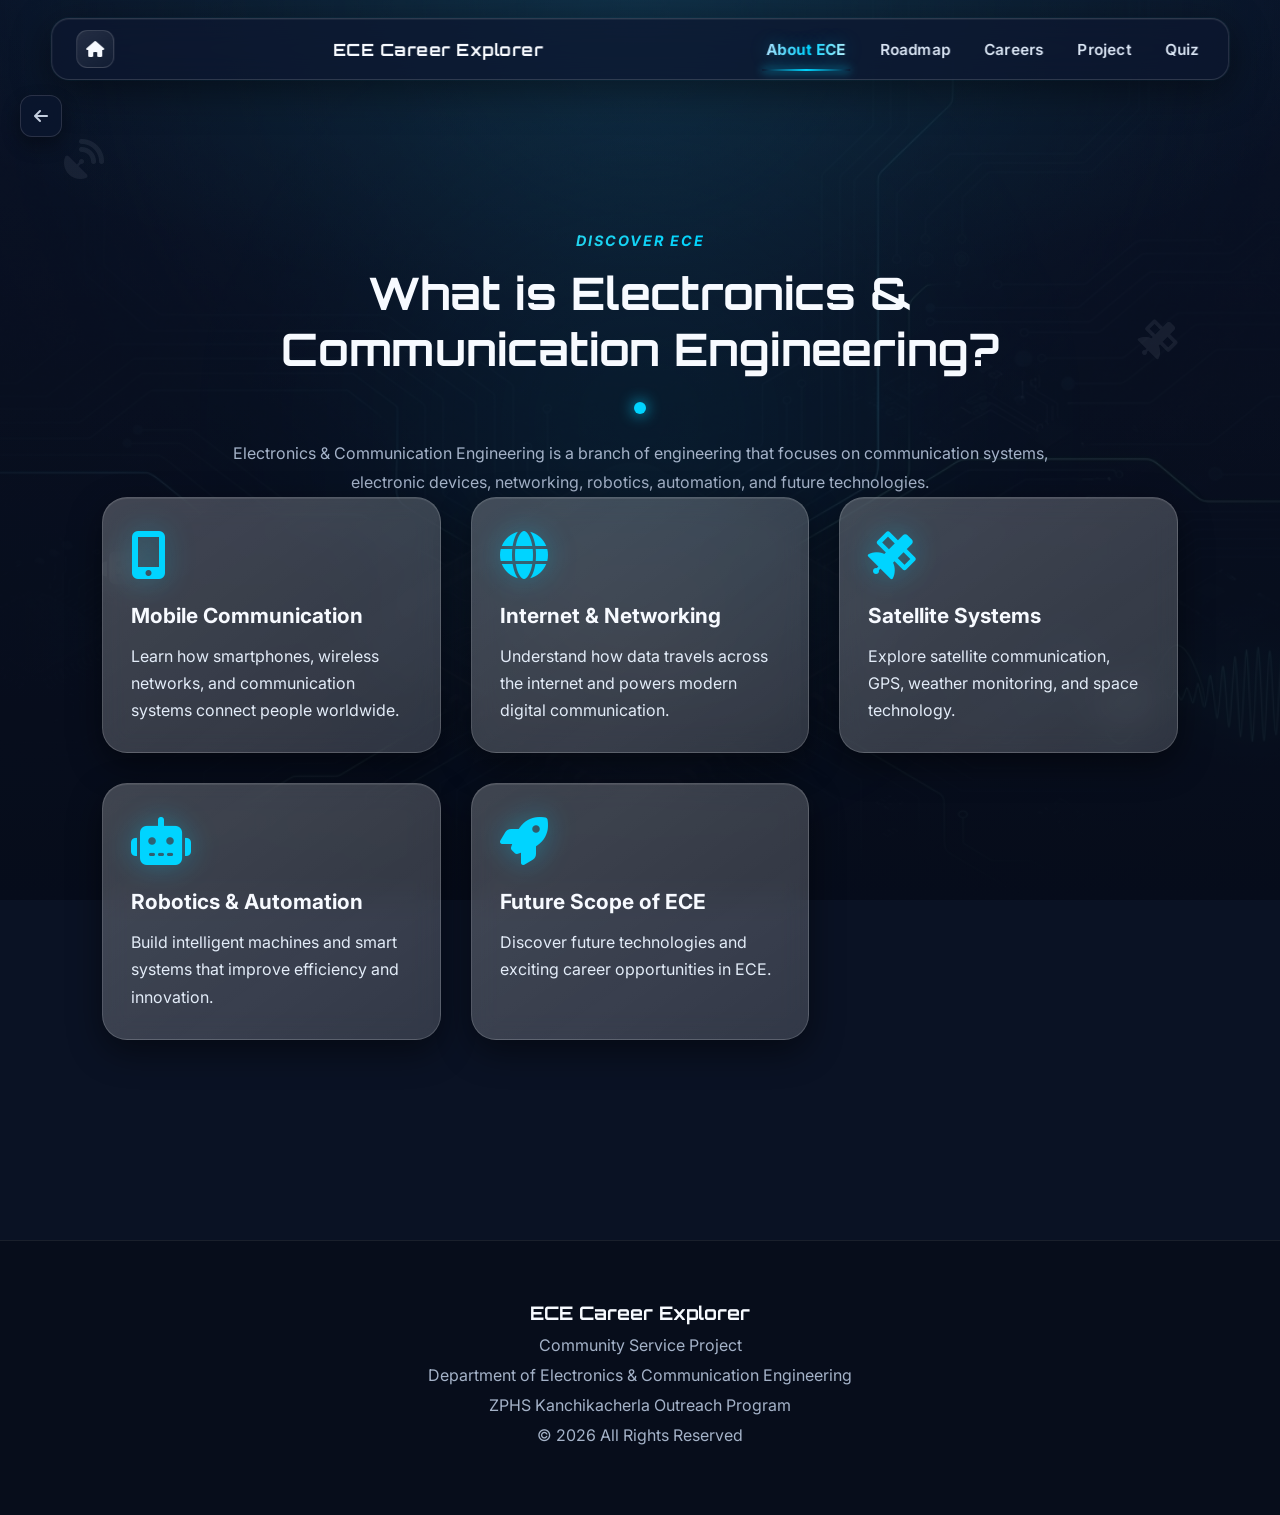
==== commit 48e6bc04: "Stable backup after update" ====
--- a/about.html
+++ b/about.html
@@ -1,4 +1,3 @@
-
 <!DOCTYPE html>
 <html lang="en">
 
@@ -7,6 +6,16 @@
     <meta name="viewport" content="width=device-width, initial-scale=1.0">
     <title>About ECE | ECE Career Explorer</title>
 
+    <meta name="description" content="What is Electronics & Communication Engineering? Learn about mobile communication, networking, satellite systems, robotics and the future scope of ECE.">
+
+    <meta property="og:title" content="About ECE | ECE Career Explorer">
+    <meta property="og:description" content="Discover Electronics & Communication Engineering — communication systems, networking, satellites, robotics and automation.">
+    <meta property="og:type" content="website">
+    <meta property="og:image" content="assets/images/site-bg.png">
+    <meta property="og:url" content="about.html">
+    <meta name="twitter:card" content="summary_large_image">
+
+    <link rel="icon" href="favicon.svg" type="image/svg+xml">
     <link rel="stylesheet" href="style.css">
 
     <link href="https://fonts.googleapis.com/css2?family=Orbitron:wght@400;600;700&family=Inter:wght@300;400;500;600;700&display=swap"
@@ -21,47 +30,45 @@
     <div class="background"></div>
     <div class="circuit-overlay"></div>
 
-    <div class="floating-icon icon1">📡</div>
-    <div class="floating-icon icon2">🛰️</div>
-    <div class="floating-icon icon3">🤖</div>
-    <div class="floating-icon icon4">💻</div>
+    <div class="floating-icon icon1"><i class="fas fa-satellite-dish"></i></div>
+    <div class="floating-icon icon2"><i class="fas fa-satellite"></i></div>
+    <div class="floating-icon icon3"><i class="fas fa-robot"></i></div>
+    <div class="floating-icon icon4"><i class="fas fa-laptop-code"></i></div>
 
     <!-- Navbar -->
     <nav>
 
-    
-
-    <a href="index.html" class="home-icon" aria-label="Home">
-    <i class="fas fa-house"></i>
-</a>
-
-<div class="logo">
-    ECE Career Explorer
-</div>
-
-    <div class="menu-toggle" onclick="toggleMenu()" role="button" tabindex="0" aria-label="Open menu">
-    ☰
-</div>
-
-    <ul id="nav-links">
-
-        <li><a href="about.html" class="active">About ECE</a></li>
-
-        <li><a href="roadmap.html">Roadmap</a></li>
-
-        <li><a href="careers.html">Careers</a></li>
-
-        <li><a href="project.html">Project</a></li>
-
-        <li><a href="quiz.html">Quiz</a></li>
-
-    </ul>
+        <a href="index.html" class="home-icon" aria-label="Home">
+            <i class="fas fa-house"></i>
+        </a>
+
+        <div class="logo">
+            ECE Career Explorer
+        </div>
+
+        <div class="menu-toggle" onclick="toggleMenu()" role="button" tabindex="0" aria-label="Open menu" aria-expanded="false" aria-controls="nav-links">
+            ☰
+        </div>
+
+        <ul id="nav-links">
+
+            <li><a href="about.html" class="active">About ECE</a></li>
+
+            <li><a href="roadmap.html">Roadmap</a></li>
+
+            <li><a href="careers.html">Careers</a></li>
+
+            <li><a href="project.html">Project</a></li>
+
+            <li><a href="quiz.html">Quiz</a></li>
+
+        </ul>
 
     </nav>
 
-<div class="back-arrow" onclick="history.back()">
-    <i class="fas fa-arrow-left"></i>
-</div>
+    <div class="back-arrow" onclick="history.back()" role="button" tabindex="0" aria-label="Go back">
+        <i class="fas fa-arrow-left"></i>
+    </div>
 
     <!-- What is ECE -->
     <section id="about-ece" class="ece-section fade-in">
@@ -94,7 +101,7 @@
 
             <div class="ece-card">
 
-                <div class="icon">📱</div>
+                <div class="icon"><i class="fas fa-mobile-screen-button"></i></div>
 
                 <h3>Mobile Communication</h3>
 
@@ -108,7 +115,7 @@
 
             <div class="ece-card">
 
-                <div class="icon">🌐</div>
+                <div class="icon"><i class="fas fa-globe"></i></div>
 
                 <h3>Internet & Networking</h3>
 
@@ -121,7 +128,7 @@
 
             <div class="ece-card">
 
-                <div class="icon">🛰️</div>
+                <div class="icon"><i class="fas fa-satellite"></i></div>
 
                 <h3>Satellite Systems</h3>
 
@@ -134,7 +141,7 @@
 
             <div class="ece-card">
 
-                <div class="icon">🤖</div>
+                <div class="icon"><i class="fas fa-robot"></i></div>
 
                 <h3>Robotics & Automation</h3>
 
@@ -144,76 +151,76 @@
                 </p>
 
             </div>
-            <div class="ece-card">
-
-            <div class="icon">🚀</div>
-
-            <h3>Future Scope of ECE</h3>
-
-            <p>
-            Discover future technologies and exciting
-            career opportunities in ECE.
-            </p>
-
-            </div>
+
+            <div class="ece-card">
+
+                <div class="icon"><i class="fas fa-rocket"></i></div>
+
+                <h3>Future Scope of ECE</h3>
+
+                <p>
+                    Discover future technologies and exciting
+                    career opportunities in ECE.
+                </p>
+
+            </div>
+
         </div>
 
     </section>
 
 
-    
-<!-- Footer -->
-
-<footer class="footer">
-
-    <h3>ECE Career Explorer</h3>
-
-    <p>Community Service Project</p>
-
-    <p>
-        Department of Electronics &
-        Communication Engineering
-    </p>
-
-    <p>
-        ZPHS Kanchikacherla Outreach Program
-    </p>
-
-    <p>
-        © 2026 All Rights Reserved
-    </p>
-
-</footer>
-
-
-<div id="loader">
-
-
-    <div class="cro-device">
-        <div class="cro-screen">
-            <div class="cro-grid"></div>
-            <svg class="cro-trace" viewBox="0 0 1200 200" preserveAspectRatio="none">
-                <path class="cro-line cro-line--dim" d="M0,100 C37,55 113,55 150,100 S263,145 300,100 S413,55 450,100 S563,145 600,100 S713,55 750,100 S863,145 900,100 S1013,55 1050,100 S1163,145 1200,100"/>
-                <path class="cro-line" d="M0,100 C37,30 113,30 150,100 S263,170 300,100 S413,30 450,100 S563,170 600,100 S713,30 750,100 S863,170 900,100 S1013,30 1050,100 S1163,170 1200,100"/>
-            </svg>
-            <div class="cro-readout"><span class="loading-percent">0%</span></div>
-        </div>
-        <div class="cro-controls">
-            <div class="cro-brand">ECE CAREER EXPLORER</div>
-            <p id="loading-text">Initializing CRO...</p>
-            <div class="cro-knob-row">
-                <span class="cro-knob"></span>
-                <span class="cro-knob"></span>
-                <span class="cro-knob"></span>
-                <span class="cro-led"></span>
-            </div>
-        </div>
+    <!-- Footer -->
+
+    <footer class="footer">
+
+        <h3>ECE Career Explorer</h3>
+
+        <p>Community Service Project</p>
+
+        <p>
+            Department of Electronics &
+            Communication Engineering
+        </p>
+
+        <p>
+            ZPHS Kanchikacherla Outreach Program
+        </p>
+
+        <p>
+            © 2026 All Rights Reserved
+        </p>
+
+    </footer>
+
+
+    <div id="loader">
+
+        <div class="cro-device">
+            <div class="cro-screen">
+                <div class="cro-grid"></div>
+                <svg class="cro-trace" viewBox="0 0 1200 200" preserveAspectRatio="none">
+                    <path class="cro-line cro-line--dim" d="M0,100 C37,55 113,55 150,100 S263,145 300,100 S413,55 450,100 S563,145 600,100 S713,55 750,100 S863,145 900,100 S1013,55 1050,100 S1163,145 1200,100"/>
+                    <path class="cro-line" d="M0,100 C37,30 113,30 150,100 S263,170 300,100 S413,30 450,100 S563,170 600,100 S713,30 750,100 S863,170 900,100 S1013,30 1050,100 S1163,170 1200,100"/>
+                </svg>
+                <div class="cro-readout"><span class="loading-percent">0%</span></div>
+            </div>
+            <div class="cro-controls">
+                <div class="cro-brand">ECE CAREER EXPLORER</div>
+                <p id="loading-text">Initializing CRO...</p>
+                <div class="cro-knob-row">
+                    <span class="cro-knob"></span>
+                    <span class="cro-knob"></span>
+                    <span class="cro-knob"></span>
+                    <span class="cro-led"></span>
+                </div>
+            </div>
+        </div>
+
     </div>
 
-</div>
-
-
-<script src="script.js"></script>
+
+    <script src="script.js"></script>
 
 </body>
 </html>
--- a/style.css
+++ b/style.css
@@ -1,11 +1,25 @@
 /* ============================================================
-   ECE CAREER EXPLORER — Clean Deduplicated Stylesheet
-   Light circuit theme · white glass cards · Orbitron/Poppins
+   ECE CAREER EXPLORER — Unified Dark "Instrument" Theme
+   Deep navy base · phosphor-green + cyan accents · metallic cards
+   Inter (body) · Orbitron (display) — matches the CRO loader
    ============================================================ */
 
-html{
-    scroll-behavior:smooth;
-}
+:root{
+    --bg-0:#0a1224;
+    --bg-1:#0d1730;
+    --panel:rgba(255,255,255,.085);
+    --panel-2:rgba(255,255,255,.12);
+    --border:rgba(255,255,255,.14);
+    --border-glow:rgba(0,212,255,.40);
+    --text:#dbe6f5;
+    --head:#f7faff;
+    --muted:#a4b2c8;
+    --cyan:#00d4ff;
+    --teal:#22d3ee;
+    --green:#3dff9e;
+}
+
+html{ scroll-behavior:smooth; }
 
 *{
     margin:0;
@@ -15,14 +29,15 @@
 }
 
 body{
-    font-family:'Poppins',sans-serif;
-    background:#f8fbff;
-    color:#0f172a;
+    font-family:'Inter',sans-serif;
+    background:var(--bg-0);
+    color:var(--text);
     overflow-x:hidden;
     padding-top:110px;
-}
-
-/* ---------- BACKGROUND ---------- */
+    -webkit-font-smoothing:antialiased;
+}
+
+/* ---------- SHARED BACKGROUND (loader "opened up") ---------- */
 
 .background{
     position:fixed;
@@ -31,41 +46,44 @@
     width:100%;
     height:100%;
     background:
-    linear-gradient(
-        rgba(230,245,255,0.75),
-        rgba(230,245,255,0.75)
-    ),
-    url("assets/images/circuit-bg.webp");
-    background-size:cover;
-    background-position:center;
-    background-repeat:no-repeat;
+        radial-gradient(120% 80% at 50% -10%,rgba(34,211,238,.16),transparent 55%),
+        radial-gradient(90% 70% at 50% 0%,rgba(61,255,158,.08),transparent 60%),
+        linear-gradient(180deg,#0c1630 0%,#0a1224 45%,#070d1c 100%);
     z-index:-2;
 }
 
 .background::after{
     content:"";
     position:absolute;
-    width:600px;
-    height:600px;
-    top:20%;
-    left:-150px;
-    background:radial-gradient(
-        circle,
-        rgba(0,200,255,.18),
-        transparent 70%
-    );
-    filter:blur(80px);
+    width:700px;
+    height:700px;
+    top:8%;
+    left:50%;
+    transform:translateX(-50%);
+    background:radial-gradient(circle,rgba(0,212,255,.14),transparent 70%);
+    filter:blur(90px);
     pointer-events:none;
 }
 
+/* faint circuit texture for depth */
 .circuit-overlay{
-    display:none;
+    position:fixed;
+    inset:0;
+    background:
+        linear-gradient(180deg,rgba(10,18,36,.55),rgba(7,13,28,.78)),
+        url("assets/images/site-bg.png");
+    background-size:cover;
+    background-position:center;
+    background-attachment:fixed;
+    opacity:.5;
+    z-index:-1;
+    pointer-events:none;
 }
 
 .floating-icon{
     position:fixed;
     font-size:40px;
-    opacity:0.08;
+    opacity:0.07;
     z-index:0;
     pointer-events:none;
     animation:float 8s ease-in-out infinite;
@@ -89,42 +107,43 @@
     top:18px;
     left:50%;
     transform:translateX(-50%);
-
     width:92%;
     max-width:1200px;
-
     display:flex;
     justify-content:space-between;
     align-items:center;
-
     padding:12px 22px;
-
-    background:rgba(255,255,255,.92);
+    background:rgba(13,23,48,.72);
     backdrop-filter:blur(20px);
-    border:1px solid rgba(0,150,255,.12);
-    border-radius:20px;
-    box-shadow:0 8px 30px rgba(0,0,0,.06);
-
+    border:1px solid var(--border);
+    border-radius:18px;
+    box-shadow:
+        0 10px 40px rgba(0,0,0,.45),
+        inset 0 1px 0 rgba(255,255,255,.06),
+        0 0 0 1px rgba(0,212,255,.05);
     z-index:9998;
 }
 
 .home-icon{
-    width:34px;
-    height:34px;
+    width:36px;
+    height:36px;
     font-size:15px;
     display:flex;
     align-items:center;
     justify-content:center;
-    border-radius:10px;
-    background:rgba(0,212,255,.08);
-    color:#0f172a;
+    border-radius:11px;
+    background:linear-gradient(145deg,rgba(255,255,255,.10),rgba(255,255,255,.03));
+    border:1px solid var(--border);
+    color:var(--head);
     text-decoration:none;
     flex-shrink:0;
     transition:.3s;
 }
 
 .home-icon:hover{
-    background:rgba(0,212,255,.20);
+    color:var(--cyan);
+    border-color:var(--border-glow);
+    box-shadow:0 0 18px rgba(0,212,255,.35);
     transform:translateY(-2px);
 }
 
@@ -133,35 +152,68 @@
     align-items:center;
     gap:10px;
     font-family:'Orbitron',sans-serif;
-    font-size:1.1rem;
+    font-size:1.05rem;
     font-weight:700;
-    color:#0f172a;
+    letter-spacing:.5px;
+    color:var(--head);
     white-space:nowrap;
 }
 
 #nav-links{
     display:flex;
     list-style:none;
-    gap:28px;
+    gap:26px;
     align-items:center;
 }
 
 nav a{
+    position:relative;
     text-decoration:none;
-    color:#0f172a;
+    color:var(--text);
     font-size:0.95rem;
-    transition:.3s;
-}
-
-nav ul li a:hover,
-nav a:hover{
-    color:#00d4ff;
-    text-shadow:0 0 10px rgba(0,212,255,.4);
-}
-
-.active{
-    color:#00d4ff !important;
-    font-weight:600;
+    font-weight:500;
+    padding:4px 2px;
+    transition:color .3s;
+}
+
+/* animated metallic / cyan shine sweep on hover & active */
+nav #nav-links a:hover,
+nav #nav-links a.active{
+    background:linear-gradient(
+        100deg,
+        #cfe8ff 0%,
+        var(--cyan) 25%,
+        #ffffff 50%,
+        var(--teal) 75%,
+        #cfe8ff 100%
+    );
+    background-size:220% auto;
+    -webkit-background-clip:text;
+    background-clip:text;
+    -webkit-text-fill-color:transparent;
+    color:transparent;
+    animation:textShine 2.2s linear infinite;
+    text-shadow:0 0 18px rgba(0,212,255,.35);
+}
+
+nav #nav-links a.active{
+    font-weight:700;
+}
+
+nav #nav-links a.active::after{
+    content:"";
+    position:absolute;
+    left:0;
+    right:0;
+    bottom:-6px;
+    height:2px;
+    background:linear-gradient(90deg,transparent,var(--cyan),transparent);
+    box-shadow:0 0 10px var(--cyan);
+}
+
+@keyframes textShine{
+    0%{ background-position:0% center; }
+    100%{ background-position:220% center; }
 }
 
 /* Hamburger — hidden on desktop */
@@ -171,11 +223,12 @@
     height:46px;
     align-items:center;
     justify-content:center;
-    background:white;
+    background:linear-gradient(145deg,rgba(255,255,255,.10),rgba(255,255,255,.03));
+    border:1px solid var(--border);
     border-radius:12px;
-    box-shadow:0 4px 15px rgba(0,0,0,.1);
+    box-shadow:0 4px 15px rgba(0,0,0,.4);
     font-size:24px;
-    color:#0f172a;
+    color:var(--head);
     cursor:pointer;
 }
 
@@ -190,19 +243,23 @@
     display:flex;
     align-items:center;
     justify-content:center;
-    background:rgba(255,255,255,.9);
+    background:rgba(13,23,48,.8);
     backdrop-filter:blur(10px);
+    border:1px solid var(--border);
     border-radius:12px;
-    box-shadow:0 8px 20px rgba(0,0,0,.08);
-    color:#0f172a;
+    box-shadow:0 8px 20px rgba(0,0,0,.4);
+    color:var(--text);
     cursor:pointer;
-    opacity:.85;
+    opacity:.9;
     z-index:9999;
+    transition:.3s;
 }
 
 .back-arrow:hover{
     transform:translateY(-2px);
-    background:#e0f7ff;
+    color:var(--cyan);
+    border-color:var(--border-glow);
+    box-shadow:0 0 18px rgba(0,212,255,.3);
 }
 
 /* ---------- HERO ---------- */
@@ -225,10 +282,7 @@
     max-width:1100px;
 }
 
-.hero-left{
-    flex:1;
-    width:100%;
-}
+.hero-left{ flex:1; width:100%; }
 
 .hero-right{
     flex:1;
@@ -242,7 +296,10 @@
     margin-top:20px;
     font-size:1.2rem;
     max-width:800px;
-    color:#475569;
+    margin-left:auto;
+    margin-right:auto;
+    color:var(--muted);
+    line-height:1.8;
 }
 
 .metal-title{
@@ -250,7 +307,12 @@
     font-family:'Orbitron',sans-serif;
     font-size:4.5rem;
     font-weight:700;
-    color:#0f172a;
+    line-height:1.05;
+    background:linear-gradient(180deg,#ffffff 0%,#9fdcff 55%,#3aa8ff 100%);
+    -webkit-background-clip:text;
+    background-clip:text;
+    -webkit-text-fill-color:transparent;
+    text-shadow:0 0 40px rgba(0,212,255,.25);
 }
 
 .buttons{
@@ -268,30 +330,27 @@
     cursor:pointer;
     border-radius:12px;
     font-size:1rem;
+    font-weight:600;
     transition:.4s ease;
     text-decoration:none;
 }
 
 .primary-btn{
     background:linear-gradient(135deg,#00d4ff,#6a5cff);
-    color:white;
+    color:#06121f;
+    box-shadow:0 8px 24px rgba(0,180,255,.3);
 }
 
 .secondary-btn{
-    background:transparent;
-    border:1px solid rgba(0,150,255,.2);
-    color:#0f172a;
+    background:rgba(255,255,255,.04);
+    border:1px solid var(--border);
+    color:var(--head);
 }
 
 .primary-btn:hover,
 .secondary-btn:hover{
     transform:translateY(-5px);
-    box-shadow:0 0 25px rgba(0,255,255,.4);
-}
-
-@keyframes shine{
-    0%{ background-position:-200%; }
-    100%{ background-position:200%; }
+    box-shadow:0 0 28px rgba(0,212,255,.45);
 }
 
 /* ---------- STATS ---------- */
@@ -308,29 +367,23 @@
     width:220px;
     padding:25px;
     text-align:center;
-    background:rgba(255,255,255,.92);
-    backdrop-filter:blur(20px);
-    border:1px solid rgba(0,150,255,.12);
-    border-radius:20px;
-    box-shadow:0 10px 30px rgba(0,0,0,.06);
-    transition:.4s;
-}
-
-.stat-card:hover{
-    transform:translateY(-10px);
-    box-shadow:0 0 25px rgba(0,255,255,.2);
 }
 
 .stat-card h2{
-    color:#00d4ff;
+    color:var(--cyan);
+    font-family:'Orbitron',sans-serif;
+    font-size:2rem;
     margin-bottom:10px;
-}
+    text-shadow:0 0 18px rgba(0,212,255,.3);
+}
+
+.stat-card p{ color:var(--head); font-weight:600; }
 
 .stat-card span{
     display:block;
     margin-top:10px;
     font-size:0.8rem;
-    color:#9ea7b8;
+    color:var(--muted);
 }
 
 /* ---------- SECTION TITLE ---------- */
@@ -342,22 +395,23 @@
 }
 
 .section-title span{
-    color:#00d4ff;
+    color:var(--teal);
     letter-spacing:2px;
     font-size:0.9rem;
     font-weight:600;
+    text-transform:uppercase;
 }
 
 .section-title h2{
     margin-top:15px;
     font-size:2.8rem;
     font-family:'Orbitron',sans-serif;
-    color:#0f172a;
+    color:var(--head);
 }
 
 .section-title p{
     margin-top:20px;
-    color:#475569;
+    color:var(--muted);
     line-height:1.8;
 }
 
@@ -372,18 +426,18 @@
 .premium-divider span{
     width:120px;
     height:2px;
-    background:linear-gradient(90deg,transparent,#00d4ff,transparent);
+    background:linear-gradient(90deg,transparent,var(--cyan),transparent);
 }
 
 .divider-dot{
     width:12px;
     height:12px;
     border-radius:50%;
-    background:#00d4ff;
-    box-shadow:0 0 15px #00d4ff;
-}
-
-/* ---------- SHARED CARD GRID SECTIONS ---------- */
+    background:var(--cyan);
+    box-shadow:0 0 15px var(--cyan);
+}
+
+/* ---------- SHARED SECTIONS ---------- */
 
 .ece-section,
 .career-section,
@@ -407,22 +461,105 @@
 }
 
 .career-grid,
-.future-grid{
-    margin-top:70px;
-}
-
-/* glass card base */
+.future-grid{ margin-top:70px; }
+
+/* ---------- METALLIC GLASS CARD BASE ---------- */
+
 .ece-card,
 .career-card,
 .future-card,
 .stat-card,
 .team-card,
 .roadmap-card,
-.info-card{
-    background:rgba(255,255,255,.92);
-    backdrop-filter:blur(20px);
-    border:1px solid rgba(0,150,255,.12);
-    box-shadow:0 10px 30px rgba(0,0,0,.06);
+.info-card,
+.about-card,
+.feature-card,
+.quiz-card,
+.about-project-card,
+.project-title-card,
+.objective-card{
+    position:relative;
+    isolation:isolate;
+    overflow:hidden;
+    background:
+        linear-gradient(145deg,rgba(255,255,255,.08),rgba(255,255,255,.02)) ,
+        var(--panel);
+    border:1px solid var(--border);
+    border-radius:20px;
+    box-shadow:
+        0 12px 34px rgba(0,0,0,.45),
+        inset 0 1px 0 rgba(255,255,255,.08);
+    backdrop-filter:blur(14px);
+    animation:cardFloat 7s ease-in-out infinite;
+}
+
+/* brushed-metal sheen sweep */
+.ece-card::after,
+.career-card::after,
+.future-card::after,
+.stat-card::after,
+.team-card::after,
+.roadmap-card::after,
+.info-card::after,
+.about-card::after,
+.feature-card::after,
+.quiz-card::after,
+.about-project-card::after,
+.project-title-card::after,
+.objective-card::after{
+    content:"";
+    position:absolute;
+    inset:0;
+    z-index:-1;
+    background:linear-gradient(115deg,transparent 38%,rgba(255,255,255,.14) 50%,transparent 62%);
+    background-size:250% 100%;
+    background-position:150% 0;
+    animation:cardSheen 6s linear infinite;
+    pointer-events:none;
+}
+
+/* staggered timing so the grid feels alive, not uniform */
+.ece-card:nth-child(2n),
+.career-card:nth-child(2n),
+.future-card:nth-child(2n),
+.info-card:nth-child(2n),
+.team-card:nth-child(2n){ animation-delay:-2.3s; }
+
+.ece-card:nth-child(3n),
+.career-card:nth-child(3n),
+.future-card:nth-child(3n),
+.info-card:nth-child(3n),
+.team-card:nth-child(3n){ animation-delay:-4.1s; }
+
+.ece-card::after{ animation-delay:-1s; }
+.ece-card:nth-child(2n)::after{ animation-delay:-3s; }
+.ece-card:nth-child(3n)::after{ animation-delay:-5s; }
+
+@keyframes cardFloat{
+    0%{ transform:translateY(0); }
+    50%{ transform:translateY(-8px); }
+    100%{ transform:translateY(0); }
+}
+
+@keyframes cardSheen{
+    0%{ background-position:150% 0; }
+    60%,100%{ background-position:-150% 0; }
+}
+
+/* hover: pause float, clean lift + glow */
+.ece-card:hover,
+.career-card:hover,
+.future-card:hover,
+.stat-card:hover,
+.team-card:hover,
+.roadmap-card:hover,
+.info-card:hover{
+    animation-play-state:paused;
+    transform:translateY(-10px);
+    border-color:var(--border-glow);
+    box-shadow:
+        0 20px 44px rgba(0,0,0,.55),
+        0 0 30px rgba(0,212,255,.22);
 }
 
 .ece-card{
@@ -431,24 +568,16 @@
     min-height:120px;
     display:flex;
     flex-direction:column;
-    transition:0.4s ease;
     width:100%;
-}
-
-.ece-card:hover,
-.career-card:hover,
-.future-card:hover{
-    transform:translateY(-10px);
-    box-shadow:0 0 30px rgba(0,212,255,0.2);
-    border-color:rgba(0,212,255,0.4);
 }
 
 .icon,
 .career-icon,
 .future-icon,
-.team-icon{
+.team-icon,
+.info-icon{
     font-size:3rem;
-    margin-bottom:20px;
+    margin-bottom:18px;
 }
 
 .ece-card h3,
@@ -456,31 +585,32 @@
 .future-card h3{
     margin-bottom:15px;
     font-size:1.3rem;
-    color:#0f172a;
+    color:var(--head);
 }
 
 .ece-card p,
 .career-card p,
 .future-card p{
-    color:#475569;
+    color:var(--muted);
     line-height:1.7;
 }
 
 .ece-card a{
     margin-top:auto;
     display:inline-block;
-    color:#00d4ff;
+    color:var(--cyan);
     text-decoration:none;
     font-weight:600;
     padding:10px 20px;
-    border:1px solid #00d4ff;
+    border:1px solid rgba(0,212,255,.4);
     border-radius:10px;
     transition:0.3s;
 }
 
 .ece-card a:hover{
-    background:#00d4ff;
-    color:#fff;
+    background:var(--cyan);
+    color:#06121f;
+    box-shadow:0 0 18px rgba(0,212,255,.4);
 }
 
 .card-btn{
@@ -492,17 +622,17 @@
     border:none;
     border-radius:14px;
     background:linear-gradient(135deg,#00cfff,#009dff);
-    color:white;
+    color:#06121f;
     font-size:1rem;
     font-weight:700;
     text-decoration:none;
     transition:.3s ease;
-    box-shadow:0 8px 20px rgba(0,180,255,.25);
+    box-shadow:0 8px 20px rgba(0,180,255,.3);
 }
 
 .card-btn:hover{
     transform:translateY(-3px);
-    box-shadow:0 12px 25px rgba(0,180,255,.35);
+    box-shadow:0 12px 28px rgba(0,180,255,.45);
 }
 
 .career-card,
@@ -510,7 +640,6 @@
     border-radius:25px;
     padding:35px;
     text-align:center;
-    transition:0.4s ease;
 }
 
 /* ---------- ROADMAP ---------- */
@@ -528,13 +657,6 @@
     border-radius:25px;
     padding:30px;
     text-align:center;
-    transition:0.4s ease;
-}
-
-.roadmap-card:hover{
-    transform:translateY(-8px);
-    border-color:rgba(0,212,255,0.4);
-    box-shadow:0 0 30px rgba(0,212,255,0.15);
 }
 
 .roadmap-card h3,
@@ -542,18 +664,19 @@
 .roadmap-step h3{
     margin-bottom:15px;
     font-size:1.5rem;
-    color:#0f172a !important;
+    color:var(--head) !important;
 }
 
 .roadmap-card p{
-    color:#475569 !important;
+    color:var(--muted) !important;
     line-height:1.8;
 }
 
 .roadmap-arrow{
     font-size:2rem;
-    color:#00d4ff;
+    color:var(--cyan);
     margin:25px 0;
+    text-shadow:0 0 15px rgba(0,212,255,.4);
 }
 
 .roadmap-branches{
@@ -576,39 +699,39 @@
 .about-card,
 .feature-card{
     width:100%;
-    min-height:auto;
     padding:30px;
 }
 
 .about-project-card{
     max-width:900px;
     margin:60px auto 0;
-    background:rgba(255,255,255,.92);
-    backdrop-filter:blur(20px);
-    border:1px solid rgba(0,150,255,.12);
-    box-shadow:0 10px 30px rgba(0,0,0,.06);
+    padding:40px;
     border-radius:25px;
-    padding:40px;
-}
-
-.about-project-card h3{
+}
+
+.about-project-card h3,
+.objective-card h3{
     text-align:center;
     margin-bottom:20px;
-}
-
-.about-project-card p{
+    color:var(--head);
+}
+
+.about-project-card p,
+.objective-card p{
     text-align:center;
-    color:#475569;
+    color:var(--muted);
     line-height:1.8;
-}
-
-.project-details{
-    margin-top:30px;
-}
+    max-width:700px;
+    margin-left:auto;
+    margin-right:auto;
+}
+
+.project-details{ margin-top:30px; }
 
 .detail-item{
     padding:15px 0;
-    border-bottom:1px solid rgba(0,0,0,0.06);
+    border-bottom:1px solid rgba(255,255,255,.08);
+    color:var(--text);
 }
 
 .team-grid{
@@ -622,52 +745,42 @@
     border-radius:25px;
     padding:30px;
     text-align:center;
-    transition:.4s;
-}
-
-.team-card:hover{
-    transform:translateY(-8px);
-    border-color:rgba(0,212,255,0.4);
-    box-shadow:0 0 25px rgba(0,212,255,0.2);
-}
-
-.team-card span{
-    color:#00d4ff;
-}
+    color:var(--text);
+}
+
+.team-card h3{ color:var(--head); }
+.team-card span{ color:var(--teal); }
 
 /* ---------- PROJECT OVERVIEW ---------- */
 
-.project-overview{
-    margin-top:60px;
-}
+.project-overview{ margin-top:60px; }
 
 .project-title-card{
-    background:rgba(255,255,255,.92);
-    border:1px solid rgba(0,150,255,.12);
-    box-shadow:0 10px 30px rgba(0,0,0,.06);
-    border-radius:25px;
     padding:50px;
     text-align:center;
     margin-bottom:40px;
+    border-radius:25px;
 }
 
 .project-badge{
     display:inline-block;
     padding:10px 20px;
     border-radius:30px;
-    background:rgba(0,212,255,0.08);
-    border:1px solid rgba(0,212,255,0.2);
-    color:#00d4ff;
+    background:rgba(0,212,255,.10);
+    border:1px solid rgba(0,212,255,.3);
+    color:var(--cyan);
     margin-bottom:20px;
+    font-weight:600;
 }
 
 .project-title-card h3{
     font-size:2rem;
     margin-bottom:20px;
+    color:var(--head);
 }
 
 .project-title-card p{
-    color:#475569;
+    color:var(--muted);
     max-width:700px;
     margin:auto;
 }
@@ -683,36 +796,15 @@
     border-radius:20px;
     padding:30px;
     text-align:center;
-    transition:.4s;
-}
-
-.info-card:hover{
-    transform:translateY(-8px);
-    box-shadow:0 0 25px rgba(0,212,255,0.2);
-}
-
-.info-icon{
-    font-size:2.5rem;
-    margin-bottom:15px;
-}
+}
+
+.info-card h3{ color:var(--head); }
+.info-card p{ color:var(--muted); }
 
 .objective-card{
-    background:rgba(255,255,255,.92);
-    border:1px solid rgba(0,150,255,.12);
-    box-shadow:0 10px 30px rgba(0,0,0,.06);
-    border-radius:25px;
     padding:40px;
     text-align:center;
-}
-
-.objective-card h3{
-    margin-bottom:20px;
-}
-
-.objective-card p{
-    color:#475569;
-    max-width:700px;
-    margin:auto;
+    border-radius:25px;
 }
 
 /* ---------- QUIZ ---------- */
@@ -723,9 +815,6 @@
 }
 
 .quiz-card{
-    background:rgba(255,255,255,.92);
-    border:1px solid rgba(0,150,255,.12);
-    box-shadow:0 10px 30px rgba(0,0,0,.06);
     border-radius:20px;
     padding:30px;
     margin-bottom:25px;
@@ -733,6 +822,7 @@
 
 .quiz-card h3{
     margin-bottom:20px;
+    color:var(--head);
 }
 
 .quiz-card label,
@@ -741,13 +831,25 @@
 .quiz-question label{
     display:block;
     margin:12px 0;
+    padding:12px 16px;
     cursor:pointer;
-    color:#334155 !important;
+    color:#dbe6f5 !important;
     font-weight:500 !important;
     opacity:1 !important;
+    background:rgba(255,255,255,.03);
+    border:1px solid var(--border);
+    border-radius:12px;
+    transition:.25s;
+}
+
+.quiz-card label:hover{
+    border-color:var(--border-glow);
+    background:rgba(0,212,255,.07);
 }
 
 input[type="radio"]{
+    accent-color:var(--cyan);
+    margin-right:10px;
     opacity:1 !important;
 }
 
@@ -757,16 +859,16 @@
     border:none;
     border-radius:15px;
     font-size:1rem;
-    font-weight:600;
-    color:white;
-    background:linear-gradient(135deg,#00d4ff,#5b5bff);
+    font-weight:700;
+    color:#06121f;
+    background:linear-gradient(135deg,#00d4ff,#5b8bff);
     cursor:pointer;
     transition:.4s;
 }
 
 .quiz-btn:hover{
     transform:translateY(-3px);
-    box-shadow:0 0 20px rgba(0,212,255,.3);
+    box-shadow:0 0 22px rgba(0,212,255,.4);
 }
 
 #quiz-result{
@@ -774,6 +876,8 @@
     text-align:center;
     font-size:1.3rem;
     font-weight:600;
+    color:var(--green);
+    text-shadow:0 0 16px rgba(61,255,158,.35);
 }
 
 /* ---------- FOOTER ---------- */
@@ -783,30 +887,31 @@
     text-align:center;
     padding:60px 20px;
     margin-top:80px;
-    border-top:1px solid rgba(0,0,0,.06);
-    color:#475569;
-    background:rgba(0,0,0,.02);
-}
-
-footer h3{
-    color:#0f172a;
+    border-top:1px solid rgba(255,255,255,.08);
+    color:var(--muted);
+    background:rgba(0,0,0,.25);
+}
+
+footer h3,
+.footer h3{
+    color:var(--head);
+    font-family:'Orbitron',sans-serif;
+    margin-bottom:10px;
 }
 
 footer p,
 .footer p{
     margin:10px 0;
-    color:#475569;
-}
-
-/* ---------- SCROLL OFFSET FOR ANCHORS ---------- */
+    color:var(--muted);
+}
+
+/* ---------- SCROLL OFFSET ---------- */
 
 #about-ece,
 #roadmap,
-#careers{
-    scroll-margin-top:120px;
-}
-
-/* ---------- FADE-IN ANIMATION ---------- */
+#careers{ scroll-margin-top:120px; }
+
+/* ---------- FADE-IN ---------- */
 
 .fade-in{
     opacity:0;
@@ -819,7 +924,9 @@
     transform:translateY(0);
 }
 
-/* ---------- LOADER (CRO / OSCILLOSCOPE DEVICE) ---------- */
+/* ============================================================
+   LOADER — COMPACT CRO / OSCILLOSCOPE INSTRUMENT
+   ============================================================ */
 
 #loader{
     position:fixed;
@@ -827,7 +934,9 @@
     left:0;
     width:100%;
     height:100%;
-    background:radial-gradient(circle at 50% 40%,#1a2740,#0a1120 70%);
+    background:
+        radial-gradient(120% 80% at 50% 38%,rgba(34,211,238,.12),transparent 55%),
+        radial-gradient(circle at 50% 40%,#15223c,#0a1120 72%);
     display:flex;
     justify-content:center;
     align-items:center;
@@ -835,15 +944,15 @@
     transition:opacity .8s ease;
 }
 
-/* metallic instrument body */
+/* compact metallic instrument body */
 .cro-device{
     width:90%;
-    max-width:460px;
-    padding:22px 22px 18px;
-    border-radius:18px;
+    max-width:340px;
+    padding:16px 16px 13px;
+    border-radius:15px;
     background:linear-gradient(145deg,#eef2f6,#b9c2cc 40%,#8c97a3 60%,#d2dae2);
     box-shadow:
-        0 18px 50px rgba(0,0,0,.55),
+        0 16px 44px rgba(0,0,0,.6),
         inset 0 2px 3px rgba(255,255,255,.75),
         inset 0 -3px 6px rgba(0,0,0,.35);
     border:1px solid rgba(255,255,255,.4);
@@ -851,7 +960,6 @@
     overflow:hidden;
 }
 
-/* metallic shine sweep across the chassis */
 .cro-device::before{
     content:"";
     position:absolute;
@@ -863,28 +971,26 @@
     z-index:3;
 }
 
-/* phosphor screen */
 .cro-screen{
     position:relative;
-    height:200px;
-    border-radius:10px;
+    height:150px;
+    border-radius:9px;
     background:radial-gradient(circle at 50% 50%,#063018,#02110a 80%);
-    border:6px solid #2a2f36;
+    border:5px solid #2a2f36;
     box-shadow:
-        inset 0 0 35px rgba(0,255,140,.25),
+        inset 0 0 30px rgba(0,255,140,.25),
         inset 0 0 8px rgba(0,0,0,.9),
         0 2px 4px rgba(255,255,255,.5);
     overflow:hidden;
 }
 
-/* graticule grid */
 .cro-grid{
     position:absolute;
     inset:0;
     background-image:
         linear-gradient(rgba(0,255,140,.16) 1px,transparent 1px),
         linear-gradient(90deg,rgba(0,255,140,.16) 1px,transparent 1px);
-    background-size:25px 25px;
+    background-size:20px 20px;
 }
 
 .cro-grid::after{
@@ -892,13 +998,12 @@
     position:absolute;
     inset:0;
     background-image:
-        linear-gradient(rgba(0,255,140,.32) 1px,transparent 1px),
-        linear-gradient(90deg,rgba(0,255,140,.32) 1px,transparent 1px);
+        linear-gradient(rgba(0,255,140,.3) 1px,transparent 1px),
+        linear-gradient(90deg,rgba(0,255,140,.3) 1px,transparent 1px);
     background-size:50% 50%;
     background-position:center;
 }
 
-/* oscilloscope trace — wider than screen, sweeps left seamlessly */
 .cro-trace{
     position:absolute;
     top:0;
@@ -925,32 +1030,32 @@
 
 .cro-readout{
     position:absolute;
-    bottom:8px;
-    right:12px;
+    bottom:6px;
+    right:10px;
     font-family:'Orbitron',sans-serif;
 }
 
 .loading-percent{
-    font-size:22px;
+    font-size:19px;
     font-weight:800;
     color:#3dff9e;
     text-shadow:0 0 10px rgba(61,255,158,.7);
-}
-
-/* control panel below the screen */
+    font-family:'Orbitron',sans-serif;
+}
+
 .cro-controls{
     display:flex;
     align-items:center;
     justify-content:space-between;
-    gap:14px;
-    margin-top:16px;
+    gap:12px;
+    margin-top:12px;
     position:relative;
     z-index:2;
 }
 
 .cro-brand{
     font-family:'Orbitron',sans-serif;
-    font-size:.8rem;
+    font-size:.6rem;
     font-weight:700;
     letter-spacing:1px;
     color:#26303a;
@@ -962,7 +1067,7 @@
     flex:1;
     text-align:center;
     font-family:'Inter',sans-serif;
-    font-size:12px;
+    font-size:10px;
     font-weight:500;
     color:#2c3640;
 }
@@ -970,12 +1075,12 @@
 .cro-knob-row{
     display:flex;
     align-items:center;
-    gap:10px;
+    gap:8px;
 }
 
 .cro-knob{
-    width:26px;
-    height:26px;
+    width:20px;
+    height:20px;
     border-radius:50%;
     background:radial-gradient(circle at 35% 30%,#fafdff,#7d8893 70%,#5a636d);
     box-shadow:inset 0 -2px 4px rgba(0,0,0,.45),0 2px 4px rgba(0,0,0,.4);
@@ -985,10 +1090,10 @@
 .cro-knob::after{
     content:"";
     position:absolute;
-    top:3px;
+    top:2px;
     left:50%;
     width:2px;
-    height:9px;
+    height:7px;
     background:#2a2f36;
     transform:translateX(-50%);
     border-radius:2px;
@@ -998,8 +1103,8 @@
 .cro-knob:nth-child(3){ transform:rotate(220deg); }
 
 .cro-led{
-    width:12px;
-    height:12px;
+    width:10px;
+    height:10px;
     border-radius:50%;
     background:#3dff9e;
     box-shadow:0 0 10px rgba(61,255,158,.9);
@@ -1021,49 +1126,19 @@
     51%,100%{ opacity:.35; }
 }
 
-#loading-text{
-    color:#334155;
-    margin-top:12px;
-    font-size:14px;
-    font-weight:500;
-}
-
-.loading-percent{
-    margin-top:10px;
-    font-size:28px;
-    font-weight:800;
-    color:#00bfff;
-    text-shadow:0 0 10px rgba(0,191,255,.3);
-    font-family:'Orbitron',sans-serif;
-}
-
 /* ============================================================
    DESKTOP ENHANCEMENTS
    ============================================================ */
 
 @media(min-width:1024px){
-
-    .metal-title{
-        font-size:5rem;
-    }
-
-    .hero{
-        min-height:65vh;
-    }
-
-    .hero p{
-        max-width:900px;
-    }
-
-    .home-icon{
-        width:36px;
-        height:36px;
-        font-size:16px;
-    }
+    .metal-title{ font-size:5rem; }
+    .hero{ min-height:65vh; }
+    .hero p{ max-width:900px; }
+    .home-icon{ width:38px; height:38px; font-size:16px; }
 }
 
 /* ============================================================
-   MOBILE  (max-width:768px)
+   MOBILE (max-width:768px)
    ============================================================ */
 
 @media(max-width:768px){
@@ -1074,11 +1149,8 @@
         width:100%;
     }
 
-    body{
-        padding-top:100px;
-    }
-
-    /* --- Navbar: home left, logo center, hamburger right --- */
+    body{ padding-top:100px; }
+
     nav{
         display:grid !important;
         grid-template-columns:46px 1fr 46px;
@@ -1097,7 +1169,7 @@
     .logo{
         justify-self:center;
         text-align:center;
-        font-size:1.1rem;
+        font-size:1rem;
         white-space:nowrap;
         overflow:hidden;
         text-overflow:ellipsis;
@@ -1117,17 +1189,16 @@
         width:230px;
         flex-direction:column;
         gap:8px;
-        background:rgba(255,255,255,.97);
-        backdrop-filter:blur(15px);
+        background:rgba(13,23,48,.97);
+        backdrop-filter:blur(16px);
+        border:1px solid var(--border);
         border-radius:18px;
         padding:12px;
-        box-shadow:0 15px 35px rgba(0,0,0,.12);
+        box-shadow:0 15px 40px rgba(0,0,0,.55);
         z-index:9999;
     }
 
-    #nav-links.active{
-        display:flex;
-    }
+    #nav-links.active{ display:flex; }
 
     #nav-links li{
         list-style:none;
@@ -1140,15 +1211,14 @@
         padding:14px 16px;
         border-radius:12px;
         font-size:0.95rem;
-        color:#0f172a;
+        color:var(--text);
         font-weight:600;
     }
 
     #nav-links li a:hover{
-        background:#e0f7ff;
-    }
-
-    /* --- Hero / typography --- */
+        background:rgba(0,212,255,.10);
+    }
+
     .hero-content{
         flex-direction:column;
         justify-content:center;
@@ -1157,9 +1227,7 @@
         margin:auto;
     }
 
-    .hero-right{
-        display:none;
-    }
+    .hero-right{ display:none; }
 
     .metal-title{
         font-size:2.3rem !important;
@@ -1177,7 +1245,6 @@
         max-width:300px;
     }
 
-    /* --- Grids collapse to single column --- */
     .ece-grid,
     .career-grid,
     .future-grid,
@@ -1198,9 +1265,7 @@
         padding:20px !important;
     }
 
-    .ece-card h3{
-        font-size:1.4rem !important;
-    }
+    .ece-card h3{ font-size:1.4rem !important; }
 
     .ece-card p{
         font-size:1rem !important;
@@ -1212,7 +1277,6 @@
         height:auto !important;
     }
 
-    /* --- Back arrow --- */
     .back-arrow{
         width:40px;
         height:40px;
@@ -1222,18 +1286,16 @@
         z-index:9999 !important;
     }
 
-    /* --- Loader --- */
     .cro-device{
-        max-width:340px;
-        padding:16px;
-    }
-
-    .cro-screen{ height:150px; }
-    .cro-brand{ font-size:.7rem; }
-    #loading-text{ font-size:11px; }
-}
-
-
+        width:88%;
+        max-width:300px;
+        padding:13px;
+    }
+
+    .cro-screen{ height:130px; }
+    .cro-brand{ font-size:.52rem; }
+    #loading-text{ font-size:9px; }
+}
 
 /* ---------- KEYBOARD FOCUS VISIBILITY ---------- */
 
@@ -1246,101 +1308,136 @@
 .quiz-btn:focus-visible,
 .ece-card a:focus-visible,
 .back-arrow:focus-visible{
-    outline:3px solid #00a2ff;
+    outline:3px solid #00d4ff;
     outline-offset:3px;
     border-radius:8px;
 }
 
+/* ---------- REDUCED MOTION ---------- */
+
+@media(prefers-reduced-motion:reduce){
+    .ece-card,
+    .career-card,
+    .future-card,
+    .stat-card,
+    .team-card,
+    .roadmap-card,
+    .info-card,
+    .about-card,
+    .feature-card,
+    .quiz-card,
+    .about-project-card,
+    .project-title-card,
+    .objective-card,
+    .ece-card::after,
+    .career-card::after,
+    .future-card::after,
+    .stat-card::after,
+    .team-card::after,
+    .roadmap-card::after,
+    .info-card::after,
+    .floating-icon,
+    nav #nav-links a:hover,
+    nav #nav-links a.active,
+    .cro-trace,
+    .cro-line,
+    .cro-led,
+    .cro-device::before,
+    #loading-text{
+        animation:none !important;
+    }
+
+    .cro-line{ filter:none !important; }
+}
 
 
 
 /* ============================================================
-   METALLIC SHINE + FLOATING CARDS
+   REFINEMENTS — navbar polish, typography emphasis, icon glyphs
    ============================================================ */
 
+/* Floating decorative icons now use Font Awesome glyphs */
+.floating-icon i{
+    font-size:inherit;
+    line-height:1;
+}
+
+/* Eyebrow / section label — tasteful bold + italic hierarchy */
+.section-title span{
+    display:inline-block;
+    font-style:italic;
+    font-weight:700;
+    background:linear-gradient(90deg,var(--teal),var(--cyan));
+    -webkit-background-clip:text;
+    background-clip:text;
+    -webkit-text-fill-color:transparent;
+    color:transparent;
+}
+
+.section-title h2{ font-weight:700; }
+
+/* Card icon glyphs */
+.icon i,
+.career-icon i,
+.future-icon i,
+.team-icon i,
+.info-icon i{
+    color:var(--cyan);
+    filter:drop-shadow(0 0 14px rgba(0,212,255,.35));
+}
+
+.ece-card h3 i,
+.career-card h3 i,
+.future-card h3 i,
+.roadmap-card h3 i,
+.about-project-card h3 i,
+.objective-card h3 i{
+    color:var(--cyan);
+    margin-right:8px;
+}
+
+.ece-card a i{ margin-right:7px; }
+
+/* Lift card surfaces to read as clean frosted light-on-dark panels */
 .ece-card,
 .career-card,
 .future-card,
+.team-card,
 .roadmap-card,
-.team-card,
 .info-card,
-.stat-card,
-.quiz-card{
-    position:relative;
-    overflow:hidden;
-    animation:cardFloat 6s ease-in-out infinite;
-}
-
-/* metallic sheen sweep across each card */
-.ece-card::after,
-.career-card::after,
-.future-card::after,
-.roadmap-card::after,
-.team-card::after,
-.info-card::after,
-.stat-card::after,
-.quiz-card::after{
-    content:"";
-    position:absolute;
-    top:0;
-    left:-150%;
-    width:60%;
-    height:100%;
-    background:linear-gradient(
-        115deg,
-        transparent 0%,
-        rgba(255,255,255,.55) 50%,
-        transparent 100%
-    );
-    transform:skewX(-20deg);
-    pointer-events:none;
-    z-index:1;
-    animation:cardSheen 6.5s ease-in-out infinite;
-}
-
-/* pause the float on hover so the existing lift stays clean */
-.ece-card:hover,
-.career-card:hover,
-.future-card:hover,
-.roadmap-card:hover,
-.team-card:hover,
-.info-card:hover,
-.stat-card:hover,
-.quiz-card:hover{
-    animation:none;
-}
-
-/* stagger timing so cards don't move/shine in unison */
-.ece-card:nth-child(2n){ animation-delay:1.2s; }
-.ece-card:nth-child(3n){ animation-delay:2.4s; }
-.career-card:nth-child(2n){ animation-delay:1.2s; }
-.career-card:nth-child(3n){ animation-delay:2.4s; }
-.stat-card:nth-child(2n){ animation-delay:1s; }
-.stat-card:nth-child(3n){ animation-delay:2s; }
-.roadmap-card:nth-child(2n){ animation-delay:1.5s; }
-
-.ece-card:nth-child(2n)::after{ animation-delay:1.6s; }
-.ece-card:nth-child(3n)::after{ animation-delay:3s; }
-.career-card:nth-child(2n)::after{ animation-delay:1.6s; }
-.stat-card:nth-child(3n)::after{ animation-delay:2.2s; }
-
-@keyframes cardFloat{
-    0%{ transform:translateY(0); }
-    50%{ transform:translateY(-7px); }
-    100%{ transform:translateY(0); }
-}
-
-@keyframes cardSheen{
-    0%{ left:-150%; }
-    45%{ left:150%; }
-    100%{ left:150%; }
-}
-
-/* respect reduced-motion preferences */
-@media (prefers-reduced-motion: reduce){
-    .ece-card,.career-card,.future-card,.roadmap-card,
-    .team-card,.info-card,.stat-card,.quiz-card{ animation:none; }
-    .ece-card::after,.career-card::after,.future-card::after,
-    .roadmap-card::after,.team-card::after,.info-card::after,
-    .stat-card::after,.quiz-card::after{ display:none; }
-}
+.about-card,
+.feature-card,
+.quiz-card,
+.about-project-card,
+.project-title-card,
+.objective-card{
+    background:
+        linear-gradient(145deg,rgba(255,255,255,.13),rgba(255,255,255,.05)),
+        var(--panel-2);
+    border-color:rgba(255,255,255,.16);
+}
+
+.ece-card p,
+.career-card p,
+.future-card p,
+.quiz-card label{
+    color:#e3ecf8 !important;
+}
+
+/* Navbar — tighter, clearer active/hover state */
+nav{ padding:11px 24px; gap:18px; }
+
+nav #nav-links a{
+    padding:6px 4px;
+    font-weight:600;
+    letter-spacing:.2px;
+}
+
+.menu-toggle[aria-expanded="true"]{
+    border-color:var(--border-glow);
+    box-shadow:0 0 16px rgba(0,212,255,.3);
+}
+
+/* Key term emphasis helper */
+strong, b{ color:var(--head); font-weight:700; }
+em, i.term{ color:var(--teal); font-style:italic; }
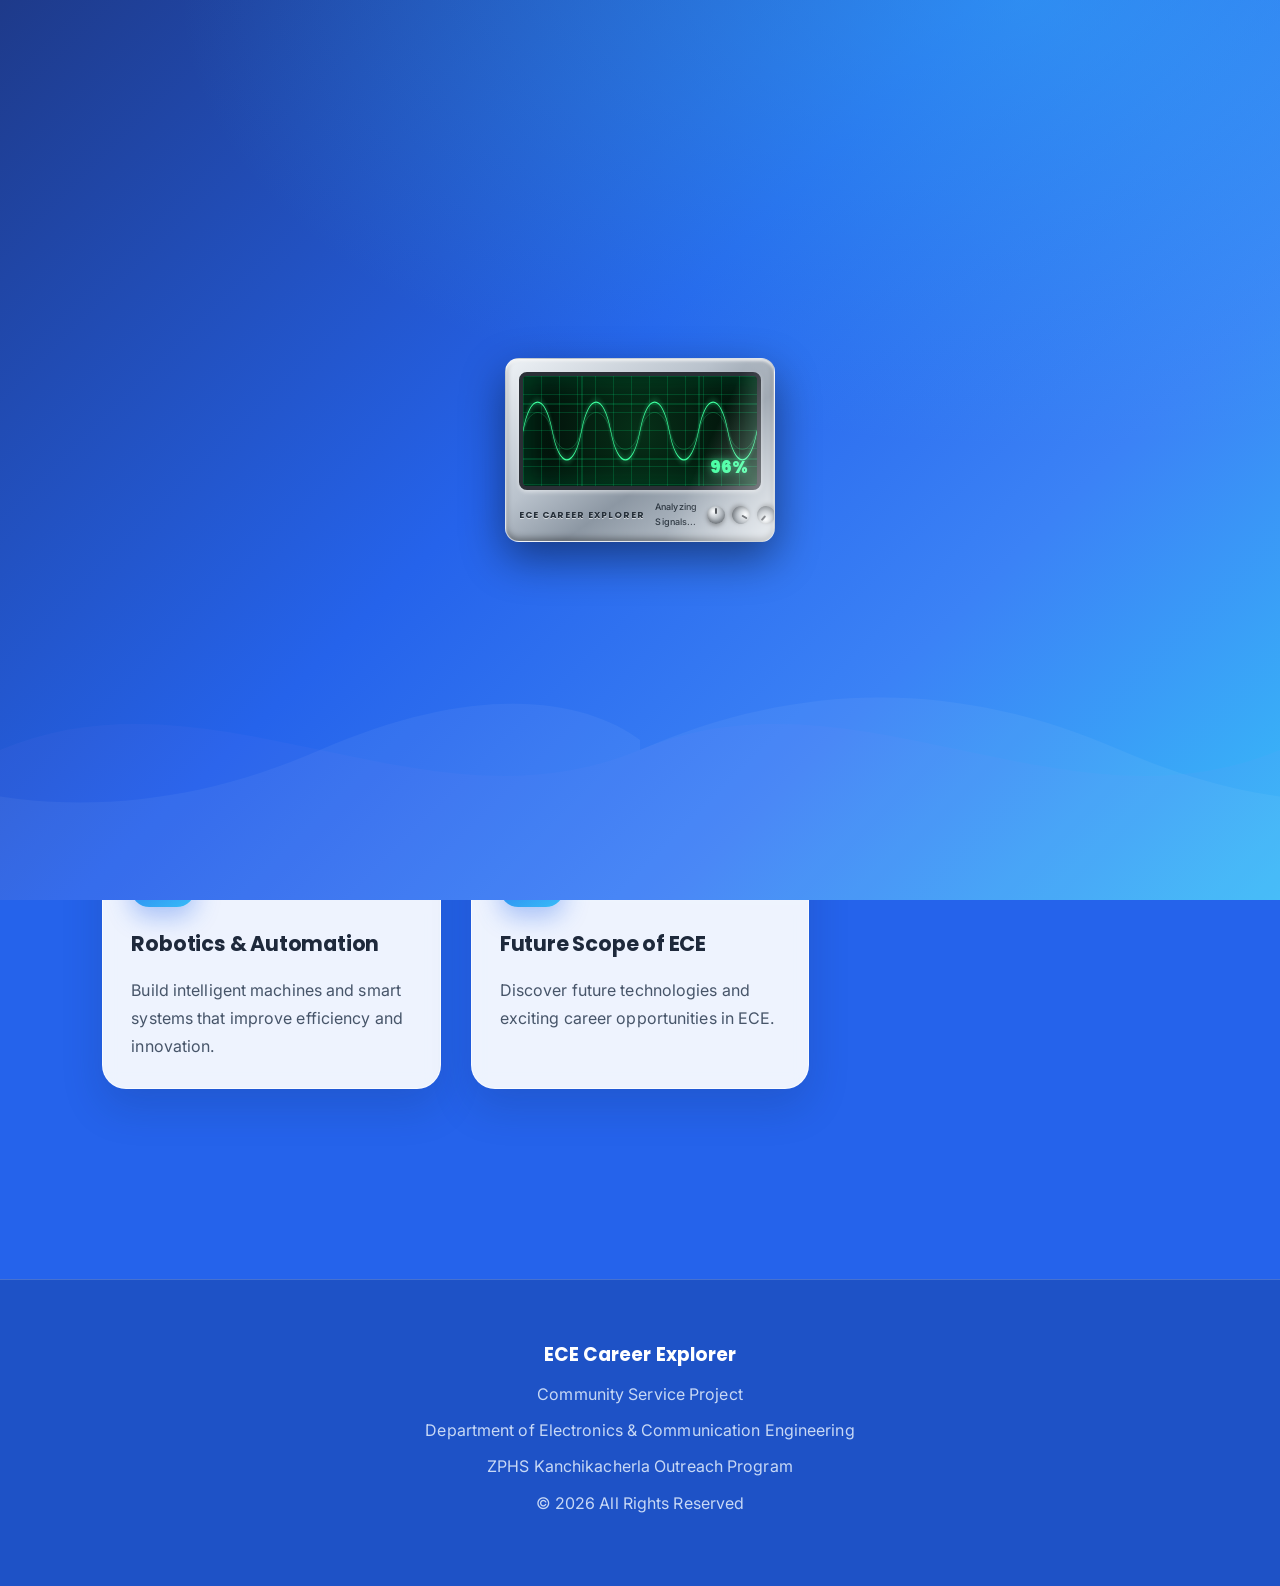
==== commit 702ab6a6: "Stable backup after update" ====
--- a/about.html
+++ b/about.html
@@ -18,7 +18,7 @@
     <link rel="icon" href="favicon.svg" type="image/svg+xml">
     <link rel="stylesheet" href="style.css">
 
-    <link href="https://fonts.googleapis.com/css2?family=Orbitron:wght@400;600;700&family=Inter:wght@300;400;500;600;700&display=swap"
+    <link href="https://fonts.googleapis.com/css2?family=Poppins:wght@400;500;600;700;800&family=Orbitron:wght@400;600;700&family=Inter:wght@300;400;500;600;700&display=swap"
         rel="stylesheet">
 
     <link rel="stylesheet"
--- a/style.css
+++ b/style.css
@@ -1,22 +1,29 @@
 /* ============================================================
-   ECE CAREER EXPLORER — Unified Dark "Instrument" Theme
-   Deep navy base · phosphor-green + cyan accents · metallic cards
-   Inter (body) · Orbitron (display) — matches the CRO loader
+   ECE CAREER EXPLORER — "Orange Pixel" Blue Theme
+   Royal-blue → azure background · flowing waves · light frosted cards
+   Poppins (display/logo) · Inter (body)
    ============================================================ */
 
 :root{
-    --bg-0:#0a1224;
-    --bg-1:#0d1730;
-    --panel:rgba(255,255,255,.085);
-    --panel-2:rgba(255,255,255,.12);
-    --border:rgba(255,255,255,.14);
-    --border-glow:rgba(0,212,255,.40);
-    --text:#dbe6f5;
-    --head:#f7faff;
-    --muted:#a4b2c8;
-    --cyan:#00d4ff;
-    --teal:#22d3ee;
-    --green:#3dff9e;
+    --blue-900:#1e3a8a;
+    --blue-700:#2563eb;
+    --blue-500:#3b82f6;
+    --blue-400:#38bdf8;
+    --ink:#1e293b;
+    --ink-soft:#475569;
+    --card:#ffffff;
+    --card-soft:rgba(255,255,255,.92);
+    --text:#eaf2ff;
+    --head:#ffffff;
+    --muted:#c7d8f5;
+    --accent:#38bdf8;
+    --accent-2:#6366f1;
+    --pink:#f472b6;
+    --yellow:#fde047;
+    --teal:#2dd4bf;
+    --purple:#a78bfa;
+    --border:rgba(255,255,255,.18);
+    --shadow-card:0 18px 40px rgba(15,40,90,.18);
 }
 
 html{ scroll-behavior:smooth; }
@@ -30,239 +37,276 @@
 
 body{
     font-family:'Inter',sans-serif;
-    background:var(--bg-0);
+    background:var(--blue-700);
     color:var(--text);
     overflow-x:hidden;
-    padding-top:110px;
+    padding-top:96px;
     -webkit-font-smoothing:antialiased;
-}
-
-/* ---------- SHARED BACKGROUND (loader "opened up") ---------- */
+    line-height:1.65;
+    letter-spacing:.1px;
+}
+
+h1,h2,h3,h4,.logo,.cro-brand{
+    font-family:'Poppins',sans-serif;
+}
+
+/* ============================================================
+   BACKGROUND — royal blue → azure + flowing waves + dots
+   ============================================================ */
 
 .background{
     position:fixed;
-    top:0;
-    left:0;
-    width:100%;
-    height:100%;
+    inset:0;
+    z-index:-3;
     background:
-        radial-gradient(120% 80% at 50% -10%,rgba(34,211,238,.16),transparent 55%),
-        radial-gradient(90% 70% at 50% 0%,rgba(61,255,158,.08),transparent 60%),
-        linear-gradient(180deg,#0c1630 0%,#0a1224 45%,#070d1c 100%);
-    z-index:-2;
-}
-
+        radial-gradient(120% 90% at 80% 0%,rgba(56,189,248,.45),transparent 55%),
+        linear-gradient(135deg,#1e3a8a 0%,#2563eb 45%,#3b82f6 72%,#38bdf8 100%);
+}
+
+/* flowing wave bands across the lower area — seamless translateX loops */
+.background::before,
 .background::after{
     content:"";
     position:absolute;
-    width:700px;
-    height:700px;
-    top:8%;
-    left:50%;
-    transform:translateX(-50%);
-    background:radial-gradient(circle,rgba(0,212,255,.14),transparent 70%);
-    filter:blur(90px);
+    left:-50%;
+    width:200%;
+    height:340px;
+    background-repeat:repeat-x;
+    background-size:50% 100%;
     pointer-events:none;
-}
-
-/* faint circuit texture for depth */
+    opacity:.5;
+}
+
+.background::before{
+    bottom:6%;
+    background-image:
+        url("data:image/svg+xml;utf8,<svg xmlns='http://www.w3.org/2000/svg' width='1200' height='340' viewBox='0 0 1200 340' preserveAspectRatio='none'><path d='M0,170 C150,90 300,90 450,170 C600,250 750,250 900,170 C1050,90 1150,110 1200,150 L1200,340 L0,340 Z' fill='rgba(255,255,255,0.10)'/></svg>");
+    animation:waveFlow 22s linear infinite;
+}
+
+.background::after{
+    bottom:0;
+    height:300px;
+    background-image:
+        url("data:image/svg+xml;utf8,<svg xmlns='http://www.w3.org/2000/svg' width='1200' height='300' viewBox='0 0 1200 300' preserveAspectRatio='none'><path d='M0,150 C200,60 400,240 600,150 C800,60 1000,240 1200,150 L1200,300 L0,300 Z' fill='rgba(167,139,250,0.10)'/></svg>");
+    animation:waveFlowReverse 30s linear infinite;
+}
+
+@keyframes waveFlow{
+    from{ transform:translateX(0); }
+    to{ transform:translateX(50%); }
+}
+
+@keyframes waveFlowReverse{
+    from{ transform:translateX(0); }
+    to{ transform:translateX(-50%); }
+}
+
+/* thin curved hairlines like the reference */
 .circuit-overlay{
     position:fixed;
     inset:0;
+    z-index:-2;
+    pointer-events:none;
     background:
-        linear-gradient(180deg,rgba(10,18,36,.55),rgba(7,13,28,.78)),
-        url("assets/images/site-bg.png");
-    background-size:cover;
-    background-position:center;
-    background-attachment:fixed;
-    opacity:.5;
+        radial-gradient(60% 50% at 110% 30%,transparent 49%,rgba(255,255,255,.10) 50%,transparent 51%),
+        radial-gradient(70% 60% at -10% 70%,transparent 49%,rgba(255,255,255,.08) 50%,transparent 51%);
+    opacity:.7;
+}
+
+/* faint floating accent dots */
+.floating-icon{
+    position:fixed;
     z-index:-1;
     pointer-events:none;
-}
-
-.floating-icon{
-    position:fixed;
-    font-size:40px;
-    opacity:0.07;
-    z-index:0;
-    pointer-events:none;
-    animation:float 8s ease-in-out infinite;
-}
-
-.icon1{ top:15%; left:5%; }
-.icon2{ top:35%; right:8%; }
-.icon3{ top:60%; left:8%; }
-.icon4{ top:75%; right:10%; }
-
-@keyframes float{
-    0%{ transform:translateY(0); }
-    50%{ transform:translateY(-20px); }
-    100%{ transform:translateY(0); }
-}
-
-/* ---------- NAVBAR ---------- */
+    width:14px;
+    height:14px;
+    border-radius:50%;
+    animation:dotFloat 9s ease-in-out infinite;
+}
+
+.floating-icon i{ display:none; }
+
+.icon1{ top:18%; left:7%; background:var(--pink); box-shadow:0 0 16px rgba(244,114,182,.7); }
+.icon2{ top:30%; right:10%; background:var(--yellow); box-shadow:0 0 16px rgba(253,224,71,.7); animation-delay:-2s; }
+.icon3{ top:62%; left:9%; background:var(--teal); box-shadow:0 0 16px rgba(45,212,191,.7); animation-delay:-4s; }
+.icon4{ top:74%; right:12%; background:var(--purple); box-shadow:0 0 16px rgba(167,139,250,.7); animation-delay:-6s; }
+
+@keyframes dotFloat{
+    0%,100%{ transform:translateY(0); opacity:.55; }
+    50%{ transform:translateY(-24px); opacity:.9; }
+}
+
+/* ============================================================
+   NAVBAR — translucent glass pill · hidden slide-in menu (all sizes)
+   ============================================================ */
 
 nav{
     position:fixed;
     top:18px;
     left:50%;
     transform:translateX(-50%);
-    width:92%;
-    max-width:1200px;
+    width:94%;
+    max-width:1180px;
     display:flex;
     justify-content:space-between;
     align-items:center;
-    padding:12px 22px;
-    background:rgba(13,23,48,.72);
-    backdrop-filter:blur(20px);
+    padding:10px 14px;
+    gap:16px;
+    background:linear-gradient(180deg,rgba(255,255,255,.22),rgba(255,255,255,.10));
+    backdrop-filter:blur(22px) saturate(150%);
+    -webkit-backdrop-filter:blur(22px) saturate(150%);
     border:1px solid var(--border);
-    border-radius:18px;
-    box-shadow:
-        0 10px 40px rgba(0,0,0,.45),
-        inset 0 1px 0 rgba(255,255,255,.06),
-        0 0 0 1px rgba(0,212,255,.05);
+    border-radius:999px;
+    box-shadow:0 14px 40px rgba(15,35,80,.25),inset 0 1px 0 rgba(255,255,255,.3);
     z-index:9998;
 }
 
 .home-icon{
-    width:36px;
-    height:36px;
+    width:42px;
+    height:42px;
     font-size:15px;
     display:flex;
     align-items:center;
     justify-content:center;
-    border-radius:11px;
-    background:linear-gradient(145deg,rgba(255,255,255,.10),rgba(255,255,255,.03));
-    border:1px solid var(--border);
-    color:var(--head);
+    border-radius:50%;
+    background:linear-gradient(150deg,rgba(255,255,255,.4),rgba(255,255,255,.12));
+    border:1px solid rgba(255,255,255,.4);
+    color:#fff;
     text-decoration:none;
     flex-shrink:0;
     transition:.3s;
 }
 
 .home-icon:hover{
-    color:var(--cyan);
-    border-color:var(--border-glow);
-    box-shadow:0 0 18px rgba(0,212,255,.35);
-    transform:translateY(-2px);
+    transform:translateY(-2px) scale(1.05);
+    box-shadow:0 0 20px rgba(255,255,255,.5);
 }
 
 .logo{
-    display:flex;
+    flex:1;
+    text-align:center;
+    font-size:1.1rem;
+    font-weight:700;
+    letter-spacing:.4px;
+    color:#fff;
+    white-space:nowrap;
+    overflow:hidden;
+    text-overflow:ellipsis;
+    text-shadow:0 2px 10px rgba(0,0,0,.18);
+}
+
+/* Hamburger — shown on ALL viewports */
+.menu-toggle{
+    display:flex;
+    width:44px;
+    height:44px;
     align-items:center;
-    gap:10px;
-    font-family:'Orbitron',sans-serif;
-    font-size:1.05rem;
-    font-weight:700;
-    letter-spacing:.5px;
-    color:var(--head);
-    white-space:nowrap;
-}
-
+    justify-content:center;
+    background:linear-gradient(150deg,rgba(255,255,255,.4),rgba(255,255,255,.12));
+    border:1px solid rgba(255,255,255,.4);
+    border-radius:14px;
+    font-size:22px;
+    color:#fff;
+    cursor:pointer;
+    flex-shrink:0;
+    transition:.25s;
+}
+
+.menu-toggle:hover{
+    box-shadow:0 0 18px rgba(255,255,255,.45);
+    transform:translateY(-1px);
+}
+
+.menu-toggle[aria-expanded="true"]{
+    box-shadow:0 0 18px rgba(255,255,255,.5);
+}
+
+/* slide-in panel — hidden by default on every screen size */
 #nav-links{
     display:flex;
+    flex-direction:column;
     list-style:none;
-    gap:26px;
-    align-items:center;
-}
-
-nav a{
-    position:relative;
+    gap:6px;
+    position:fixed;
+    top:74px;
+    right:max(12px,calc(50% - 590px));
+    width:250px;
+    padding:12px;
+    background:linear-gradient(180deg,rgba(30,58,138,.96),rgba(37,99,235,.96));
+    backdrop-filter:blur(18px);
+    -webkit-backdrop-filter:blur(18px);
+    border:1px solid rgba(255,255,255,.22);
+    border-radius:20px;
+    box-shadow:0 22px 50px rgba(10,25,60,.45);
+    transform-origin:top right;
+    opacity:0;
+    transform:translateY(-12px) scale(.96);
+    pointer-events:none;
+    transition:opacity .28s ease,transform .28s cubic-bezier(.2,.8,.2,1);
+    z-index:9999;
+}
+
+#nav-links.active{
+    opacity:1;
+    transform:translateY(0) scale(1);
+    pointer-events:auto;
+}
+
+#nav-links li{ list-style:none; width:100%; }
+
+nav #nav-links a{
+    display:block;
+    width:100%;
+    padding:13px 16px;
+    border-radius:14px;
     text-decoration:none;
-    color:var(--text);
-    font-size:0.95rem;
-    font-weight:500;
-    padding:4px 2px;
-    transition:color .3s;
-}
-
-/* animated metallic / cyan shine sweep on hover & active */
+    color:#eaf2ff;
+    font-size:.96rem;
+    font-weight:600;
+    letter-spacing:.3px;
+    transition:.25s;
+}
+
 nav #nav-links a:hover,
 nav #nav-links a.active{
-    background:linear-gradient(
-        100deg,
-        #cfe8ff 0%,
-        var(--cyan) 25%,
-        #ffffff 50%,
-        var(--teal) 75%,
-        #cfe8ff 100%
-    );
-    background-size:220% auto;
-    -webkit-background-clip:text;
-    background-clip:text;
-    -webkit-text-fill-color:transparent;
-    color:transparent;
-    animation:textShine 2.2s linear infinite;
-    text-shadow:0 0 18px rgba(0,212,255,.35);
-}
-
-nav #nav-links a.active{
-    font-weight:700;
-}
-
-nav #nav-links a.active::after{
-    content:"";
-    position:absolute;
-    left:0;
-    right:0;
-    bottom:-6px;
-    height:2px;
-    background:linear-gradient(90deg,transparent,var(--cyan),transparent);
-    box-shadow:0 0 10px var(--cyan);
-}
-
-@keyframes textShine{
-    0%{ background-position:0% center; }
-    100%{ background-position:220% center; }
-}
-
-/* Hamburger — hidden on desktop */
-.menu-toggle{
-    display:none;
-    width:46px;
-    height:46px;
+    background:linear-gradient(135deg,rgba(255,255,255,.28),rgba(255,255,255,.12));
+    color:#fff;
+    box-shadow:inset 0 0 0 1px rgba(255,255,255,.3);
+}
+
+nav #nav-links a.active{ font-weight:700; }
+
+/* ---------- BACK ARROW ---------- */
+
+.back-arrow{
+    position:fixed;
+    top:88px;
+    left:20px;
+    width:44px;
+    height:44px;
+    display:flex;
     align-items:center;
     justify-content:center;
-    background:linear-gradient(145deg,rgba(255,255,255,.10),rgba(255,255,255,.03));
-    border:1px solid var(--border);
-    border-radius:12px;
-    box-shadow:0 4px 15px rgba(0,0,0,.4);
-    font-size:24px;
-    color:var(--head);
+    background:linear-gradient(150deg,rgba(255,255,255,.32),rgba(255,255,255,.1));
+    backdrop-filter:blur(12px);
+    border:1px solid rgba(255,255,255,.35);
+    border-radius:14px;
+    box-shadow:0 10px 24px rgba(15,35,80,.25);
+    color:#fff;
     cursor:pointer;
-}
-
-/* ---------- BACK ARROW ---------- */
-
-.back-arrow{
-    position:fixed;
-    top:95px;
-    left:20px;
-    width:42px;
-    height:42px;
-    display:flex;
-    align-items:center;
-    justify-content:center;
-    background:rgba(13,23,48,.8);
-    backdrop-filter:blur(10px);
-    border:1px solid var(--border);
-    border-radius:12px;
-    box-shadow:0 8px 20px rgba(0,0,0,.4);
-    color:var(--text);
-    cursor:pointer;
-    opacity:.9;
-    z-index:9999;
+    z-index:9997;
     transition:.3s;
 }
 
 .back-arrow:hover{
     transform:translateY(-2px);
-    color:var(--cyan);
-    border-color:var(--border-glow);
-    box-shadow:0 0 18px rgba(0,212,255,.3);
-}
-
-/* ---------- HERO ---------- */
+    box-shadow:0 0 20px rgba(255,255,255,.45);
+}
+
+/* ============================================================
+   HERO
+   ============================================================ */
 
 .hero{
     min-height:60vh;
@@ -270,12 +314,12 @@
     justify-content:center;
     align-items:center;
     text-align:center;
-    padding:120px 20px 20px;
+    padding:110px 20px 20px;
 }
 
 .hero-content{
     display:flex;
-    justify-content:space-between;
+    justify-content:center;
     align-items:center;
     gap:50px;
     width:100%;
@@ -284,39 +328,26 @@
 
 .hero-left{ flex:1; width:100%; }
 
-.hero-right{
-    flex:1;
-    display:flex;
-    flex-direction:column;
-    align-items:center;
-    justify-content:center;
-}
-
 .hero p{
-    margin-top:20px;
-    font-size:1.2rem;
-    max-width:800px;
-    margin-left:auto;
-    margin-right:auto;
+    margin:22px auto 0;
+    font-size:1.18rem;
+    max-width:820px;
     color:var(--muted);
-    line-height:1.8;
+    line-height:1.85;
 }
 
 .metal-title{
-    position:relative;
-    font-family:'Orbitron',sans-serif;
-    font-size:4.5rem;
-    font-weight:700;
+    font-family:'Poppins',sans-serif;
+    font-size:4.2rem;
+    font-weight:800;
     line-height:1.05;
-    background:linear-gradient(180deg,#ffffff 0%,#9fdcff 55%,#3aa8ff 100%);
-    -webkit-background-clip:text;
-    background-clip:text;
-    -webkit-text-fill-color:transparent;
-    text-shadow:0 0 40px rgba(0,212,255,.25);
+    letter-spacing:-1px;
+    color:#fff;
+    text-shadow:0 6px 30px rgba(10,30,80,.4);
 }
 
 .buttons{
-    margin-top:35px;
+    margin-top:34px;
     display:flex;
     flex-direction:column;
     align-items:center;
@@ -325,35 +356,37 @@
 
 .primary-btn,
 .secondary-btn{
-    padding:15px 30px;
+    padding:15px 32px;
     border:none;
     cursor:pointer;
-    border-radius:12px;
+    border-radius:14px;
     font-size:1rem;
     font-weight:600;
-    transition:.4s ease;
+    transition:.35s ease;
     text-decoration:none;
 }
 
 .primary-btn{
-    background:linear-gradient(135deg,#00d4ff,#6a5cff);
-    color:#06121f;
-    box-shadow:0 8px 24px rgba(0,180,255,.3);
+    background:linear-gradient(135deg,#fbbf24,#f97316);
+    color:#3a1d00;
+    box-shadow:0 10px 26px rgba(249,115,22,.4);
 }
 
 .secondary-btn{
-    background:rgba(255,255,255,.04);
-    border:1px solid var(--border);
-    color:var(--head);
+    background:rgba(255,255,255,.14);
+    border:1px solid rgba(255,255,255,.4);
+    color:#fff;
 }
 
 .primary-btn:hover,
 .secondary-btn:hover{
-    transform:translateY(-5px);
-    box-shadow:0 0 28px rgba(0,212,255,.45);
-}
-
-/* ---------- STATS ---------- */
+    transform:translateY(-4px);
+    box-shadow:0 14px 32px rgba(0,0,0,.25);
+}
+
+/* ============================================================
+   STATS
+   ============================================================ */
 
 .stats{
     display:flex;
@@ -365,28 +398,30 @@
 
 .stat-card{
     width:220px;
-    padding:25px;
+    padding:28px 22px;
     text-align:center;
 }
 
 .stat-card h2{
-    color:var(--cyan);
-    font-family:'Orbitron',sans-serif;
-    font-size:2rem;
-    margin-bottom:10px;
-    text-shadow:0 0 18px rgba(0,212,255,.3);
-}
-
-.stat-card p{ color:var(--head); font-weight:600; }
+    color:var(--blue-700);
+    font-family:'Poppins',sans-serif;
+    font-size:2.2rem;
+    font-weight:800;
+    margin-bottom:8px;
+}
+
+.stat-card p{ color:var(--ink); font-weight:700; }
 
 .stat-card span{
     display:block;
-    margin-top:10px;
-    font-size:0.8rem;
-    color:var(--muted);
-}
-
-/* ---------- SECTION TITLE ---------- */
+    margin-top:8px;
+    font-size:.8rem;
+    color:var(--ink-soft);
+}
+
+/* ============================================================
+   SECTION TITLE
+   ============================================================ */
 
 .section-title{
     text-align:center;
@@ -395,24 +430,27 @@
 }
 
 .section-title span{
-    color:var(--teal);
-    letter-spacing:2px;
-    font-size:0.9rem;
-    font-weight:600;
+    display:inline-block;
+    letter-spacing:3px;
+    font-size:.82rem;
+    font-weight:700;
     text-transform:uppercase;
+    color:#fde047;
 }
 
 .section-title h2{
-    margin-top:15px;
-    font-size:2.8rem;
-    font-family:'Orbitron',sans-serif;
-    color:var(--head);
+    margin-top:14px;
+    font-size:2.7rem;
+    font-family:'Poppins',sans-serif;
+    font-weight:700;
+    letter-spacing:-.5px;
+    color:#fff;
 }
 
 .section-title p{
-    margin-top:20px;
+    margin-top:18px;
     color:var(--muted);
-    line-height:1.8;
+    line-height:1.85;
 }
 
 .premium-divider{
@@ -426,18 +464,20 @@
 .premium-divider span{
     width:120px;
     height:2px;
-    background:linear-gradient(90deg,transparent,var(--cyan),transparent);
+    background:linear-gradient(90deg,transparent,#fff,transparent);
 }
 
 .divider-dot{
     width:12px;
     height:12px;
     border-radius:50%;
-    background:var(--cyan);
-    box-shadow:0 0 15px var(--cyan);
-}
-
-/* ---------- SHARED SECTIONS ---------- */
+    background:#fde047;
+    box-shadow:0 0 15px rgba(253,224,71,.7);
+}
+
+/* ============================================================
+   SHARED SECTIONS + GRIDS
+   ============================================================ */
 
 .ece-section,
 .career-section,
@@ -446,7 +486,7 @@
 .about-project-section,
 .team-section,
 .quiz-section{
-    padding:120px 8%;
+    padding:110px 8%;
 }
 
 .ece-grid,
@@ -463,7 +503,9 @@
 .career-grid,
 .future-grid{ margin-top:70px; }
 
-/* ---------- METALLIC GLASS CARD BASE ---------- */
+/* ============================================================
+   LIGHT FROSTED CARDS — no more black boxes
+   ============================================================ */
 
 .ece-card,
 .career-card,
@@ -481,23 +523,19 @@
     position:relative;
     isolation:isolate;
     overflow:hidden;
-    background:
-        linear-gradient(145deg,rgba(255,255,255,.08),rgba(255,255,255,.02)) ,
-        var(--panel);
-    border:1px solid var(--border);
+    background:var(--card-soft);
+    border:1px solid rgba(255,255,255,.7);
     border-radius:20px;
-    box-shadow:
-        0 12px 34px rgba(0,0,0,.45),
-        inset 0 1px 0 rgba(255,255,255,.08);
-    backdrop-filter:blur(14px);
+    box-shadow:var(--shadow-card);
+    backdrop-filter:blur(8px);
+    color:var(--ink);
     animation:cardFloat 7s ease-in-out infinite;
 }
 
-/* brushed-metal sheen sweep */
+/* subtle sheen sweep */
 .ece-card::after,
 .career-card::after,
 .future-card::after,
-.stat-card::after,
 .team-card::after,
 .roadmap-card::after,
 .info-card::after,
@@ -511,14 +549,13 @@
     position:absolute;
     inset:0;
     z-index:-1;
-    background:linear-gradient(115deg,transparent 38%,rgba(255,255,255,.14) 50%,transparent 62%);
+    background:linear-gradient(115deg,transparent 40%,rgba(56,189,248,.12) 50%,transparent 60%);
     background-size:250% 100%;
     background-position:150% 0;
-    animation:cardSheen 6s linear infinite;
+    animation:cardSheen 7s linear infinite;
     pointer-events:none;
 }
 
-/* staggered timing so the grid feels alive, not uniform */
 .ece-card:nth-child(2n),
 .career-card:nth-child(2n),
 .future-card:nth-child(2n),
@@ -531,14 +568,9 @@
 .info-card:nth-child(3n),
 .team-card:nth-child(3n){ animation-delay:-4.1s; }
 
-.ece-card::after{ animation-delay:-1s; }
-.ece-card:nth-child(2n)::after{ animation-delay:-3s; }
-.ece-card:nth-child(3n)::after{ animation-delay:-5s; }
-
 @keyframes cardFloat{
-    0%{ transform:translateY(0); }
+    0%,100%{ transform:translateY(0); }
     50%{ transform:translateY(-8px); }
-    100%{ transform:translateY(0); }
 }
 
 @keyframes cardSheen{
@@ -546,7 +578,6 @@
     60%,100%{ background-position:-150% 0; }
 }
 
-/* hover: pause float, clean lift + glow */
 .ece-card:hover,
 .career-card:hover,
 .future-card:hover,
@@ -556,93 +587,154 @@
 .info-card:hover{
     animation-play-state:paused;
     transform:translateY(-10px);
-    border-color:var(--border-glow);
-    box-shadow:
-        0 20px 44px rgba(0,0,0,.55),
-        0 0 30px rgba(0,212,255,.22);
+    box-shadow:0 26px 50px rgba(15,40,90,.28);
 }
 
 .ece-card{
-    border-radius:25px;
+    border-radius:24px;
     padding:28px;
     min-height:120px;
     display:flex;
     flex-direction:column;
     width:100%;
 }
+
+/* card text colors (dark on light) */
+.ece-card h3,
+.career-card h3,
+.future-card h3,
+.team-card h3,
+.info-card h3,
+.roadmap-card h3,
+.about-card h3,
+.feature-card h3,
+.about-project-card h3,
+.objective-card h3,
+.project-title-card h3{
+    margin-bottom:14px;
+    font-size:1.3rem;
+    font-weight:700;
+    color:var(--ink);
+    letter-spacing:-.2px;
+}
+
+.ece-card p,
+.career-card p,
+.future-card p,
+.team-card p,
+.info-card p,
+.roadmap-card p,
+.about-card p,
+.feature-card p,
+.about-project-card p,
+.objective-card p,
+.project-title-card p{
+    color:var(--ink-soft);
+    line-height:1.75;
+}
+
+.ece-card a{
+    margin-top:auto;
+    display:inline-block;
+    color:var(--blue-700);
+    text-decoration:none;
+    font-weight:700;
+    padding:10px 20px;
+    border:1px solid rgba(37,99,235,.35);
+    border-radius:12px;
+    transition:.3s;
+}
+
+.ece-card a:hover{
+    background:var(--blue-700);
+    color:#fff;
+    box-shadow:0 8px 20px rgba(37,99,235,.35);
+}
+
+.card-btn{
+    width:100%;
+    margin-top:auto;
+    display:inline-block;
+    text-align:center;
+    padding:16px;
+    border:none;
+    border-radius:14px;
+    background:linear-gradient(135deg,#2563eb,#38bdf8);
+    color:#fff;
+    font-size:1rem;
+    font-weight:700;
+    text-decoration:none;
+    transition:.3s ease;
+    box-shadow:0 8px 20px rgba(37,99,235,.3);
+}
+
+.card-btn:hover{
+    transform:translateY(-3px);
+    box-shadow:0 12px 28px rgba(37,99,235,.45);
+}
+
+.career-card,
+.future-card{
+    border-radius:24px;
+    padding:35px;
+    text-align:center;
+}
+
+/* ============================================================
+   ICON CHIPS — rounded, friendly, soft glow
+   ============================================================ */
 
 .icon,
 .career-icon,
 .future-icon,
 .team-icon,
 .info-icon{
-    font-size:3rem;
-    margin-bottom:18px;
-}
-
-.ece-card h3,
-.career-card h3,
-.future-card h3{
-    margin-bottom:15px;
-    font-size:1.3rem;
-    color:var(--head);
-}
-
-.ece-card p,
-.career-card p,
-.future-card p{
-    color:var(--muted);
-    line-height:1.7;
-}
-
-.ece-card a{
-    margin-top:auto;
-    display:inline-block;
-    color:var(--cyan);
-    text-decoration:none;
-    font-weight:600;
-    padding:10px 20px;
-    border:1px solid rgba(0,212,255,.4);
-    border-radius:10px;
-    transition:0.3s;
-}
-
-.ece-card a:hover{
-    background:var(--cyan);
-    color:#06121f;
-    box-shadow:0 0 18px rgba(0,212,255,.4);
-}
-
-.card-btn{
-    width:100%;
-    margin-top:auto;
-    display:inline-block;
-    text-align:center;
-    padding:16px;
-    border:none;
-    border-radius:14px;
-    background:linear-gradient(135deg,#00cfff,#009dff);
-    color:#06121f;
-    font-size:1rem;
-    font-weight:700;
-    text-decoration:none;
-    transition:.3s ease;
-    box-shadow:0 8px 20px rgba(0,180,255,.3);
-}
-
-.card-btn:hover{
-    transform:translateY(-3px);
-    box-shadow:0 12px 28px rgba(0,180,255,.45);
-}
-
-.career-card,
-.future-card{
-    border-radius:25px;
-    padding:35px;
-    text-align:center;
-}
-
-/* ---------- ROADMAP ---------- */
+    display:inline-flex;
+    align-items:center;
+    justify-content:center;
+    width:64px;
+    height:64px;
+    margin-bottom:20px;
+    font-size:1.6rem;
+    border-radius:18px;
+    background:linear-gradient(150deg,#2563eb,#38bdf8);
+    box-shadow:0 10px 24px rgba(37,99,235,.35);
+}
+
+.career-card .career-icon,
+.future-card .future-icon,
+.team-card .team-icon,
+.info-card .info-icon{
+    margin-left:auto;
+    margin-right:auto;
+}
+
+.icon i,
+.career-icon i,
+.future-icon i,
+.team-icon i,
+.info-icon i{
+    color:#fff;
+    font-size:1.5rem;
+}
+
+.ece-card h3 i,
+.career-card h3 i,
+.future-card h3 i,
+.roadmap-card h3 i,
+.about-project-card h3 i,
+.objective-card h3 i,
+.about-card h3 i,
+.feature-card h3 i{
+    color:var(--blue-700);
+    margin-right:9px;
+}
+
+.ece-card a i{ margin-right:8px; }
+
+/* ============================================================
+   ROADMAP
+   ============================================================ */
 
 .roadmap-container{
     margin-top:70px;
@@ -654,7 +746,7 @@
 .roadmap-card{
     width:100%;
     max-width:700px;
-    border-radius:25px;
+    border-radius:24px;
     padding:30px;
     text-align:center;
 }
@@ -664,19 +756,19 @@
 .roadmap-step h3{
     margin-bottom:15px;
     font-size:1.5rem;
-    color:var(--head) !important;
+    color:var(--ink) !important;
 }
 
 .roadmap-card p{
-    color:var(--muted) !important;
+    color:var(--ink-soft) !important;
     line-height:1.8;
 }
 
 .roadmap-arrow{
     font-size:2rem;
-    color:var(--cyan);
+    color:#fff;
     margin:25px 0;
-    text-shadow:0 0 15px rgba(0,212,255,.4);
+    text-shadow:0 0 15px rgba(255,255,255,.5);
 }
 
 .roadmap-branches{
@@ -687,7 +779,9 @@
     max-width:900px;
 }
 
-/* ---------- ABOUT / PROJECT / TEAM ---------- */
+/* ============================================================
+   ABOUT / PROJECT / TEAM
+   ============================================================ */
 
 .about-grid{
     display:grid;
@@ -706,32 +800,26 @@
     max-width:900px;
     margin:60px auto 0;
     padding:40px;
-    border-radius:25px;
+    border-radius:24px;
 }
 
 .about-project-card h3,
-.objective-card h3{
-    text-align:center;
-    margin-bottom:20px;
-    color:var(--head);
-}
+.objective-card h3{ text-align:center; }
 
 .about-project-card p,
 .objective-card p{
     text-align:center;
-    color:var(--muted);
+    max-width:700px;
+    margin:0 auto;
     line-height:1.8;
-    max-width:700px;
-    margin-left:auto;
-    margin-right:auto;
 }
 
 .project-details{ margin-top:30px; }
 
 .detail-item{
     padding:15px 0;
-    border-bottom:1px solid rgba(255,255,255,.08);
-    color:var(--text);
+    border-bottom:1px solid rgba(15,40,90,.12);
+    color:var(--ink);
 }
 
 .team-grid{
@@ -742,16 +830,16 @@
 }
 
 .team-card{
-    border-radius:25px;
+    border-radius:24px;
     padding:30px;
     text-align:center;
-    color:var(--text);
-}
-
-.team-card h3{ color:var(--head); }
-.team-card span{ color:var(--teal); }
-
-/* ---------- PROJECT OVERVIEW ---------- */
+}
+
+.team-card span{ color:var(--blue-700); font-weight:600; }
+
+/* ============================================================
+   PROJECT OVERVIEW
+   ============================================================ */
 
 .project-overview{ margin-top:60px; }
 
@@ -759,31 +847,23 @@
     padding:50px;
     text-align:center;
     margin-bottom:40px;
-    border-radius:25px;
+    border-radius:24px;
 }
 
 .project-badge{
     display:inline-block;
     padding:10px 20px;
     border-radius:30px;
-    background:rgba(0,212,255,.10);
-    border:1px solid rgba(0,212,255,.3);
-    color:var(--cyan);
+    background:rgba(37,99,235,.1);
+    border:1px solid rgba(37,99,235,.3);
+    color:var(--blue-700);
     margin-bottom:20px;
-    font-weight:600;
-}
-
-.project-title-card h3{
-    font-size:2rem;
-    margin-bottom:20px;
-    color:var(--head);
-}
-
-.project-title-card p{
-    color:var(--muted);
-    max-width:700px;
-    margin:auto;
-}
+    font-weight:700;
+}
+
+.project-title-card h3{ font-size:2rem; }
+
+.project-title-card p{ max-width:700px; margin:auto; }
 
 .project-info-grid{
     display:grid;
@@ -798,16 +878,15 @@
     text-align:center;
 }
 
-.info-card h3{ color:var(--head); }
-.info-card p{ color:var(--muted); }
-
 .objective-card{
     padding:40px;
     text-align:center;
-    border-radius:25px;
-}
-
-/* ---------- QUIZ ---------- */
+    border-radius:24px;
+}
+
+/* ============================================================
+   QUIZ
+   ============================================================ */
 
 .quiz-container{
     max-width:900px;
@@ -820,10 +899,7 @@
     margin-bottom:25px;
 }
 
-.quiz-card h3{
-    margin-bottom:20px;
-    color:var(--head);
-}
+.quiz-card h3{ margin-bottom:20px; color:var(--ink); }
 
 .quiz-card label,
 .quiz-container label,
@@ -833,24 +909,22 @@
     margin:12px 0;
     padding:12px 16px;
     cursor:pointer;
-    color:#dbe6f5 !important;
+    color:var(--ink) !important;
     font-weight:500 !important;
-    opacity:1 !important;
-    background:rgba(255,255,255,.03);
-    border:1px solid var(--border);
+    background:rgba(37,99,235,.05);
+    border:1px solid rgba(37,99,235,.18);
     border-radius:12px;
     transition:.25s;
 }
 
 .quiz-card label:hover{
-    border-color:var(--border-glow);
-    background:rgba(0,212,255,.07);
+    border-color:rgba(37,99,235,.5);
+    background:rgba(37,99,235,.1);
 }
 
 input[type="radio"]{
-    accent-color:var(--cyan);
+    accent-color:var(--blue-700);
     margin-right:10px;
-    opacity:1 !important;
 }
 
 .quiz-btn{
@@ -860,50 +934,49 @@
     border-radius:15px;
     font-size:1rem;
     font-weight:700;
-    color:#06121f;
-    background:linear-gradient(135deg,#00d4ff,#5b8bff);
+    color:#fff;
+    background:linear-gradient(135deg,#2563eb,#38bdf8);
     cursor:pointer;
-    transition:.4s;
+    transition:.35s;
 }
 
 .quiz-btn:hover{
     transform:translateY(-3px);
-    box-shadow:0 0 22px rgba(0,212,255,.4);
+    box-shadow:0 12px 28px rgba(37,99,235,.4);
 }
 
 #quiz-result{
     margin-top:30px;
     text-align:center;
     font-size:1.3rem;
-    font-weight:600;
-    color:var(--green);
-    text-shadow:0 0 16px rgba(61,255,158,.35);
-}
-
-/* ---------- FOOTER ---------- */
+    font-weight:700;
+    color:#fff;
+    text-shadow:0 2px 12px rgba(0,0,0,.2);
+}
+
+/* ============================================================
+   FOOTER
+   ============================================================ */
 
 footer,
 .footer{
     text-align:center;
     padding:60px 20px;
     margin-top:80px;
-    border-top:1px solid rgba(255,255,255,.08);
+    border-top:1px solid rgba(255,255,255,.18);
     color:var(--muted);
-    background:rgba(0,0,0,.25);
+    background:rgba(15,35,90,.25);
 }
 
 footer h3,
 .footer h3{
-    color:var(--head);
-    font-family:'Orbitron',sans-serif;
+    color:#fff;
+    font-family:'Poppins',sans-serif;
     margin-bottom:10px;
 }
 
 footer p,
-.footer p{
-    margin:10px 0;
-    color:var(--muted);
-}
+.footer p{ margin:10px 0; color:var(--muted); }
 
 /* ---------- SCROLL OFFSET ---------- */
 
@@ -916,7 +989,7 @@
 .fade-in{
     opacity:0;
     transform:translateY(40px);
-    transition:all 0.8s ease;
+    transition:all .8s ease;
 }
 
 .fade-in.show{
@@ -925,38 +998,62 @@
 }
 
 /* ============================================================
-   LOADER — COMPACT CRO / OSCILLOSCOPE INSTRUMENT
+   LOADER — COMPACT CRO ON THE BLUE WAVE BACKGROUND
    ============================================================ */
 
 #loader{
     position:fixed;
-    top:0;
-    left:0;
-    width:100%;
-    height:100%;
-    background:
-        radial-gradient(120% 80% at 50% 38%,rgba(34,211,238,.12),transparent 55%),
-        radial-gradient(circle at 50% 40%,#15223c,#0a1120 72%);
+    inset:0;
     display:flex;
     justify-content:center;
     align-items:center;
     z-index:999999;
     transition:opacity .8s ease;
+    overflow:hidden;
+    background:
+        radial-gradient(120% 90% at 80% 0%,rgba(56,189,248,.45),transparent 55%),
+        linear-gradient(135deg,#1e3a8a 0%,#2563eb 45%,#3b82f6 72%,#38bdf8 100%);
+}
+
+/* same flowing waves on the loader */
+#loader::before,
+#loader::after{
+    content:"";
+    position:absolute;
+    left:-50%;
+    width:200%;
+    height:300px;
+    background-repeat:repeat-x;
+    background-size:50% 100%;
+    pointer-events:none;
+    opacity:.5;
+}
+
+#loader::before{
+    bottom:0;
+    background-image:
+        url("data:image/svg+xml;utf8,<svg xmlns='http://www.w3.org/2000/svg' width='1200' height='300' viewBox='0 0 1200 300' preserveAspectRatio='none'><path d='M0,150 C150,80 300,80 450,150 C600,220 750,220 900,150 C1050,80 1150,100 1200,140 L1200,300 L0,300 Z' fill='rgba(255,255,255,0.10)'/></svg>");
+    animation:waveFlow 22s linear infinite;
+}
+
+#loader::after{
+    bottom:0;
+    background-image:
+        url("data:image/svg+xml;utf8,<svg xmlns='http://www.w3.org/2000/svg' width='1200' height='300' viewBox='0 0 1200 300' preserveAspectRatio='none'><path d='M0,150 C200,60 400,240 600,150 C800,60 1000,240 1200,150 L1200,300 L0,300 Z' fill='rgba(167,139,250,0.10)'/></svg>");
+    animation:waveFlowReverse 30s linear infinite;
 }
 
 /* compact metallic instrument body */
 .cro-device{
-    width:90%;
-    max-width:340px;
-    padding:16px 16px 13px;
-    border-radius:15px;
+    position:relative;
+    z-index:2;
+    width:88%;
+    max-width:270px;
+    padding:13px 13px 11px;
+    border-radius:14px;
     background:linear-gradient(145deg,#eef2f6,#b9c2cc 40%,#8c97a3 60%,#d2dae2);
-    box-shadow:
-        0 16px 44px rgba(0,0,0,.6),
-        inset 0 2px 3px rgba(255,255,255,.75),
-        inset 0 -3px 6px rgba(0,0,0,.35);
+    box-shadow:0 16px 44px rgba(0,0,0,.45),inset 0 2px 3px rgba(255,255,255,.75),inset 0 -3px 6px rgba(0,0,0,.35);
     border:1px solid rgba(255,255,255,.4);
-    position:relative;
     overflow:hidden;
 }
 
@@ -973,14 +1070,11 @@
 
 .cro-screen{
     position:relative;
-    height:150px;
-    border-radius:9px;
+    height:118px;
+    border-radius:8px;
     background:radial-gradient(circle at 50% 50%,#063018,#02110a 80%);
-    border:5px solid #2a2f36;
-    box-shadow:
-        inset 0 0 30px rgba(0,255,140,.25),
-        inset 0 0 8px rgba(0,0,0,.9),
-        0 2px 4px rgba(255,255,255,.5);
+    border:4px solid #2a2f36;
+    box-shadow:inset 0 0 30px rgba(0,255,140,.25),inset 0 0 8px rgba(0,0,0,.9),0 2px 4px rgba(255,255,255,.5);
     overflow:hidden;
 }
 
@@ -990,7 +1084,7 @@
     background-image:
         linear-gradient(rgba(0,255,140,.16) 1px,transparent 1px),
         linear-gradient(90deg,rgba(0,255,140,.16) 1px,transparent 1px);
-    background-size:20px 20px;
+    background-size:18px 18px;
 }
 
 .cro-grid::after{
@@ -1004,13 +1098,14 @@
     background-position:center;
 }
 
+/* trace is 200% wide; sweeping exactly -50% loops seamlessly */
 .cro-trace{
     position:absolute;
     top:0;
     left:0;
     width:200%;
     height:100%;
-    animation:croSweep 2.4s linear infinite;
+    animation:croSweep 3s linear infinite;
 }
 
 .cro-line{
@@ -1030,32 +1125,32 @@
 
 .cro-readout{
     position:absolute;
-    bottom:6px;
-    right:10px;
-    font-family:'Orbitron',sans-serif;
+    bottom:5px;
+    right:9px;
+    font-family:'Poppins',sans-serif;
 }
 
 .loading-percent{
-    font-size:19px;
+    font-size:17px;
     font-weight:800;
     color:#3dff9e;
     text-shadow:0 0 10px rgba(61,255,158,.7);
-    font-family:'Orbitron',sans-serif;
+    font-family:'Poppins',sans-serif;
 }
 
 .cro-controls{
     display:flex;
     align-items:center;
     justify-content:space-between;
-    gap:12px;
-    margin-top:12px;
+    gap:10px;
+    margin-top:10px;
     position:relative;
     z-index:2;
 }
 
 .cro-brand{
-    font-family:'Orbitron',sans-serif;
-    font-size:.6rem;
+    font-family:'Poppins',sans-serif;
+    font-size:.55rem;
     font-weight:700;
     letter-spacing:1px;
     color:#26303a;
@@ -1067,7 +1162,7 @@
     flex:1;
     text-align:center;
     font-family:'Inter',sans-serif;
-    font-size:10px;
+    font-size:9px;
     font-weight:500;
     color:#2c3640;
 }
@@ -1075,12 +1170,12 @@
 .cro-knob-row{
     display:flex;
     align-items:center;
-    gap:8px;
+    gap:7px;
 }
 
 .cro-knob{
-    width:20px;
-    height:20px;
+    width:18px;
+    height:18px;
     border-radius:50%;
     background:radial-gradient(circle at 35% 30%,#fafdff,#7d8893 70%,#5a636d);
     box-shadow:inset 0 -2px 4px rgba(0,0,0,.45),0 2px 4px rgba(0,0,0,.4);
@@ -1093,7 +1188,7 @@
     top:2px;
     left:50%;
     width:2px;
-    height:7px;
+    height:6px;
     background:#2a2f36;
     transform:translateX(-50%);
     border-radius:2px;
@@ -1103,8 +1198,8 @@
 .cro-knob:nth-child(3){ transform:rotate(220deg); }
 
 .cro-led{
-    width:10px;
-    height:10px;
+    width:9px;
+    height:9px;
     border-radius:50%;
     background:#3dff9e;
     box-shadow:0 0 10px rgba(61,255,158,.9);
@@ -1131,106 +1226,39 @@
    ============================================================ */
 
 @media(min-width:1024px){
-    .metal-title{ font-size:5rem; }
+    .metal-title{ font-size:4.8rem; }
     .hero{ min-height:65vh; }
     .hero p{ max-width:900px; }
-    .home-icon{ width:38px; height:38px; font-size:16px; }
-}
-
-/* ============================================================
-   MOBILE (max-width:768px)
+}
+
+/* ============================================================
+   MOBILE
    ============================================================ */
 
 @media(max-width:768px){
 
-    html,
-    body{
-        overflow-x:hidden !important;
-        width:100%;
-    }
-
-    body{ padding-top:100px; }
-
-    nav{
-        display:grid !important;
-        grid-template-columns:46px 1fr 46px;
-        align-items:center;
-        width:94%;
-        padding:12px 16px;
-        gap:8px;
-    }
-
-    .home-icon{
-        justify-self:start;
-        width:40px;
-        height:40px;
-    }
-
-    .logo{
-        justify-self:center;
-        text-align:center;
-        font-size:1rem;
-        white-space:nowrap;
-        overflow:hidden;
-        text-overflow:ellipsis;
-    }
-
-    .menu-toggle{
-        justify-self:end;
-        display:flex;
-        font-size:26px;
-    }
+    html,body{ overflow-x:hidden !important; width:100%; }
+
+    body{ padding-top:88px; }
+
+    nav{ width:94%; padding:9px 12px; }
+
+    .logo{ font-size:.98rem; }
 
     #nav-links{
-        display:none;
-        position:absolute;
-        top:78px;
-        right:10px;
-        width:230px;
-        flex-direction:column;
-        gap:8px;
-        background:rgba(13,23,48,.97);
-        backdrop-filter:blur(16px);
-        border:1px solid var(--border);
-        border-radius:18px;
-        padding:12px;
-        box-shadow:0 15px 40px rgba(0,0,0,.55);
-        z-index:9999;
-    }
-
-    #nav-links.active{ display:flex; }
-
-    #nav-links li{
-        list-style:none;
-        width:100%;
-    }
-
-    #nav-links li a{
-        display:block;
-        width:100%;
-        padding:14px 16px;
-        border-radius:12px;
-        font-size:0.95rem;
-        color:var(--text);
-        font-weight:600;
-    }
-
-    #nav-links li a:hover{
-        background:rgba(0,212,255,.10);
+        right:12px;
+        width:auto;
+        left:12px;
     }
 
     .hero-content{
         flex-direction:column;
-        justify-content:center;
-        align-items:center;
         text-align:center;
         margin:auto;
     }
 
-    .hero-right{ display:none; }
-
     .metal-title{
-        font-size:2.3rem !important;
+        font-size:2.4rem !important;
         line-height:1.1 !important;
     }
 
@@ -1240,10 +1268,7 @@
     }
 
     .primary-btn,
-    .secondary-btn{
-        width:100%;
-        max-width:300px;
-    }
+    .secondary-btn{ width:100%; max-width:300px; }
 
     .ece-grid,
     .career-grid,
@@ -1254,9 +1279,7 @@
     .activities-grid,
     .roadmap-branches,
     .about-grid,
-    .stats{
-        grid-template-columns:1fr !important;
-    }
+    .stats{ grid-template-columns:1fr !important; }
 
     .ece-card{
         width:100% !important;
@@ -1265,39 +1288,29 @@
         padding:20px !important;
     }
 
-    .ece-card h3{ font-size:1.4rem !important; }
-
-    .ece-card p{
-        font-size:1rem !important;
-        line-height:1.6 !important;
-    }
-
-    img{
-        max-width:100% !important;
-        height:auto !important;
-    }
+    .ece-card h3{ font-size:1.35rem !important; }
+
+    .ece-card p{ font-size:1rem !important; line-height:1.6 !important; }
+
+    img{ max-width:100% !important; height:auto !important; }
 
     .back-arrow{
         width:40px;
         height:40px;
         font-size:18px;
-        top:90px;
+        top:84px;
         left:12px;
-        z-index:9999 !important;
     }
 
-    .cro-device{
-        width:88%;
-        max-width:300px;
-        padding:13px;
-    }
-
-    .cro-screen{ height:130px; }
-    .cro-brand{ font-size:.52rem; }
-    #loading-text{ font-size:9px; }
-}
-
-/* ---------- KEYBOARD FOCUS VISIBILITY ---------- */
+    .cro-device{ width:86%; max-width:240px; padding:11px; }
+    .cro-screen{ height:104px; }
+    .cro-brand{ font-size:.5rem; }
+    #loading-text{ font-size:8px; }
+}
+
+/* ============================================================
+   KEYBOARD FOCUS VISIBILITY
+   ============================================================ */
 
 nav a:focus-visible,
 .menu-toggle:focus-visible,
@@ -1308,12 +1321,14 @@
 .quiz-btn:focus-visible,
 .ece-card a:focus-visible,
 .back-arrow:focus-visible{
-    outline:3px solid #00d4ff;
+    outline:3px solid #fde047;
     outline-offset:3px;
     border-radius:8px;
 }
 
-/* ---------- REDUCED MOTION ---------- */
+/* ============================================================
+   REDUCED MOTION
+   ============================================================ */
 
 @media(prefers-reduced-motion:reduce){
     .ece-card,
@@ -1332,112 +1347,23 @@
     .ece-card::after,
     .career-card::after,
     .future-card::after,
-    .stat-card::after,
-    .team-card::after,
-    .roadmap-card::after,
-    .info-card::after,
     .floating-icon,
-    nav #nav-links a:hover,
-    nav #nav-links a.active,
     .cro-trace,
     .cro-line,
     .cro-led,
     .cro-device::before,
+    .background::before,
+    .background::after,
+    #loader::before,
+    #loader::after,
     #loading-text{
         animation:none !important;
     }
 
     .cro-line{ filter:none !important; }
-}
-
-
-
-/* ============================================================
-   REFINEMENTS — navbar polish, typography emphasis, icon glyphs
-   ============================================================ */
-
-/* Floating decorative icons now use Font Awesome glyphs */
-.floating-icon i{
-    font-size:inherit;
-    line-height:1;
-}
-
-/* Eyebrow / section label — tasteful bold + italic hierarchy */
-.section-title span{
-    display:inline-block;
-    font-style:italic;
-    font-weight:700;
-    background:linear-gradient(90deg,var(--teal),var(--cyan));
-    -webkit-background-clip:text;
-    background-clip:text;
-    -webkit-text-fill-color:transparent;
-    color:transparent;
-}
-
-.section-title h2{ font-weight:700; }
-
-/* Card icon glyphs */
-.icon i,
-.career-icon i,
-.future-icon i,
-.team-icon i,
-.info-icon i{
-    color:var(--cyan);
-    filter:drop-shadow(0 0 14px rgba(0,212,255,.35));
-}
-
-.ece-card h3 i,
-.career-card h3 i,
-.future-card h3 i,
-.roadmap-card h3 i,
-.about-project-card h3 i,
-.objective-card h3 i{
-    color:var(--cyan);
-    margin-right:8px;
-}
-
-.ece-card a i{ margin-right:7px; }
-
-/* Lift card surfaces to read as clean frosted light-on-dark panels */
-.ece-card,
-.career-card,
-.future-card,
-.team-card,
-.roadmap-card,
-.info-card,
-.about-card,
-.feature-card,
-.quiz-card,
-.about-project-card,
-.project-title-card,
-.objective-card{
-    background:
-        linear-gradient(145deg,rgba(255,255,255,.13),rgba(255,255,255,.05)),
-        var(--panel-2);
-    border-color:rgba(255,255,255,.16);
-}
-
-.ece-card p,
-.career-card p,
-.future-card p,
-.quiz-card label{
-    color:#e3ecf8 !important;
-}
-
-/* Navbar — tighter, clearer active/hover state */
-nav{ padding:11px 24px; gap:18px; }
-
-nav #nav-links a{
-    padding:6px 4px;
-    font-weight:600;
-    letter-spacing:.2px;
-}
-
-.menu-toggle[aria-expanded="true"]{
-    border-color:var(--border-glow);
-    box-shadow:0 0 16px rgba(0,212,255,.3);
-}
-
-/* Key term emphasis helper */
-strong, b{ color:var(--head); font-weight:700; }
-em, i.term{ color:var(--teal); font-style:italic; }
+
+    #nav-links{ transition:none !important; }
+}
+
+/* key term emphasis */
+strong,b{ color:var(--ink); font-weight:700; }
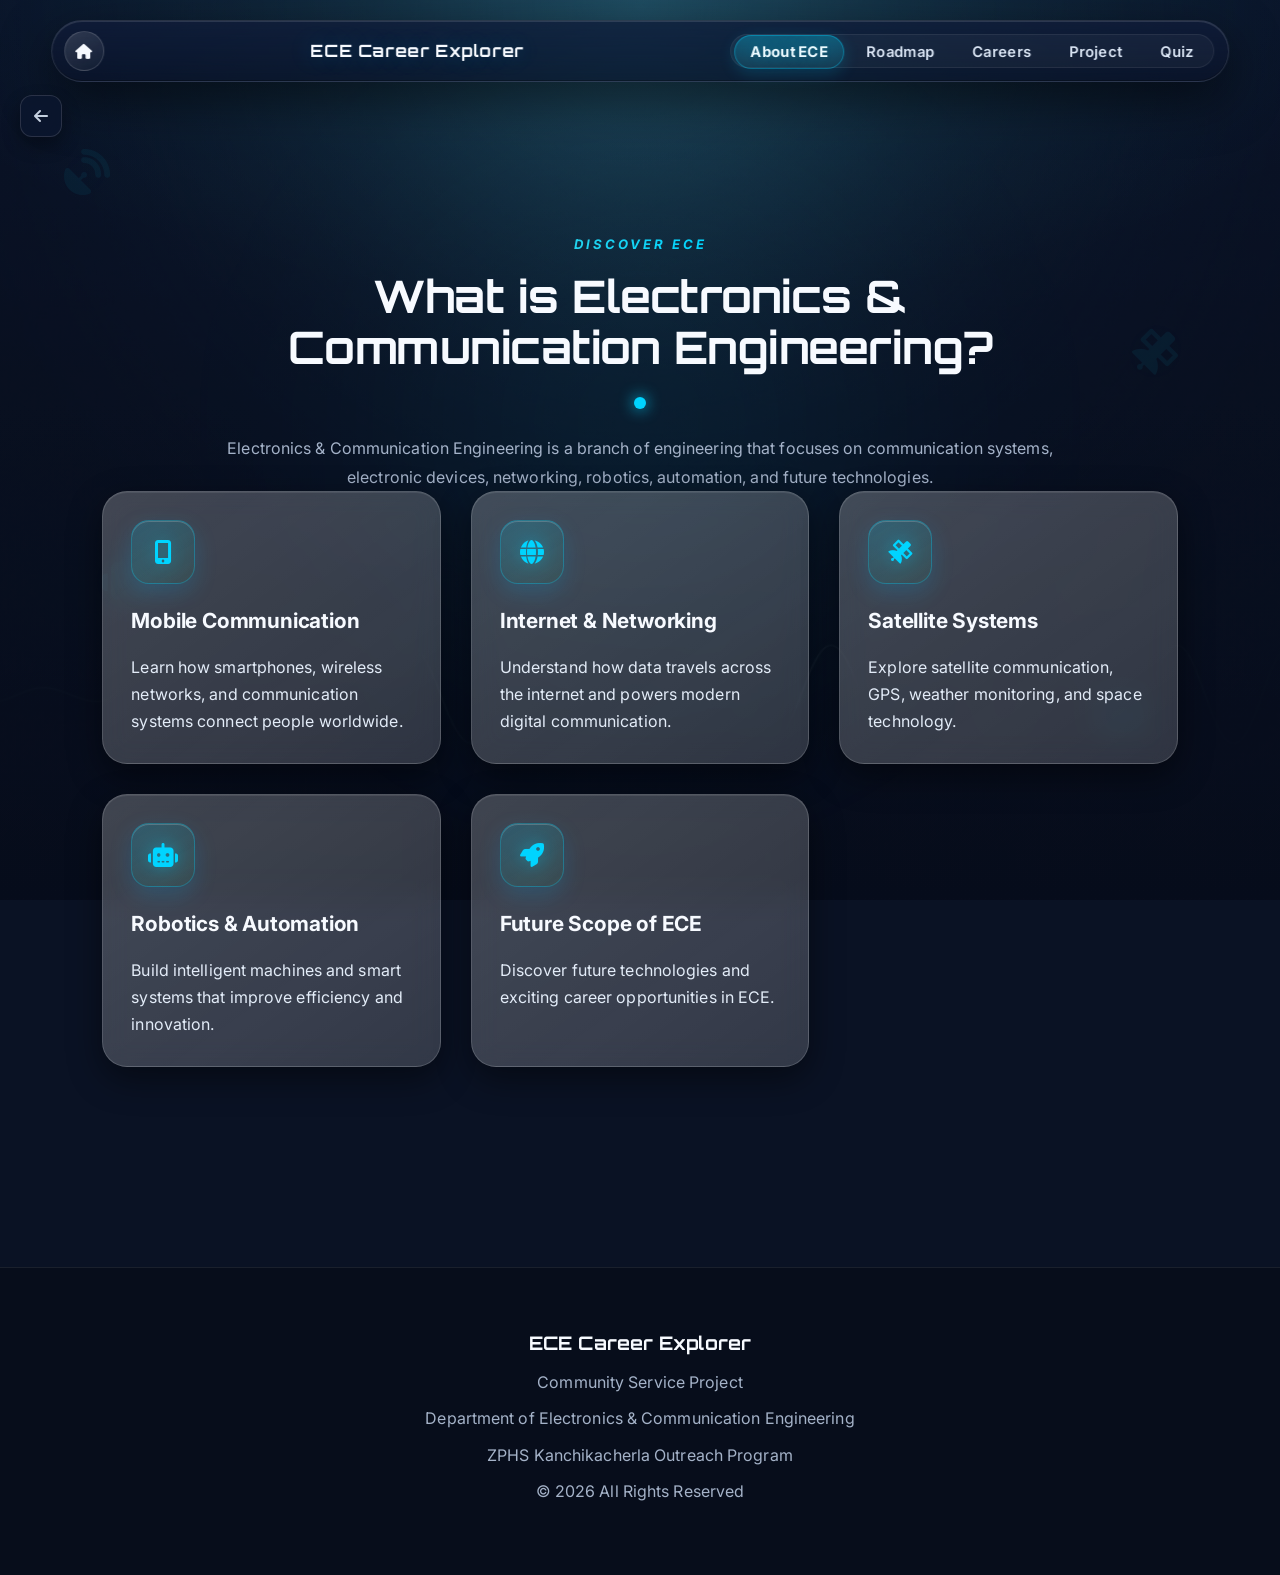
==== commit e7ac320c: "Stable backup after update" ====
--- a/about.html
+++ b/about.html
@@ -18,7 +18,7 @@
     <link rel="icon" href="favicon.svg" type="image/svg+xml">
     <link rel="stylesheet" href="style.css">
 
-    <link href="https://fonts.googleapis.com/css2?family=Poppins:wght@400;500;600;700;800&family=Orbitron:wght@400;600;700&family=Inter:wght@300;400;500;600;700&display=swap"
+    <link href="https://fonts.googleapis.com/css2?family=Orbitron:wght@400;600;700&family=Inter:wght@300;400;500;600;700&display=swap"
         rel="stylesheet">
 
     <link rel="stylesheet"
--- a/style.css
+++ b/style.css
@@ -1,29 +1,22 @@
 /* ============================================================
-   ECE CAREER EXPLORER — "Orange Pixel" Blue Theme
-   Royal-blue → azure background · flowing waves · light frosted cards
-   Poppins (display/logo) · Inter (body)
+   ECE CAREER EXPLORER — Unified Dark "Instrument" Theme
+   Deep navy base · phosphor-green + cyan accents · metallic cards
+   Inter (body) · Orbitron (display) — matches the CRO loader
    ============================================================ */
 
 :root{
-    --blue-900:#1e3a8a;
-    --blue-700:#2563eb;
-    --blue-500:#3b82f6;
-    --blue-400:#38bdf8;
-    --ink:#1e293b;
-    --ink-soft:#475569;
-    --card:#ffffff;
-    --card-soft:rgba(255,255,255,.92);
-    --text:#eaf2ff;
-    --head:#ffffff;
-    --muted:#c7d8f5;
-    --accent:#38bdf8;
-    --accent-2:#6366f1;
-    --pink:#f472b6;
-    --yellow:#fde047;
-    --teal:#2dd4bf;
-    --purple:#a78bfa;
-    --border:rgba(255,255,255,.18);
-    --shadow-card:0 18px 40px rgba(15,40,90,.18);
+    --bg-0:#0a1224;
+    --bg-1:#0d1730;
+    --panel:rgba(255,255,255,.085);
+    --panel-2:rgba(255,255,255,.12);
+    --border:rgba(255,255,255,.14);
+    --border-glow:rgba(0,212,255,.40);
+    --text:#dbe6f5;
+    --head:#f7faff;
+    --muted:#a4b2c8;
+    --cyan:#00d4ff;
+    --teal:#22d3ee;
+    --green:#3dff9e;
 }
 
 html{ scroll-behavior:smooth; }
@@ -37,276 +30,239 @@
 
 body{
     font-family:'Inter',sans-serif;
-    background:var(--blue-700);
+    background:var(--bg-0);
     color:var(--text);
     overflow-x:hidden;
-    padding-top:96px;
+    padding-top:110px;
     -webkit-font-smoothing:antialiased;
-    line-height:1.65;
-    letter-spacing:.1px;
-}
-
-h1,h2,h3,h4,.logo,.cro-brand{
-    font-family:'Poppins',sans-serif;
-}
-
-/* ============================================================
-   BACKGROUND — royal blue → azure + flowing waves + dots
-   ============================================================ */
+}
+
+/* ---------- SHARED BACKGROUND (loader "opened up") ---------- */
 
 .background{
     position:fixed;
-    inset:0;
-    z-index:-3;
+    top:0;
+    left:0;
+    width:100%;
+    height:100%;
     background:
-        radial-gradient(120% 90% at 80% 0%,rgba(56,189,248,.45),transparent 55%),
-        linear-gradient(135deg,#1e3a8a 0%,#2563eb 45%,#3b82f6 72%,#38bdf8 100%);
-}
-
-/* flowing wave bands across the lower area — seamless translateX loops */
-.background::before,
+        radial-gradient(120% 80% at 50% -10%,rgba(34,211,238,.16),transparent 55%),
+        radial-gradient(90% 70% at 50% 0%,rgba(61,255,158,.08),transparent 60%),
+        linear-gradient(180deg,#0c1630 0%,#0a1224 45%,#070d1c 100%);
+    z-index:-2;
+}
+
 .background::after{
     content:"";
     position:absolute;
-    left:-50%;
-    width:200%;
-    height:340px;
-    background-repeat:repeat-x;
-    background-size:50% 100%;
+    width:700px;
+    height:700px;
+    top:8%;
+    left:50%;
+    transform:translateX(-50%);
+    background:radial-gradient(circle,rgba(0,212,255,.14),transparent 70%);
+    filter:blur(90px);
     pointer-events:none;
-    opacity:.5;
-}
-
-.background::before{
-    bottom:6%;
-    background-image:
-        url("data:image/svg+xml;utf8,<svg xmlns='http://www.w3.org/2000/svg' width='1200' height='340' viewBox='0 0 1200 340' preserveAspectRatio='none'><path d='M0,170 C150,90 300,90 450,170 C600,250 750,250 900,170 C1050,90 1150,110 1200,150 L1200,340 L0,340 Z' fill='rgba(255,255,255,0.10)'/></svg>");
-    animation:waveFlow 22s linear infinite;
-}
-
-.background::after{
-    bottom:0;
-    height:300px;
-    background-image:
-        url("data:image/svg+xml;utf8,<svg xmlns='http://www.w3.org/2000/svg' width='1200' height='300' viewBox='0 0 1200 300' preserveAspectRatio='none'><path d='M0,150 C200,60 400,240 600,150 C800,60 1000,240 1200,150 L1200,300 L0,300 Z' fill='rgba(167,139,250,0.10)'/></svg>");
-    animation:waveFlowReverse 30s linear infinite;
-}
-
-@keyframes waveFlow{
-    from{ transform:translateX(0); }
-    to{ transform:translateX(50%); }
-}
-
-@keyframes waveFlowReverse{
-    from{ transform:translateX(0); }
-    to{ transform:translateX(-50%); }
-}
-
-/* thin curved hairlines like the reference */
+}
+
+/* faint circuit texture for depth */
 .circuit-overlay{
     position:fixed;
     inset:0;
-    z-index:-2;
+    background:
+        linear-gradient(180deg,rgba(10,18,36,.55),rgba(7,13,28,.78)),
+        url("assets/images/site-bg.png");
+    background-size:cover;
+    background-position:center;
+    background-attachment:fixed;
+    opacity:.5;
+    z-index:-1;
     pointer-events:none;
-    background:
-        radial-gradient(60% 50% at 110% 30%,transparent 49%,rgba(255,255,255,.10) 50%,transparent 51%),
-        radial-gradient(70% 60% at -10% 70%,transparent 49%,rgba(255,255,255,.08) 50%,transparent 51%);
-    opacity:.7;
-}
-
-/* faint floating accent dots */
+}
+
 .floating-icon{
     position:fixed;
-    z-index:-1;
+    font-size:40px;
+    opacity:0.07;
+    z-index:0;
     pointer-events:none;
-    width:14px;
-    height:14px;
-    border-radius:50%;
-    animation:dotFloat 9s ease-in-out infinite;
-}
-
-.floating-icon i{ display:none; }
-
-.icon1{ top:18%; left:7%; background:var(--pink); box-shadow:0 0 16px rgba(244,114,182,.7); }
-.icon2{ top:30%; right:10%; background:var(--yellow); box-shadow:0 0 16px rgba(253,224,71,.7); animation-delay:-2s; }
-.icon3{ top:62%; left:9%; background:var(--teal); box-shadow:0 0 16px rgba(45,212,191,.7); animation-delay:-4s; }
-.icon4{ top:74%; right:12%; background:var(--purple); box-shadow:0 0 16px rgba(167,139,250,.7); animation-delay:-6s; }
-
-@keyframes dotFloat{
-    0%,100%{ transform:translateY(0); opacity:.55; }
-    50%{ transform:translateY(-24px); opacity:.9; }
-}
-
-/* ============================================================
-   NAVBAR — translucent glass pill · hidden slide-in menu (all sizes)
-   ============================================================ */
+    animation:float 8s ease-in-out infinite;
+}
+
+.icon1{ top:15%; left:5%; }
+.icon2{ top:35%; right:8%; }
+.icon3{ top:60%; left:8%; }
+.icon4{ top:75%; right:10%; }
+
+@keyframes float{
+    0%{ transform:translateY(0); }
+    50%{ transform:translateY(-20px); }
+    100%{ transform:translateY(0); }
+}
+
+/* ---------- NAVBAR ---------- */
 
 nav{
     position:fixed;
     top:18px;
     left:50%;
     transform:translateX(-50%);
-    width:94%;
-    max-width:1180px;
+    width:92%;
+    max-width:1200px;
     display:flex;
     justify-content:space-between;
     align-items:center;
-    padding:10px 14px;
-    gap:16px;
-    background:linear-gradient(180deg,rgba(255,255,255,.22),rgba(255,255,255,.10));
-    backdrop-filter:blur(22px) saturate(150%);
-    -webkit-backdrop-filter:blur(22px) saturate(150%);
+    padding:12px 22px;
+    background:rgba(13,23,48,.72);
+    backdrop-filter:blur(20px);
     border:1px solid var(--border);
-    border-radius:999px;
-    box-shadow:0 14px 40px rgba(15,35,80,.25),inset 0 1px 0 rgba(255,255,255,.3);
+    border-radius:18px;
+    box-shadow:
+        0 10px 40px rgba(0,0,0,.45),
+        inset 0 1px 0 rgba(255,255,255,.06),
+        0 0 0 1px rgba(0,212,255,.05);
     z-index:9998;
 }
 
 .home-icon{
-    width:42px;
-    height:42px;
+    width:36px;
+    height:36px;
     font-size:15px;
     display:flex;
     align-items:center;
     justify-content:center;
-    border-radius:50%;
-    background:linear-gradient(150deg,rgba(255,255,255,.4),rgba(255,255,255,.12));
-    border:1px solid rgba(255,255,255,.4);
-    color:#fff;
+    border-radius:11px;
+    background:linear-gradient(145deg,rgba(255,255,255,.10),rgba(255,255,255,.03));
+    border:1px solid var(--border);
+    color:var(--head);
     text-decoration:none;
     flex-shrink:0;
     transition:.3s;
 }
 
 .home-icon:hover{
-    transform:translateY(-2px) scale(1.05);
-    box-shadow:0 0 20px rgba(255,255,255,.5);
+    color:var(--cyan);
+    border-color:var(--border-glow);
+    box-shadow:0 0 18px rgba(0,212,255,.35);
+    transform:translateY(-2px);
 }
 
 .logo{
-    flex:1;
-    text-align:center;
-    font-size:1.1rem;
+    display:flex;
+    align-items:center;
+    gap:10px;
+    font-family:'Orbitron',sans-serif;
+    font-size:1.05rem;
     font-weight:700;
-    letter-spacing:.4px;
-    color:#fff;
+    letter-spacing:.5px;
+    color:var(--head);
     white-space:nowrap;
-    overflow:hidden;
-    text-overflow:ellipsis;
-    text-shadow:0 2px 10px rgba(0,0,0,.18);
-}
-
-/* Hamburger — shown on ALL viewports */
+}
+
+#nav-links{
+    display:flex;
+    list-style:none;
+    gap:26px;
+    align-items:center;
+}
+
+nav a{
+    position:relative;
+    text-decoration:none;
+    color:var(--text);
+    font-size:0.95rem;
+    font-weight:500;
+    padding:4px 2px;
+    transition:color .3s;
+}
+
+/* animated metallic / cyan shine sweep on hover & active */
+nav #nav-links a:hover,
+nav #nav-links a.active{
+    background:linear-gradient(
+        100deg,
+        #cfe8ff 0%,
+        var(--cyan) 25%,
+        #ffffff 50%,
+        var(--teal) 75%,
+        #cfe8ff 100%
+    );
+    background-size:220% auto;
+    -webkit-background-clip:text;
+    background-clip:text;
+    -webkit-text-fill-color:transparent;
+    color:transparent;
+    animation:textShine 2.2s linear infinite;
+    text-shadow:0 0 18px rgba(0,212,255,.35);
+}
+
+nav #nav-links a.active{
+    font-weight:700;
+}
+
+nav #nav-links a.active::after{
+    content:"";
+    position:absolute;
+    left:0;
+    right:0;
+    bottom:-6px;
+    height:2px;
+    background:linear-gradient(90deg,transparent,var(--cyan),transparent);
+    box-shadow:0 0 10px var(--cyan);
+}
+
+@keyframes textShine{
+    0%{ background-position:0% center; }
+    100%{ background-position:220% center; }
+}
+
+/* Hamburger — hidden on desktop */
 .menu-toggle{
-    display:flex;
-    width:44px;
-    height:44px;
+    display:none;
+    width:46px;
+    height:46px;
     align-items:center;
     justify-content:center;
-    background:linear-gradient(150deg,rgba(255,255,255,.4),rgba(255,255,255,.12));
-    border:1px solid rgba(255,255,255,.4);
-    border-radius:14px;
-    font-size:22px;
-    color:#fff;
+    background:linear-gradient(145deg,rgba(255,255,255,.10),rgba(255,255,255,.03));
+    border:1px solid var(--border);
+    border-radius:12px;
+    box-shadow:0 4px 15px rgba(0,0,0,.4);
+    font-size:24px;
+    color:var(--head);
     cursor:pointer;
-    flex-shrink:0;
-    transition:.25s;
-}
-
-.menu-toggle:hover{
-    box-shadow:0 0 18px rgba(255,255,255,.45);
-    transform:translateY(-1px);
-}
-
-.menu-toggle[aria-expanded="true"]{
-    box-shadow:0 0 18px rgba(255,255,255,.5);
-}
-
-/* slide-in panel — hidden by default on every screen size */
-#nav-links{
-    display:flex;
-    flex-direction:column;
-    list-style:none;
-    gap:6px;
-    position:fixed;
-    top:74px;
-    right:max(12px,calc(50% - 590px));
-    width:250px;
-    padding:12px;
-    background:linear-gradient(180deg,rgba(30,58,138,.96),rgba(37,99,235,.96));
-    backdrop-filter:blur(18px);
-    -webkit-backdrop-filter:blur(18px);
-    border:1px solid rgba(255,255,255,.22);
-    border-radius:20px;
-    box-shadow:0 22px 50px rgba(10,25,60,.45);
-    transform-origin:top right;
-    opacity:0;
-    transform:translateY(-12px) scale(.96);
-    pointer-events:none;
-    transition:opacity .28s ease,transform .28s cubic-bezier(.2,.8,.2,1);
-    z-index:9999;
-}
-
-#nav-links.active{
-    opacity:1;
-    transform:translateY(0) scale(1);
-    pointer-events:auto;
-}
-
-#nav-links li{ list-style:none; width:100%; }
-
-nav #nav-links a{
-    display:block;
-    width:100%;
-    padding:13px 16px;
-    border-radius:14px;
-    text-decoration:none;
-    color:#eaf2ff;
-    font-size:.96rem;
-    font-weight:600;
-    letter-spacing:.3px;
-    transition:.25s;
-}
-
-nav #nav-links a:hover,
-nav #nav-links a.active{
-    background:linear-gradient(135deg,rgba(255,255,255,.28),rgba(255,255,255,.12));
-    color:#fff;
-    box-shadow:inset 0 0 0 1px rgba(255,255,255,.3);
-}
-
-nav #nav-links a.active{ font-weight:700; }
+}
 
 /* ---------- BACK ARROW ---------- */
 
 .back-arrow{
     position:fixed;
-    top:88px;
+    top:95px;
     left:20px;
-    width:44px;
-    height:44px;
+    width:42px;
+    height:42px;
     display:flex;
     align-items:center;
     justify-content:center;
-    background:linear-gradient(150deg,rgba(255,255,255,.32),rgba(255,255,255,.1));
-    backdrop-filter:blur(12px);
-    border:1px solid rgba(255,255,255,.35);
-    border-radius:14px;
-    box-shadow:0 10px 24px rgba(15,35,80,.25);
-    color:#fff;
+    background:rgba(13,23,48,.8);
+    backdrop-filter:blur(10px);
+    border:1px solid var(--border);
+    border-radius:12px;
+    box-shadow:0 8px 20px rgba(0,0,0,.4);
+    color:var(--text);
     cursor:pointer;
-    z-index:9997;
+    opacity:.9;
+    z-index:9999;
     transition:.3s;
 }
 
 .back-arrow:hover{
     transform:translateY(-2px);
-    box-shadow:0 0 20px rgba(255,255,255,.45);
-}
-
-/* ============================================================
-   HERO
-   ============================================================ */
+    color:var(--cyan);
+    border-color:var(--border-glow);
+    box-shadow:0 0 18px rgba(0,212,255,.3);
+}
+
+/* ---------- HERO ---------- */
 
 .hero{
     min-height:60vh;
@@ -314,12 +270,12 @@
     justify-content:center;
     align-items:center;
     text-align:center;
-    padding:110px 20px 20px;
+    padding:120px 20px 20px;
 }
 
 .hero-content{
     display:flex;
-    justify-content:center;
+    justify-content:space-between;
     align-items:center;
     gap:50px;
     width:100%;
@@ -328,26 +284,39 @@
 
 .hero-left{ flex:1; width:100%; }
 
+.hero-right{
+    flex:1;
+    display:flex;
+    flex-direction:column;
+    align-items:center;
+    justify-content:center;
+}
+
 .hero p{
-    margin:22px auto 0;
-    font-size:1.18rem;
-    max-width:820px;
+    margin-top:20px;
+    font-size:1.2rem;
+    max-width:800px;
+    margin-left:auto;
+    margin-right:auto;
     color:var(--muted);
-    line-height:1.85;
+    line-height:1.8;
 }
 
 .metal-title{
-    font-family:'Poppins',sans-serif;
-    font-size:4.2rem;
-    font-weight:800;
+    position:relative;
+    font-family:'Orbitron',sans-serif;
+    font-size:4.5rem;
+    font-weight:700;
     line-height:1.05;
-    letter-spacing:-1px;
-    color:#fff;
-    text-shadow:0 6px 30px rgba(10,30,80,.4);
+    background:linear-gradient(180deg,#ffffff 0%,#9fdcff 55%,#3aa8ff 100%);
+    -webkit-background-clip:text;
+    background-clip:text;
+    -webkit-text-fill-color:transparent;
+    text-shadow:0 0 40px rgba(0,212,255,.25);
 }
 
 .buttons{
-    margin-top:34px;
+    margin-top:35px;
     display:flex;
     flex-direction:column;
     align-items:center;
@@ -356,37 +325,35 @@
 
 .primary-btn,
 .secondary-btn{
-    padding:15px 32px;
+    padding:15px 30px;
     border:none;
     cursor:pointer;
-    border-radius:14px;
+    border-radius:12px;
     font-size:1rem;
     font-weight:600;
-    transition:.35s ease;
+    transition:.4s ease;
     text-decoration:none;
 }
 
 .primary-btn{
-    background:linear-gradient(135deg,#fbbf24,#f97316);
-    color:#3a1d00;
-    box-shadow:0 10px 26px rgba(249,115,22,.4);
+    background:linear-gradient(135deg,#00d4ff,#6a5cff);
+    color:#06121f;
+    box-shadow:0 8px 24px rgba(0,180,255,.3);
 }
 
 .secondary-btn{
-    background:rgba(255,255,255,.14);
-    border:1px solid rgba(255,255,255,.4);
-    color:#fff;
+    background:rgba(255,255,255,.04);
+    border:1px solid var(--border);
+    color:var(--head);
 }
 
 .primary-btn:hover,
 .secondary-btn:hover{
-    transform:translateY(-4px);
-    box-shadow:0 14px 32px rgba(0,0,0,.25);
-}
-
-/* ============================================================
-   STATS
-   ============================================================ */
+    transform:translateY(-5px);
+    box-shadow:0 0 28px rgba(0,212,255,.45);
+}
+
+/* ---------- STATS ---------- */
 
 .stats{
     display:flex;
@@ -398,30 +365,28 @@
 
 .stat-card{
     width:220px;
-    padding:28px 22px;
+    padding:25px;
     text-align:center;
 }
 
 .stat-card h2{
-    color:var(--blue-700);
-    font-family:'Poppins',sans-serif;
-    font-size:2.2rem;
-    font-weight:800;
-    margin-bottom:8px;
-}
-
-.stat-card p{ color:var(--ink); font-weight:700; }
+    color:var(--cyan);
+    font-family:'Orbitron',sans-serif;
+    font-size:2rem;
+    margin-bottom:10px;
+    text-shadow:0 0 18px rgba(0,212,255,.3);
+}
+
+.stat-card p{ color:var(--head); font-weight:600; }
 
 .stat-card span{
     display:block;
-    margin-top:8px;
-    font-size:.8rem;
-    color:var(--ink-soft);
-}
-
-/* ============================================================
-   SECTION TITLE
-   ============================================================ */
+    margin-top:10px;
+    font-size:0.8rem;
+    color:var(--muted);
+}
+
+/* ---------- SECTION TITLE ---------- */
 
 .section-title{
     text-align:center;
@@ -430,27 +395,24 @@
 }
 
 .section-title span{
-    display:inline-block;
-    letter-spacing:3px;
-    font-size:.82rem;
-    font-weight:700;
+    color:var(--teal);
+    letter-spacing:2px;
+    font-size:0.9rem;
+    font-weight:600;
     text-transform:uppercase;
-    color:#fde047;
 }
 
 .section-title h2{
-    margin-top:14px;
-    font-size:2.7rem;
-    font-family:'Poppins',sans-serif;
-    font-weight:700;
-    letter-spacing:-.5px;
-    color:#fff;
+    margin-top:15px;
+    font-size:2.8rem;
+    font-family:'Orbitron',sans-serif;
+    color:var(--head);
 }
 
 .section-title p{
-    margin-top:18px;
+    margin-top:20px;
     color:var(--muted);
-    line-height:1.85;
+    line-height:1.8;
 }
 
 .premium-divider{
@@ -464,20 +426,18 @@
 .premium-divider span{
     width:120px;
     height:2px;
-    background:linear-gradient(90deg,transparent,#fff,transparent);
+    background:linear-gradient(90deg,transparent,var(--cyan),transparent);
 }
 
 .divider-dot{
     width:12px;
     height:12px;
     border-radius:50%;
-    background:#fde047;
-    box-shadow:0 0 15px rgba(253,224,71,.7);
-}
-
-/* ============================================================
-   SHARED SECTIONS + GRIDS
-   ============================================================ */
+    background:var(--cyan);
+    box-shadow:0 0 15px var(--cyan);
+}
+
+/* ---------- SHARED SECTIONS ---------- */
 
 .ece-section,
 .career-section,
@@ -486,7 +446,7 @@
 .about-project-section,
 .team-section,
 .quiz-section{
-    padding:110px 8%;
+    padding:120px 8%;
 }
 
 .ece-grid,
@@ -503,9 +463,7 @@
 .career-grid,
 .future-grid{ margin-top:70px; }
 
-/* ============================================================
-   LIGHT FROSTED CARDS — no more black boxes
-   ============================================================ */
+/* ---------- METALLIC GLASS CARD BASE ---------- */
 
 .ece-card,
 .career-card,
@@ -523,19 +481,23 @@
     position:relative;
     isolation:isolate;
     overflow:hidden;
-    background:var(--card-soft);
-    border:1px solid rgba(255,255,255,.7);
+    background:
+        linear-gradient(145deg,rgba(255,255,255,.08),rgba(255,255,255,.02)) ,
+        var(--panel);
+    border:1px solid var(--border);
     border-radius:20px;
-    box-shadow:var(--shadow-card);
-    backdrop-filter:blur(8px);
-    color:var(--ink);
+    box-shadow:
+        0 12px 34px rgba(0,0,0,.45),
+        inset 0 1px 0 rgba(255,255,255,.08);
+    backdrop-filter:blur(14px);
     animation:cardFloat 7s ease-in-out infinite;
 }
 
-/* subtle sheen sweep */
+/* brushed-metal sheen sweep */
 .ece-card::after,
 .career-card::after,
 .future-card::after,
+.stat-card::after,
 .team-card::after,
 .roadmap-card::after,
 .info-card::after,
@@ -549,13 +511,14 @@
     position:absolute;
     inset:0;
     z-index:-1;
-    background:linear-gradient(115deg,transparent 40%,rgba(56,189,248,.12) 50%,transparent 60%);
+    background:linear-gradient(115deg,transparent 38%,rgba(255,255,255,.14) 50%,transparent 62%);
     background-size:250% 100%;
     background-position:150% 0;
-    animation:cardSheen 7s linear infinite;
+    animation:cardSheen 6s linear infinite;
     pointer-events:none;
 }
 
+/* staggered timing so the grid feels alive, not uniform */
 .ece-card:nth-child(2n),
 .career-card:nth-child(2n),
 .future-card:nth-child(2n),
@@ -568,9 +531,14 @@
 .info-card:nth-child(3n),
 .team-card:nth-child(3n){ animation-delay:-4.1s; }
 
+.ece-card::after{ animation-delay:-1s; }
+.ece-card:nth-child(2n)::after{ animation-delay:-3s; }
+.ece-card:nth-child(3n)::after{ animation-delay:-5s; }
+
 @keyframes cardFloat{
-    0%,100%{ transform:translateY(0); }
+    0%{ transform:translateY(0); }
     50%{ transform:translateY(-8px); }
+    100%{ transform:translateY(0); }
 }
 
 @keyframes cardSheen{
@@ -578,6 +546,7 @@
     60%,100%{ background-position:-150% 0; }
 }
 
+/* hover: pause float, clean lift + glow */
 .ece-card:hover,
 .career-card:hover,
 .future-card:hover,
@@ -587,11 +556,14 @@
 .info-card:hover{
     animation-play-state:paused;
     transform:translateY(-10px);
-    box-shadow:0 26px 50px rgba(15,40,90,.28);
+    border-color:var(--border-glow);
+    box-shadow:
+        0 20px 44px rgba(0,0,0,.55),
+        0 0 30px rgba(0,212,255,.22);
 }
 
 .ece-card{
-    border-radius:24px;
+    border-radius:25px;
     padding:28px;
     min-height:120px;
     display:flex;
@@ -599,56 +571,46 @@
     width:100%;
 }
 
-/* card text colors (dark on light) */
+.icon,
+.career-icon,
+.future-icon,
+.team-icon,
+.info-icon{
+    font-size:3rem;
+    margin-bottom:18px;
+}
+
 .ece-card h3,
 .career-card h3,
-.future-card h3,
-.team-card h3,
-.info-card h3,
-.roadmap-card h3,
-.about-card h3,
-.feature-card h3,
-.about-project-card h3,
-.objective-card h3,
-.project-title-card h3{
-    margin-bottom:14px;
+.future-card h3{
+    margin-bottom:15px;
     font-size:1.3rem;
-    font-weight:700;
-    color:var(--ink);
-    letter-spacing:-.2px;
+    color:var(--head);
 }
 
 .ece-card p,
 .career-card p,
-.future-card p,
-.team-card p,
-.info-card p,
-.roadmap-card p,
-.about-card p,
-.feature-card p,
-.about-project-card p,
-.objective-card p,
-.project-title-card p{
-    color:var(--ink-soft);
-    line-height:1.75;
+.future-card p{
+    color:var(--muted);
+    line-height:1.7;
 }
 
 .ece-card a{
     margin-top:auto;
     display:inline-block;
-    color:var(--blue-700);
+    color:var(--cyan);
     text-decoration:none;
-    font-weight:700;
+    font-weight:600;
     padding:10px 20px;
-    border:1px solid rgba(37,99,235,.35);
-    border-radius:12px;
-    transition:.3s;
+    border:1px solid rgba(0,212,255,.4);
+    border-radius:10px;
+    transition:0.3s;
 }
 
 .ece-card a:hover{
-    background:var(--blue-700);
-    color:#fff;
-    box-shadow:0 8px 20px rgba(37,99,235,.35);
+    background:var(--cyan);
+    color:#06121f;
+    box-shadow:0 0 18px rgba(0,212,255,.4);
 }
 
 .card-btn{
@@ -659,82 +621,28 @@
     padding:16px;
     border:none;
     border-radius:14px;
-    background:linear-gradient(135deg,#2563eb,#38bdf8);
-    color:#fff;
+    background:linear-gradient(135deg,#00cfff,#009dff);
+    color:#06121f;
     font-size:1rem;
     font-weight:700;
     text-decoration:none;
     transition:.3s ease;
-    box-shadow:0 8px 20px rgba(37,99,235,.3);
+    box-shadow:0 8px 20px rgba(0,180,255,.3);
 }
 
 .card-btn:hover{
     transform:translateY(-3px);
-    box-shadow:0 12px 28px rgba(37,99,235,.45);
+    box-shadow:0 12px 28px rgba(0,180,255,.45);
 }
 
 .career-card,
 .future-card{
-    border-radius:24px;
+    border-radius:25px;
     padding:35px;
     text-align:center;
 }
 
-/* ============================================================
-   ICON CHIPS — rounded, friendly, soft glow
-   ============================================================ */
-
-.icon,
-.career-icon,
-.future-icon,
-.team-icon,
-.info-icon{
-    display:inline-flex;
-    align-items:center;
-    justify-content:center;
-    width:64px;
-    height:64px;
-    margin-bottom:20px;
-    font-size:1.6rem;
-    border-radius:18px;
-    background:linear-gradient(150deg,#2563eb,#38bdf8);
-    box-shadow:0 10px 24px rgba(37,99,235,.35);
-}
-
-.career-card .career-icon,
-.future-card .future-icon,
-.team-card .team-icon,
-.info-card .info-icon{
-    margin-left:auto;
-    margin-right:auto;
-}
-
-.icon i,
-.career-icon i,
-.future-icon i,
-.team-icon i,
-.info-icon i{
-    color:#fff;
-    font-size:1.5rem;
-}
-
-.ece-card h3 i,
-.career-card h3 i,
-.future-card h3 i,
-.roadmap-card h3 i,
-.about-project-card h3 i,
-.objective-card h3 i,
-.about-card h3 i,
-.feature-card h3 i{
-    color:var(--blue-700);
-    margin-right:9px;
-}
-
-.ece-card a i{ margin-right:8px; }
-
-/* ============================================================
-   ROADMAP
-   ============================================================ */
+/* ---------- ROADMAP ---------- */
 
 .roadmap-container{
     margin-top:70px;
@@ -746,7 +654,7 @@
 .roadmap-card{
     width:100%;
     max-width:700px;
-    border-radius:24px;
+    border-radius:25px;
     padding:30px;
     text-align:center;
 }
@@ -756,19 +664,19 @@
 .roadmap-step h3{
     margin-bottom:15px;
     font-size:1.5rem;
-    color:var(--ink) !important;
+    color:var(--head) !important;
 }
 
 .roadmap-card p{
-    color:var(--ink-soft) !important;
+    color:var(--muted) !important;
     line-height:1.8;
 }
 
 .roadmap-arrow{
     font-size:2rem;
-    color:#fff;
+    color:var(--cyan);
     margin:25px 0;
-    text-shadow:0 0 15px rgba(255,255,255,.5);
+    text-shadow:0 0 15px rgba(0,212,255,.4);
 }
 
 .roadmap-branches{
@@ -779,9 +687,7 @@
     max-width:900px;
 }
 
-/* ============================================================
-   ABOUT / PROJECT / TEAM
-   ============================================================ */
+/* ---------- ABOUT / PROJECT / TEAM ---------- */
 
 .about-grid{
     display:grid;
@@ -800,26 +706,32 @@
     max-width:900px;
     margin:60px auto 0;
     padding:40px;
-    border-radius:24px;
+    border-radius:25px;
 }
 
 .about-project-card h3,
-.objective-card h3{ text-align:center; }
+.objective-card h3{
+    text-align:center;
+    margin-bottom:20px;
+    color:var(--head);
+}
 
 .about-project-card p,
 .objective-card p{
     text-align:center;
+    color:var(--muted);
+    line-height:1.8;
     max-width:700px;
-    margin:0 auto;
-    line-height:1.8;
+    margin-left:auto;
+    margin-right:auto;
 }
 
 .project-details{ margin-top:30px; }
 
 .detail-item{
     padding:15px 0;
-    border-bottom:1px solid rgba(15,40,90,.12);
-    color:var(--ink);
+    border-bottom:1px solid rgba(255,255,255,.08);
+    color:var(--text);
 }
 
 .team-grid{
@@ -830,16 +742,16 @@
 }
 
 .team-card{
-    border-radius:24px;
+    border-radius:25px;
     padding:30px;
     text-align:center;
-}
-
-.team-card span{ color:var(--blue-700); font-weight:600; }
-
-/* ============================================================
-   PROJECT OVERVIEW
-   ============================================================ */
+    color:var(--text);
+}
+
+.team-card h3{ color:var(--head); }
+.team-card span{ color:var(--teal); }
+
+/* ---------- PROJECT OVERVIEW ---------- */
 
 .project-overview{ margin-top:60px; }
 
@@ -847,23 +759,31 @@
     padding:50px;
     text-align:center;
     margin-bottom:40px;
-    border-radius:24px;
+    border-radius:25px;
 }
 
 .project-badge{
     display:inline-block;
     padding:10px 20px;
     border-radius:30px;
-    background:rgba(37,99,235,.1);
-    border:1px solid rgba(37,99,235,.3);
-    color:var(--blue-700);
+    background:rgba(0,212,255,.10);
+    border:1px solid rgba(0,212,255,.3);
+    color:var(--cyan);
     margin-bottom:20px;
-    font-weight:700;
-}
-
-.project-title-card h3{ font-size:2rem; }
-
-.project-title-card p{ max-width:700px; margin:auto; }
+    font-weight:600;
+}
+
+.project-title-card h3{
+    font-size:2rem;
+    margin-bottom:20px;
+    color:var(--head);
+}
+
+.project-title-card p{
+    color:var(--muted);
+    max-width:700px;
+    margin:auto;
+}
 
 .project-info-grid{
     display:grid;
@@ -878,15 +798,16 @@
     text-align:center;
 }
 
+.info-card h3{ color:var(--head); }
+.info-card p{ color:var(--muted); }
+
 .objective-card{
     padding:40px;
     text-align:center;
-    border-radius:24px;
-}
-
-/* ============================================================
-   QUIZ
-   ============================================================ */
+    border-radius:25px;
+}
+
+/* ---------- QUIZ ---------- */
 
 .quiz-container{
     max-width:900px;
@@ -899,7 +820,10 @@
     margin-bottom:25px;
 }
 
-.quiz-card h3{ margin-bottom:20px; color:var(--ink); }
+.quiz-card h3{
+    margin-bottom:20px;
+    color:var(--head);
+}
 
 .quiz-card label,
 .quiz-container label,
@@ -909,22 +833,24 @@
     margin:12px 0;
     padding:12px 16px;
     cursor:pointer;
-    color:var(--ink) !important;
+    color:#dbe6f5 !important;
     font-weight:500 !important;
-    background:rgba(37,99,235,.05);
-    border:1px solid rgba(37,99,235,.18);
+    opacity:1 !important;
+    background:rgba(255,255,255,.03);
+    border:1px solid var(--border);
     border-radius:12px;
     transition:.25s;
 }
 
 .quiz-card label:hover{
-    border-color:rgba(37,99,235,.5);
-    background:rgba(37,99,235,.1);
+    border-color:var(--border-glow);
+    background:rgba(0,212,255,.07);
 }
 
 input[type="radio"]{
-    accent-color:var(--blue-700);
+    accent-color:var(--cyan);
     margin-right:10px;
+    opacity:1 !important;
 }
 
 .quiz-btn{
@@ -934,49 +860,50 @@
     border-radius:15px;
     font-size:1rem;
     font-weight:700;
-    color:#fff;
-    background:linear-gradient(135deg,#2563eb,#38bdf8);
+    color:#06121f;
+    background:linear-gradient(135deg,#00d4ff,#5b8bff);
     cursor:pointer;
-    transition:.35s;
+    transition:.4s;
 }
 
 .quiz-btn:hover{
     transform:translateY(-3px);
-    box-shadow:0 12px 28px rgba(37,99,235,.4);
+    box-shadow:0 0 22px rgba(0,212,255,.4);
 }
 
 #quiz-result{
     margin-top:30px;
     text-align:center;
     font-size:1.3rem;
-    font-weight:700;
-    color:#fff;
-    text-shadow:0 2px 12px rgba(0,0,0,.2);
-}
-
-/* ============================================================
-   FOOTER
-   ============================================================ */
+    font-weight:600;
+    color:var(--green);
+    text-shadow:0 0 16px rgba(61,255,158,.35);
+}
+
+/* ---------- FOOTER ---------- */
 
 footer,
 .footer{
     text-align:center;
     padding:60px 20px;
     margin-top:80px;
-    border-top:1px solid rgba(255,255,255,.18);
+    border-top:1px solid rgba(255,255,255,.08);
     color:var(--muted);
-    background:rgba(15,35,90,.25);
+    background:rgba(0,0,0,.25);
 }
 
 footer h3,
 .footer h3{
-    color:#fff;
-    font-family:'Poppins',sans-serif;
+    color:var(--head);
+    font-family:'Orbitron',sans-serif;
     margin-bottom:10px;
 }
 
 footer p,
-.footer p{ margin:10px 0; color:var(--muted); }
+.footer p{
+    margin:10px 0;
+    color:var(--muted);
+}
 
 /* ---------- SCROLL OFFSET ---------- */
 
@@ -989,7 +916,7 @@
 .fade-in{
     opacity:0;
     transform:translateY(40px);
-    transition:all .8s ease;
+    transition:all 0.8s ease;
 }
 
 .fade-in.show{
@@ -998,70 +925,54 @@
 }
 
 /* ============================================================
-   LOADER — COMPACT CRO ON THE BLUE WAVE BACKGROUND
+   LOADER — COMPACT CRO / OSCILLOSCOPE INSTRUMENT
    ============================================================ */
 
 #loader{
     position:fixed;
-    inset:0;
+    top:0;
+    left:0;
+    width:100%;
+    height:100%;
+    background:
+        linear-gradient(180deg,rgba(10,18,36,.30),rgba(7,13,28,.55)),
+        url("assets/images/site-bg.png");
+    background-size:cover;
+    background-position:center;
+    background-repeat:no-repeat;
     display:flex;
     justify-content:center;
     align-items:center;
     z-index:999999;
     transition:opacity .8s ease;
+}
+
+/* compact metallic instrument body — realistic 3D bevels */
+.cro-device{
+    width:90%;
+    max-width:340px;
+    padding:16px 16px 13px;
+    border-radius:18px;
+    background:
+        linear-gradient(160deg,#f3f6fa 0%,#cdd5de 24%,#aab4bf 46%,#838d99 60%,#b6bfc9 78%,#e4e9ee 100%);
+    box-shadow:
+        0 30px 60px rgba(0,0,0,.7),
+        0 10px 22px rgba(0,0,0,.5),
+        inset 0 3px 4px rgba(255,255,255,.9),
+        inset 0 -5px 9px rgba(0,0,0,.45),
+        inset 3px 0 6px rgba(255,255,255,.35),
+        inset -3px 0 6px rgba(0,0,0,.3);
+    border:1px solid rgba(255,255,255,.55);
+    position:relative;
     overflow:hidden;
-    background:
-        radial-gradient(120% 90% at 80% 0%,rgba(56,189,248,.45),transparent 55%),
-        linear-gradient(135deg,#1e3a8a 0%,#2563eb 45%,#3b82f6 72%,#38bdf8 100%);
-}
-
-/* same flowing waves on the loader */
-#loader::before,
-#loader::after{
-    content:"";
-    position:absolute;
-    left:-50%;
-    width:200%;
-    height:300px;
-    background-repeat:repeat-x;
-    background-size:50% 100%;
-    pointer-events:none;
-    opacity:.5;
-}
-
-#loader::before{
-    bottom:0;
-    background-image:
-        url("data:image/svg+xml;utf8,<svg xmlns='http://www.w3.org/2000/svg' width='1200' height='300' viewBox='0 0 1200 300' preserveAspectRatio='none'><path d='M0,150 C150,80 300,80 450,150 C600,220 750,220 900,150 C1050,80 1150,100 1200,140 L1200,300 L0,300 Z' fill='rgba(255,255,255,0.10)'/></svg>");
-    animation:waveFlow 22s linear infinite;
-}
-
-#loader::after{
-    bottom:0;
-    background-image:
-        url("data:image/svg+xml;utf8,<svg xmlns='http://www.w3.org/2000/svg' width='1200' height='300' viewBox='0 0 1200 300' preserveAspectRatio='none'><path d='M0,150 C200,60 400,240 600,150 C800,60 1000,240 1200,150 L1200,300 L0,300 Z' fill='rgba(167,139,250,0.10)'/></svg>");
-    animation:waveFlowReverse 30s linear infinite;
-}
-
-/* compact metallic instrument body */
-.cro-device{
-    position:relative;
-    z-index:2;
-    width:88%;
-    max-width:270px;
-    padding:13px 13px 11px;
-    border-radius:14px;
-    background:linear-gradient(145deg,#eef2f6,#b9c2cc 40%,#8c97a3 60%,#d2dae2);
-    box-shadow:0 16px 44px rgba(0,0,0,.45),inset 0 2px 3px rgba(255,255,255,.75),inset 0 -3px 6px rgba(0,0,0,.35);
-    border:1px solid rgba(255,255,255,.4);
-    overflow:hidden;
-}
-
+}
+
+/* glossy diagonal sheen sweeping across the metal casing */
 .cro-device::before{
     content:"";
     position:absolute;
     inset:0;
-    background:linear-gradient(115deg,transparent 32%,rgba(255,255,255,.6) 48%,transparent 64%);
+    background:linear-gradient(115deg,transparent 30%,rgba(255,255,255,.7) 48%,transparent 66%);
     background-size:250% 100%;
     animation:metalSheen 4.5s linear infinite;
     pointer-events:none;
@@ -1070,12 +981,31 @@
 
 .cro-screen{
     position:relative;
-    height:118px;
-    border-radius:8px;
-    background:radial-gradient(circle at 50% 50%,#063018,#02110a 80%);
-    border:4px solid #2a2f36;
-    box-shadow:inset 0 0 30px rgba(0,255,140,.25),inset 0 0 8px rgba(0,0,0,.9),0 2px 4px rgba(255,255,255,.5);
+    height:150px;
+    border-radius:10px;
+    background:radial-gradient(circle at 50% 42%,#06371d,#02110a 82%);
+    border:6px solid #23282e;
+    box-shadow:
+        inset 0 0 34px rgba(0,255,140,.28),
+        inset 0 0 10px rgba(0,0,0,.95),
+        inset 0 3px 8px rgba(0,0,0,.9),
+        0 3px 5px rgba(255,255,255,.55),
+        0 -1px 2px rgba(0,0,0,.4);
     overflow:hidden;
+}
+
+/* curved glass glossy highlight over the tube */
+.cro-screen::before{
+    content:"";
+    position:absolute;
+    top:0;
+    left:0;
+    right:0;
+    height:55%;
+    background:linear-gradient(180deg,rgba(255,255,255,.18),rgba(255,255,255,.04) 60%,transparent);
+    border-radius:10px 10px 50% 50%/10px 10px 22px 22px;
+    pointer-events:none;
+    z-index:4;
 }
 
 .cro-grid{
@@ -1084,7 +1014,7 @@
     background-image:
         linear-gradient(rgba(0,255,140,.16) 1px,transparent 1px),
         linear-gradient(90deg,rgba(0,255,140,.16) 1px,transparent 1px);
-    background-size:18px 18px;
+    background-size:20px 20px;
 }
 
 .cro-grid::after{
@@ -1098,14 +1028,13 @@
     background-position:center;
 }
 
-/* trace is 200% wide; sweeping exactly -50% loops seamlessly */
 .cro-trace{
     position:absolute;
     top:0;
     left:0;
     width:200%;
     height:100%;
-    animation:croSweep 3s linear infinite;
+    animation:croSweep 2.4s linear infinite;
 }
 
 .cro-line{
@@ -1125,32 +1054,33 @@
 
 .cro-readout{
     position:absolute;
-    bottom:5px;
-    right:9px;
-    font-family:'Poppins',sans-serif;
+    bottom:6px;
+    right:10px;
+    font-family:'Orbitron',sans-serif;
+    z-index:5;
 }
 
 .loading-percent{
-    font-size:17px;
+    font-size:19px;
     font-weight:800;
     color:#3dff9e;
     text-shadow:0 0 10px rgba(61,255,158,.7);
-    font-family:'Poppins',sans-serif;
+    font-family:'Orbitron',sans-serif;
 }
 
 .cro-controls{
     display:flex;
     align-items:center;
     justify-content:space-between;
-    gap:10px;
-    margin-top:10px;
+    gap:12px;
+    margin-top:12px;
     position:relative;
     z-index:2;
 }
 
 .cro-brand{
-    font-family:'Poppins',sans-serif;
-    font-size:.55rem;
+    font-family:'Orbitron',sans-serif;
+    font-size:.6rem;
     font-weight:700;
     letter-spacing:1px;
     color:#26303a;
@@ -1162,7 +1092,7 @@
     flex:1;
     text-align:center;
     font-family:'Inter',sans-serif;
-    font-size:9px;
+    font-size:10px;
     font-weight:500;
     color:#2c3640;
 }
@@ -1170,12 +1100,12 @@
 .cro-knob-row{
     display:flex;
     align-items:center;
-    gap:7px;
+    gap:8px;
 }
 
 .cro-knob{
-    width:18px;
-    height:18px;
+    width:20px;
+    height:20px;
     border-radius:50%;
     background:radial-gradient(circle at 35% 30%,#fafdff,#7d8893 70%,#5a636d);
     box-shadow:inset 0 -2px 4px rgba(0,0,0,.45),0 2px 4px rgba(0,0,0,.4);
@@ -1188,7 +1118,7 @@
     top:2px;
     left:50%;
     width:2px;
-    height:6px;
+    height:7px;
     background:#2a2f36;
     transform:translateX(-50%);
     border-radius:2px;
@@ -1198,8 +1128,8 @@
 .cro-knob:nth-child(3){ transform:rotate(220deg); }
 
 .cro-led{
-    width:9px;
-    height:9px;
+    width:10px;
+    height:10px;
     border-radius:50%;
     background:#3dff9e;
     box-shadow:0 0 10px rgba(61,255,158,.9);
@@ -1226,39 +1156,106 @@
    ============================================================ */
 
 @media(min-width:1024px){
-    .metal-title{ font-size:4.8rem; }
+    .metal-title{ font-size:5rem; }
     .hero{ min-height:65vh; }
     .hero p{ max-width:900px; }
+    .home-icon{ width:38px; height:38px; font-size:16px; }
 }
 
 /* ============================================================
-   MOBILE
+   MOBILE (max-width:768px)
    ============================================================ */
 
 @media(max-width:768px){
 
-    html,body{ overflow-x:hidden !important; width:100%; }
-
-    body{ padding-top:88px; }
-
-    nav{ width:94%; padding:9px 12px; }
-
-    .logo{ font-size:.98rem; }
+    html,
+    body{
+        overflow-x:hidden !important;
+        width:100%;
+    }
+
+    body{ padding-top:100px; }
+
+    nav{
+        display:grid !important;
+        grid-template-columns:46px 1fr 46px;
+        align-items:center;
+        width:94%;
+        padding:12px 16px;
+        gap:8px;
+    }
+
+    .home-icon{
+        justify-self:start;
+        width:40px;
+        height:40px;
+    }
+
+    .logo{
+        justify-self:center;
+        text-align:center;
+        font-size:1rem;
+        white-space:nowrap;
+        overflow:hidden;
+        text-overflow:ellipsis;
+    }
+
+    .menu-toggle{
+        justify-self:end;
+        display:flex;
+        font-size:26px;
+    }
 
     #nav-links{
-        right:12px;
-        width:auto;
-        left:12px;
+        display:none;
+        position:absolute;
+        top:78px;
+        right:10px;
+        width:230px;
+        flex-direction:column;
+        gap:8px;
+        background:rgba(13,23,48,.97);
+        backdrop-filter:blur(16px);
+        border:1px solid var(--border);
+        border-radius:18px;
+        padding:12px;
+        box-shadow:0 15px 40px rgba(0,0,0,.55);
+        z-index:9999;
+    }
+
+    #nav-links.active{ display:flex; }
+
+    #nav-links li{
+        list-style:none;
+        width:100%;
+    }
+
+    #nav-links li a{
+        display:block;
+        width:100%;
+        padding:14px 16px;
+        border-radius:12px;
+        font-size:0.95rem;
+        color:var(--text);
+        font-weight:600;
+    }
+
+    #nav-links li a:hover{
+        background:rgba(0,212,255,.10);
     }
 
     .hero-content{
         flex-direction:column;
+        justify-content:center;
+        align-items:center;
         text-align:center;
         margin:auto;
     }
 
+    .hero-right{ display:none; }
+
     .metal-title{
-        font-size:2.4rem !important;
+        font-size:2.3rem !important;
         line-height:1.1 !important;
     }
 
@@ -1268,7 +1265,10 @@
     }
 
     .primary-btn,
-    .secondary-btn{ width:100%; max-width:300px; }
+    .secondary-btn{
+        width:100%;
+        max-width:300px;
+    }
 
     .ece-grid,
     .career-grid,
@@ -1279,7 +1279,9 @@
     .activities-grid,
     .roadmap-branches,
     .about-grid,
-    .stats{ grid-template-columns:1fr !important; }
+    .stats{
+        grid-template-columns:1fr !important;
+    }
 
     .ece-card{
         width:100% !important;
@@ -1288,29 +1290,39 @@
         padding:20px !important;
     }
 
-    .ece-card h3{ font-size:1.35rem !important; }
-
-    .ece-card p{ font-size:1rem !important; line-height:1.6 !important; }
-
-    img{ max-width:100% !important; height:auto !important; }
+    .ece-card h3{ font-size:1.4rem !important; }
+
+    .ece-card p{
+        font-size:1rem !important;
+        line-height:1.6 !important;
+    }
+
+    img{
+        max-width:100% !important;
+        height:auto !important;
+    }
 
     .back-arrow{
         width:40px;
         height:40px;
         font-size:18px;
-        top:84px;
+        top:90px;
         left:12px;
-    }
-
-    .cro-device{ width:86%; max-width:240px; padding:11px; }
-    .cro-screen{ height:104px; }
-    .cro-brand{ font-size:.5rem; }
-    #loading-text{ font-size:8px; }
-}
-
-/* ============================================================
-   KEYBOARD FOCUS VISIBILITY
-   ============================================================ */
+        z-index:9999 !important;
+    }
+
+    .cro-device{
+        width:88%;
+        max-width:300px;
+        padding:13px;
+    }
+
+    .cro-screen{ height:130px; }
+    .cro-brand{ font-size:.52rem; }
+    #loading-text{ font-size:9px; }
+}
+
+/* ---------- KEYBOARD FOCUS VISIBILITY ---------- */
 
 nav a:focus-visible,
 .menu-toggle:focus-visible,
@@ -1321,14 +1333,12 @@
 .quiz-btn:focus-visible,
 .ece-card a:focus-visible,
 .back-arrow:focus-visible{
-    outline:3px solid #fde047;
+    outline:3px solid #00d4ff;
     outline-offset:3px;
     border-radius:8px;
 }
 
-/* ============================================================
-   REDUCED MOTION
-   ============================================================ */
+/* ---------- REDUCED MOTION ---------- */
 
 @media(prefers-reduced-motion:reduce){
     .ece-card,
@@ -1347,23 +1357,405 @@
     .ece-card::after,
     .career-card::after,
     .future-card::after,
+    .stat-card::after,
+    .team-card::after,
+    .roadmap-card::after,
+    .info-card::after,
     .floating-icon,
+    nav #nav-links a:hover,
+    nav #nav-links a.active,
     .cro-trace,
     .cro-line,
     .cro-led,
     .cro-device::before,
-    .background::before,
-    .background::after,
-    #loader::before,
-    #loader::after,
     #loading-text{
         animation:none !important;
     }
 
     .cro-line{ filter:none !important; }
-
-    #nav-links{ transition:none !important; }
-}
-
-/* key term emphasis */
-strong,b{ color:var(--ink); font-weight:700; }
+}
+
+
+
+/* ============================================================
+   REFINEMENTS — navbar polish, typography emphasis, icon glyphs
+   ============================================================ */
+
+/* Floating decorative icons now use Font Awesome glyphs */
+.floating-icon i{
+    font-size:inherit;
+    line-height:1;
+}
+
+/* Eyebrow / section label — tasteful bold + italic hierarchy */
+.section-title span{
+    display:inline-block;
+    font-style:italic;
+    font-weight:700;
+    background:linear-gradient(90deg,var(--teal),var(--cyan));
+    -webkit-background-clip:text;
+    background-clip:text;
+    -webkit-text-fill-color:transparent;
+    color:transparent;
+}
+
+.section-title h2{ font-weight:700; }
+
+/* Card icon glyphs */
+.icon i,
+.career-icon i,
+.future-icon i,
+.team-icon i,
+.info-icon i{
+    color:var(--cyan);
+    filter:drop-shadow(0 0 14px rgba(0,212,255,.35));
+}
+
+.ece-card h3 i,
+.career-card h3 i,
+.future-card h3 i,
+.roadmap-card h3 i,
+.about-project-card h3 i,
+.objective-card h3 i{
+    color:var(--cyan);
+    margin-right:8px;
+}
+
+.ece-card a i{ margin-right:7px; }
+
+/* Lift card surfaces to read as clean frosted light-on-dark panels */
+.ece-card,
+.career-card,
+.future-card,
+.team-card,
+.roadmap-card,
+.info-card,
+.about-card,
+.feature-card,
+.quiz-card,
+.about-project-card,
+.project-title-card,
+.objective-card{
+    background:
+        linear-gradient(145deg,rgba(255,255,255,.13),rgba(255,255,255,.05)),
+        var(--panel-2);
+    border-color:rgba(255,255,255,.16);
+}
+
+.ece-card p,
+.career-card p,
+.future-card p,
+.quiz-card label{
+    color:#e3ecf8 !important;
+}
+
+/* Navbar — tighter, clearer active/hover state */
+nav{ padding:11px 24px; gap:18px; }
+
+nav #nav-links a{
+    padding:6px 4px;
+    font-weight:600;
+    letter-spacing:.2px;
+}
+
+.menu-toggle[aria-expanded="true"]{
+    border-color:var(--border-glow);
+    box-shadow:0 0 16px rgba(0,212,255,.3);
+}
+
+/* Key term emphasis helper */
+strong, b{ color:var(--head); font-weight:700; }
+em, i.term{ color:var(--teal); font-style:italic; }
+
+
+
+
+/* ============================================================
+   PREMIUM PASS — navbar, icon chips, typography (overrides)
+   Confident bold type · crisp glass nav · cohesive icon badges
+   ============================================================ */
+
+/* ---------- TYPOGRAPHY: cooler, more confident hierarchy ---------- */
+
+body{
+    font-weight:400;
+    letter-spacing:.1px;
+    line-height:1.65;
+}
+
+.metal-title{
+    font-weight:700;
+    letter-spacing:-1px;
+    line-height:1.02;
+}
+
+.section-title h2,
+.about-project-card h3,
+.project-title-card h3{
+    font-weight:700;
+    letter-spacing:-.5px;
+    line-height:1.12;
+}
+
+/* eyebrow label — refined uppercase tracking */
+.section-title span{
+    letter-spacing:3px;
+    font-size:.82rem;
+    text-transform:uppercase;
+}
+
+.ece-card h3,
+.career-card h3,
+.future-card h3,
+.team-card h3,
+.info-card h3,
+.roadmap-card h3{
+    font-weight:700;
+    letter-spacing:-.2px;
+}
+
+/* ============================================================
+   NAVBAR — refined "funded" glass pill
+   ============================================================ */
+
+nav{
+    top:20px;
+    width:92%;
+    max-width:1180px;
+    padding:10px 14px 10px 12px;
+    gap:22px;
+    background:linear-gradient(180deg,rgba(17,28,56,.78),rgba(11,19,40,.72));
+    backdrop-filter:blur(26px) saturate(140%);
+    -webkit-backdrop-filter:blur(26px) saturate(140%);
+    border:1px solid rgba(255,255,255,.12);
+    border-radius:999px;
+    box-shadow:
+        0 18px 50px rgba(0,0,0,.5),
+        inset 0 1px 0 rgba(255,255,255,.12),
+        inset 0 -1px 0 rgba(0,0,0,.25);
+}
+
+.home-icon{
+    width:40px;
+    height:40px;
+    font-size:15px;
+    border-radius:50%;
+    background:linear-gradient(150deg,rgba(255,255,255,.14),rgba(255,255,255,.03));
+    border:1px solid rgba(255,255,255,.14);
+    transition:transform .25s ease,box-shadow .25s ease,color .25s ease,border-color .25s ease;
+}
+
+.home-icon:hover{
+    transform:translateY(-1px) scale(1.04);
+    box-shadow:0 0 22px rgba(0,212,255,.4);
+}
+
+.logo{
+    font-size:1.06rem;
+    font-weight:700;
+    letter-spacing:.6px;
+    text-shadow:0 0 22px rgba(0,212,255,.25);
+}
+
+#nav-links{
+    gap:6px;
+    padding:3px;
+    background:rgba(255,255,255,.04);
+    border:1px solid rgba(255,255,255,.07);
+    border-radius:999px;
+}
+
+/* base link = a pill slot; the highlight is a sliding pill behind it */
+nav #nav-links a{
+    padding:8px 16px;
+    border-radius:999px;
+    font-size:.92rem;
+    font-weight:600;
+    letter-spacing:.3px;
+    color:var(--text);
+    transition:color .28s ease,background .28s ease,box-shadow .28s ease;
+}
+
+/* clean pill highlight on hover + active — replaces the noisy text-clip shine */
+nav #nav-links a:hover,
+nav #nav-links a.active{
+    background:linear-gradient(180deg,rgba(0,212,255,.20),rgba(0,212,255,.08)) !important;
+    -webkit-background-clip:border-box !important;
+    background-clip:border-box !important;
+    -webkit-text-fill-color:currentColor !important;
+    color:#eafaff !important;
+    animation:none !important;
+    text-shadow:0 0 16px rgba(0,212,255,.35);
+    box-shadow:
+        inset 0 0 0 1px rgba(0,212,255,.35),
+        0 4px 16px rgba(0,212,255,.18);
+}
+
+nav #nav-links a.active{
+    font-weight:700;
+    background:linear-gradient(180deg,rgba(0,212,255,.30),rgba(34,211,238,.12)) !important;
+}
+
+/* retire the old underline indicator (pill highlight now does the job) */
+nav #nav-links a.active::after{ display:none; }
+
+.menu-toggle{
+    border-radius:14px;
+    background:linear-gradient(150deg,rgba(255,255,255,.13),rgba(255,255,255,.03));
+    transition:transform .25s ease,box-shadow .25s ease,border-color .25s ease;
+}
+
+.menu-toggle:hover{
+    border-color:var(--border-glow);
+    box-shadow:0 0 18px rgba(0,212,255,.3);
+}
+
+/* ============================================================
+   ICONS — cohesive glass "chip" badges with soft cyan glow
+   ============================================================ */
+
+.icon,
+.career-icon,
+.future-icon,
+.team-icon,
+.info-icon{
+    display:inline-flex;
+    align-items:center;
+    justify-content:center;
+    width:64px;
+    height:64px;
+    margin-bottom:20px;
+    font-size:1.6rem;
+    border-radius:18px;
+    background:linear-gradient(150deg,rgba(0,212,255,.18),rgba(61,255,158,.06));
+    border:1px solid rgba(0,212,255,.28);
+    box-shadow:
+        inset 0 1px 0 rgba(255,255,255,.18),
+        0 8px 22px rgba(0,180,255,.18);
+}
+
+.career-card .career-icon,
+.future-card .future-icon,
+.team-card .team-icon,
+.info-card .info-icon{
+    margin-left:auto;
+    margin-right:auto;
+}
+
+.icon i,
+.career-icon i,
+.future-icon i,
+.team-icon i,
+.info-icon i{
+    color:var(--cyan);
+    font-size:1.5rem;
+    filter:drop-shadow(0 0 10px rgba(0,212,255,.5));
+}
+
+.ece-card h3 i,
+.career-card h3 i,
+.future-card h3 i,
+.roadmap-card h3 i,
+.about-project-card h3 i,
+.objective-card h3 i,
+.about-card h3 i,
+.feature-card h3 i{
+    color:var(--cyan);
+    margin-right:9px;
+    filter:drop-shadow(0 0 8px rgba(0,212,255,.4));
+}
+
+.ece-card a i{ margin-right:8px; }
+
+.floating-icon{
+    font-size:46px;
+    opacity:.06;
+    color:var(--cyan);
+    filter:drop-shadow(0 0 18px rgba(0,212,255,.35));
+}
+
+.floating-icon i{ font-size:inherit; line-height:1; }
+
+/* ============================================================
+   MOBILE NAV — cleaner dropdown panel + open animation
+   ============================================================ */
+
+@media(max-width:768px){
+
+    nav{
+        border-radius:20px;
+        padding:10px 14px;
+    }
+
+    #nav-links{
+        top:72px;
+        right:8px;
+        width:248px;
+        padding:10px;
+        gap:4px;
+        background:linear-gradient(180deg,rgba(15,25,52,.98),rgba(11,19,40,.98));
+        border:1px solid rgba(255,255,255,.12);
+        border-radius:20px;
+        box-shadow:0 22px 50px rgba(0,0,0,.6),inset 0 1px 0 rgba(255,255,255,.08);
+        transform-origin:top right;
+    }
+
+    #nav-links.active{
+        display:flex;
+        animation:navDrop .28s cubic-bezier(.2,.8,.2,1) both;
+    }
+
+    #nav-links li a{
+        padding:13px 16px;
+        border-radius:14px;
+        font-weight:600;
+        letter-spacing:.3px;
+    }
+
+    #nav-links li a:hover,
+    #nav-links li a.active{
+        background:linear-gradient(180deg,rgba(0,212,255,.18),rgba(0,212,255,.06)) !important;
+        box-shadow:inset 0 0 0 1px rgba(0,212,255,.3);
+    }
+}
+
+@keyframes navDrop{
+    from{ opacity:0; transform:translateY(-10px) scale(.97); }
+    to{ opacity:1; transform:translateY(0) scale(1); }
+}
+
+@media(prefers-reduced-motion:reduce){
+    #nav-links.active{ animation:none !important; }
+}
+
+/* ============================================================
+   ADDITION — NAV "MIXED INTO PAGE": only usable at top of page
+   Visible & interactive at scrollY≈0; fades/slides away on scroll.
+   ============================================================ */
+
+nav{
+    transition:
+        opacity .45s ease,
+        transform .45s cubic-bezier(.2,.8,.2,1),
+        background .3s ease,
+        box-shadow .3s ease;
+}
+
+nav.nav-hidden{
+    opacity:0;
+    transform:translateX(-50%) translateY(-130%);
+    pointer-events:none;
+}
+
+/* on mobile the nav uses translateX(-50%) too via the centered layout;
+   keep the same hide transform so it slides up cleanly */
+@media(max-width:768px){
+    nav.nav-hidden{
+        transform:translateX(-50%) translateY(-130%);
+    }
+}
+
+@media(prefers-reduced-motion:reduce){
+    nav{ transition:opacity .25s ease !important; }
+    nav.nav-hidden{ transform:translateX(-50%); }
+}
